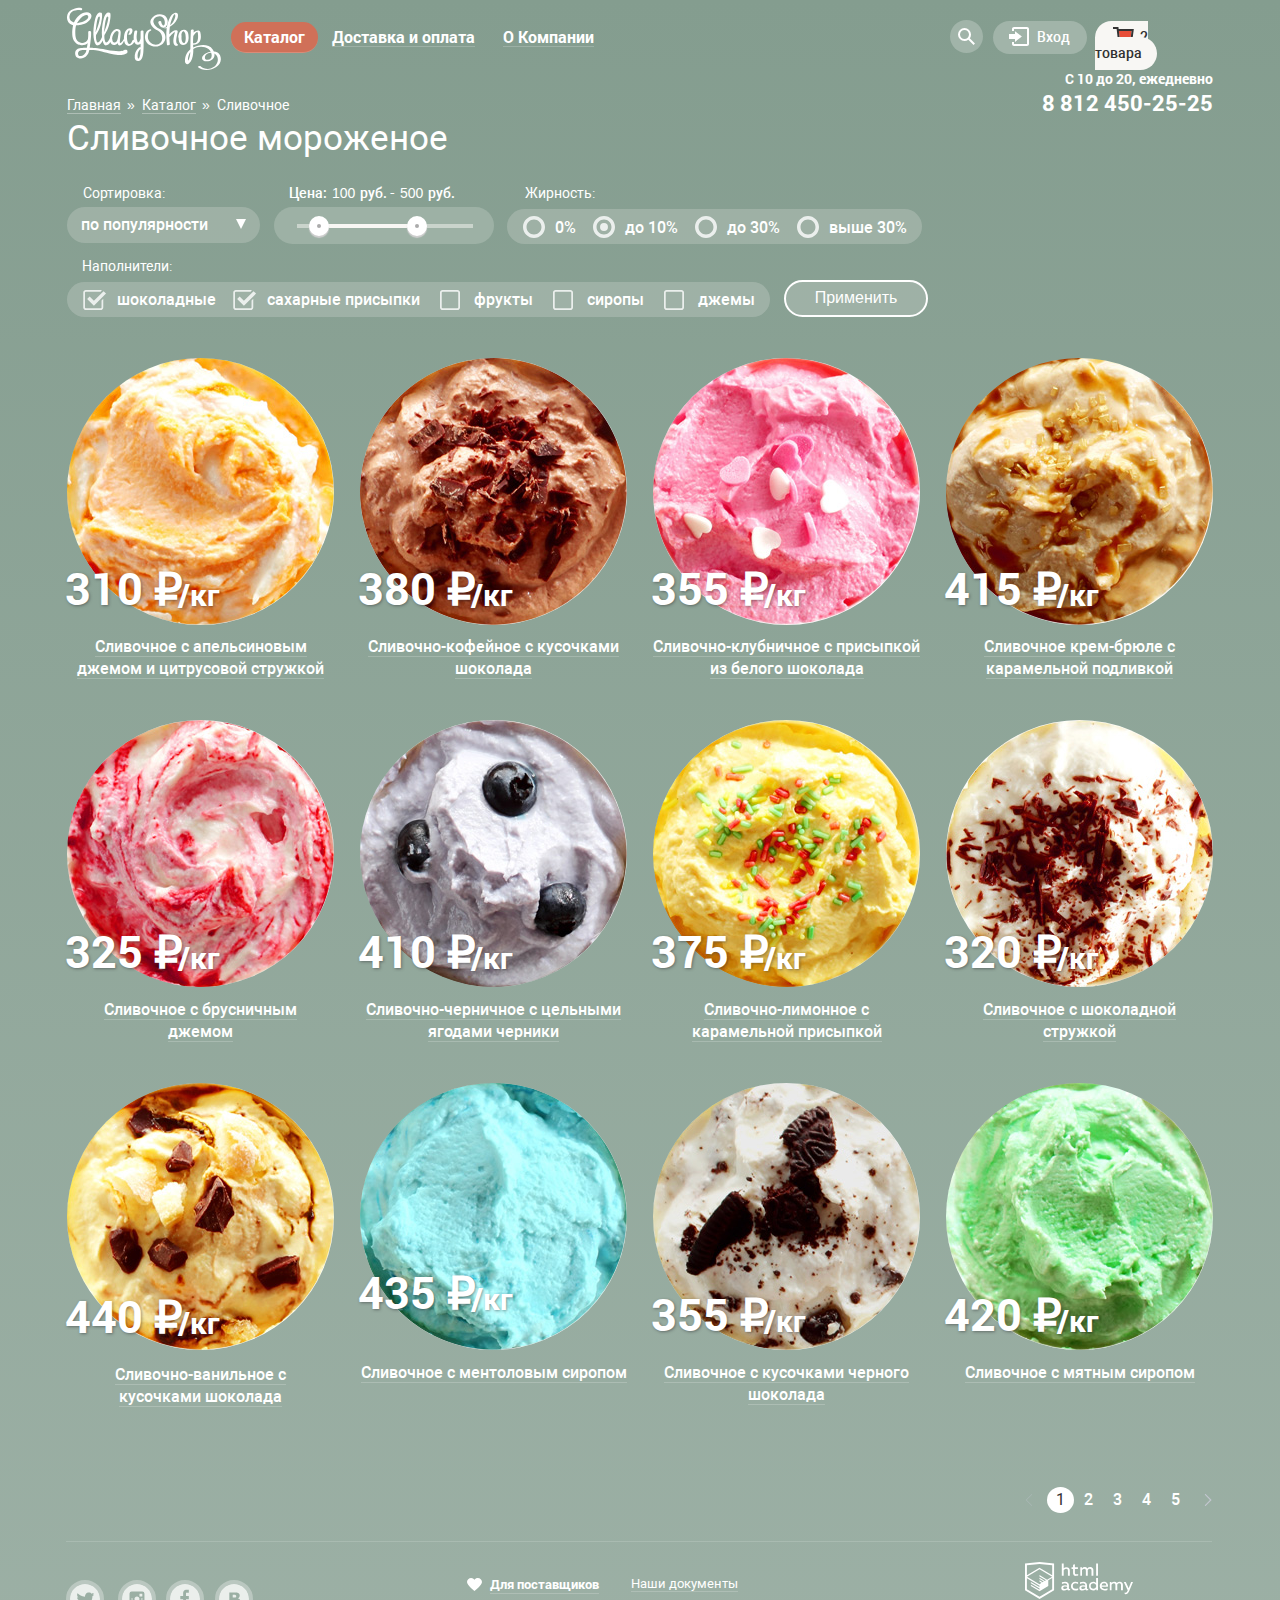
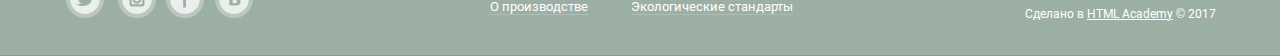
==== catalog.html @ 03d57e77 "Правки перед второй защитой" ====
<!DOCTYPE html>
<html lang="ru">
<head>
  <meta charset="utf-8">
  <title>HTML Academy: Глейси</title>
  <link href="css/normalize.css" rel="stylesheet">
  <link href="css/style.css" rel="stylesheet">
</head>
<body>
  <div class="wrap-inner">
    <div class="container">
      <header class="header">
        <nav class="main-navigation">
          <a href="index.html" class="main-navigation-logo">
            <img class="main-navigation-img" src="img/logo.svg" width="154" height="64" alt="Логотип «GllacyShop»">
          </a>
          <ul class="main-navigation-list">
            <li class="main-navigation-item">
              <a class="main-navigation-inner">Каталог</a>
              <ul class="main-navigation-submenu">
                <li class="navigation-submenu-item"><a href="#">Новинки</a></li>
                <li class="navigation-submenu-current"><a>Сливочное</a></li>
                <li><a href="#">Щербеты</a></li>
                <li><a href="#">Фруктовый лед</a></li>
                <li class="main-navigation-items"><a href="#">Мелорин</a></li>
              </ul>
            </li>
            <li class="main-navigation-item">
              <a class="main-navigation-link" href="#">
                Доставка и оплата
              </a>
            </li>
            <li class="main-navigation-item">
              <a class="main-navigation-link" href="#">
                О Компании
              </a>
            </li>
          </ul>
        </nav>
        <div class="user-navigation user-navigation-inner">
          <div class="user-search">
            <a class="user-search-link" href="#" aria-label="Поиск"></a>
            <div class="modal">
              <form class="modal-form" method="get">
                <label class="visually-hidden" for="search">Поиск</label>
                <input class="modal-form-item" type="search" id="search" name="search" placeholder="Что ищем?">
                <button class="visually-hidden" type="submit">Найти</button>
              </form>
            </div>
          </div>
          <div class="user-element">
            <a class="link user-element-link" href="#" aria-label="Вход">Вход</a>
            <div class="modal-login">
              <form class="user" method="post">
                <p>
                  <label class="visually-hidden" for="login">Электронная почта</label>
                  <input type="email" id="login" name="login" placeholder="Электронная почта" required>
                </p>
                <p>
                  <label class="visually-hidden" for="password">Пароль</label>
                  <input type="password" id="password" name="password" placeholder="Пароль" required>
                </p>
                <p class="modal-login-link">
                  <a class="link" href="#">Забыли пароль?</a>
                </p>
                <p class="modal-login-links">
                  <a class="link" href="#">Новая регистрация</a>
                </p>
                <button type="submit" class="btn modal-btn">Войти</button>
              </form>
            </div>
          </div>
          <div class="user-basket-item">
            <a class="link user-basket-inner" href="#" aria-label="Корзина">2 товара</a>
            <div class="basket-modal">
              <ul class="basket-items">
                <li class="basket-item">
                  <button class="item-remove-btn" type="button">
                    <span class="visually-hidden">Удалить</span>
                  </button>
                  <img src="img/small-creamy-orange.jpg" width="33" height="33" alt="Пломбир с апельсиновым джемом">
                  <p class="basket-text">Пломбир с апельсиновым джемом</p>
                  <p class="basket-text-weight">1,5 кг х</p>
                  <p class="basket-text-price">200 руб</p>
                  <p class="basket-text-pr">300 руб</p>
                </li>
                <li class="basket-item">
                  <button class="item-remove-btn item-remove-btns" type="button">
                    <span class="visually-hidden">Удалить</span>
                  </button>
                  <img src="img/small-creamy-strawberry.jpg" width="33" height="33" alt="Клубничный пломбир">
                  <p class="basket-text">Клубничный пломбир с присыпкой из белого шоколада</p>
                  <p class="basket-text-weight">1,5 кг х</p>
                  <p class="basket-text-price">300 руб</p>
                  <p class="basket-text-pr">450 руб</p>
                </li>
              </ul>
              <div class="items-total">
                <p>Итого:</p>
                <p>750 руб.</p>
              </div>
              <a class="btn items-total-btn" href="#">Оформить заказ</a>
            </div>
          </div>
        </div>
        <div class="user-block">
          <p class="user-text">С 10 до 20, ежедневно</p>
          <p class="user-text-tel">8 812 450-25-25</p>
        </div>
      </header>
      <main class="inner-container">
        <ul class="breadcrumbs">
          <li class="breadcrumbs-item"><a class="breadcrumbs-link" href="index.html">Главная</a></li>
          <li class="breadcrumbs-item"><a class="breadcrumbs-link" href="#">Каталог</a></li>
          <li class="breadcrumbs-item">Сливочное</li>
        </ul>
        <section class="inner-filters">
          <h1 class="inner-filters-title">Сливочное мороженое</h1>
          <form class="filter" method="get" action="https://echo.htmlacademy.ru">
            <div class="filter-wrap">
              <fieldset class="filter-sort">
                <legend>Сортировка:</legend>
                <div class="sorting">
                  <select name="sorting" id="filter-sorting">
                    <option selected>по популярности</option>
                    <option>сначала дорогие</option>
                    <option>сначала недорогие</option>
                    <option>по жирности</option>
                  </select>
                </div>
              </fieldset>
              <fieldset>
                <div class="filter-range">
                  <div class="filter-range-title">
                    Цена:
                    <label for="price-min">
                      <input type="text" id="price-min" name="min-price" value="100">руб.
                    </label>
                    -
                    <label for="price-max">
                      <input type="text" id="price-max" name="max-price" value="500">руб.
                    </label>
                    <div class="filter-range-pr">
                    </div>
                  </div>
                  <div class="range-filter">
                    <div class="range-controls">
                      <div class="scale">
                        <div class="bar"></div>
                      </div>
                      <button type="button" class="toggle toggle-min">
                        <span class="visually-hidden">Мин</span>
                      </button>
                      <button type="button" class="toggle toggle-max">
                        <span class="visually-hidden">Макс</span>
                      </button>
                    </div>
                  </div>
                </div>
              </fieldset>
              <fieldset class="filter-block">
                <legend>Жирность:</legend>
                <ul class="filter-block-list">
                  <li class="filter-option-block">
                    <label class="option-block">
                      <input class="radio-input visually-hidden" type="radio" name="filter" id="filter-zero">
                      <span class="radio-box"></span>
                      0%
                    </label>
                  </li>
                  <li class="filter-option-block">
                    <label class="option-block">
                      <input class="radio-input visually-hidden" type="radio" name="filter" id="filter-ten" checked>
                      <span class="radio-box radio-box-item"></span>
                      до 10%
                    </label>
                  </li>
                  <li class="filter-option-block">
                    <label class="option-block">
                      <input class="radio-input visually-hidden" type="radio" name="filter" id="filter-before">
                      <span class="radio-box radio-box-item"></span>
                      до 30%
                    </label>
                  </li>
                  <li class="filter-option-block">
                    <label class="option-block">
                      <input class="radio-input visually-hidden" type="radio" name="filter" id="filter-above">
                      <span class="radio-box radio-box-item"></span>
                      выше 30%
                    </label>
                  </li>
                </ul>
              </fieldset>
            </div>
            <div class="filter-line-wrap">
              <fieldset class="filter-line-block">
                <legend>Наполнители:</legend>
                <ul class="filter-line-list">
                  <li class="filter-option">
                    <label class="check option">
                      <input class="check-input visually-hidden" type="checkbox" checked>
                      <span class="check-box"></span>
                      шоколадные
                    </label>
                  </li>
                  <li class="filter-option">
                    <label class="check check-item option">
                      <input class="check-input visually-hidden" type="checkbox" checked>
                      <span class="check-box"></span>
                      сахарные присыпки
                    </label>
                  </li>
                  <li class="filter-option">
                    <label class="check check-item option">
                      <input class="check-input visually-hidden" type="checkbox">
                      <span class="check-box"></span>
                      фрукты
                    </label>
                  </li>
                  <li class="filter-option">
                    <label class="check check-item option">
                      <input class="check-input visually-hidden" type="checkbox">
                      <span class="check-box"></span>
                      сиропы
                    </label>
                  </li>
                  <li class="filter-option">
                    <label class="check option">
                      <input class="check-input visually-hidden" type="checkbox">
                      <span class="check-box"></span>
                      джемы
                    </label>
                  </li>
                </ul>
              </fieldset>
              <button class="filter-btn" type="submit">Применить</button>
            </div>
          </form>
        </section>
        <section class="catalog-item-all">
          <ul class="catalog-items">
            <li class="catalog-item">
              <div class="catalog-item-link">
                <img class="catalog-item-img" src="img/i-orange.jpg" width="267" height="267" alt="Мороженое сливочное с апельсиновым джемом">
                <h3 class="catalog-item-title">
                  <a class="link catalog-item-hit" href="#">Cливочное с апельсиновым джемом и цитрусовой стружкой</a>
                </h3>
                <p class="catalog-item-price">310 ₽
                <span class="catalog-item-weight">/кг</span>
              </p>
              </div>
              <div class="catalog-item-cover">
                <a class="btn preview-button" href="#">Быстрый просмотр</a>
              </div>
            </li>
            <li class="catalog-item">
              <div class="catalog-item-link">
                <img class="catalog-item-img" src="img/i-coffee.jpg" width="267" height="267" alt="Мороженое сливочное-кофейное">
                <h3 class="catalog-item-title">
                  <a class="link catalog-item-hit" href="#">Сливочно-кофейное с кусочками шоколада</a>
                </h3>
                <p class="catalog-item-price">380 ₽
                <span class="catalog-item-weight">/кг</span>
                </p>
              </div>
              <div class="catalog-item-cover">
                <a class="btn preview-button" href="#">Быстрый просмотр</a>
              </div>
            </li>
            <li class="catalog-item">
              <div class="catalog-item-link">
                <img class="catalog-item-img" src="img/i-strawberry.jpg" width="267" height="267" alt="Мороженое сливочно-клубничное">
                <h3 class="catalog-item-title">
                  <a class="link catalog-item-hit" href="#">Сливочно-клубничное с присыпкой из белого шоколада</a>
                </h3>
                <p class="catalog-item-price">355 ₽
                <span class="catalog-item-weight">/кг</span>
                </p>
              </div>
              <div class="catalog-item-cover">
                <a class="btn preview-button" href="#">Быстрый просмотр</a>
              </div>
            </li>
            <li class="catalog-item">
              <div class="catalog-item-link">
                <img class="catalog-item-img" src="img/i-caramel.jpg" width="267" height="267" alt="Мороженое крем-брюле">
                <h3 class="catalog-item-title">
                  <a class="link catalog-item-hit" href="#">Сливочное крем-брюле с карамельной подливкой</a>
                </h3>
                <p class="catalog-item-price">415 ₽
                <span class="catalog-item-weight">/кг</span>
                </p>
              </div>
              <div class="catalog-item-cover">
                <a class="btn preview-button" href="#">Быстрый просмотр</a>
              </div>
            </li>
            <li class="catalog-item">
              <div class="catalog-item-link">
                <img class="catalog-item-imgs" src="img/c-cowberry.jpg" width="267" height="267" alt="Мороженое крем-брюле">
                <h3 class="catalog-item-title catalog-item-width">
                  <a class="link catalog-item-hit" href="#">Сливочное с брусничным джемом</a>
                </h3>
                <p class="catalog-item-price">325 ₽
                <span class="catalog-item-weight">/кг</span>
                </p>
              </div>
              <div class="catalog-item-cover">
                <a class="btn preview-button" href="#">Быстрый просмотр</a>
              </div>
            </li>
            <li class="catalog-item">
              <div class="catalog-item-link">
                <img class="catalog-item-imgs" src="img/c-blueberries.jpg" width="267" height="267" alt="Мороженое сливочно-черничное">
                <h3 class="catalog-item-title">
                  <a class="link catalog-item-hit" href="#">Сливочно-черничное с цельными ягодами черники</a></h3>
                  <p class="catalog-item-price">410 ₽
                  <span class="catalog-item-weight">/кг</span>
                  </p>
                </div>
                <div class="catalog-item-cover">
                  <a class="btn preview-button" href="#">Быстрый просмотр</a>
                </div>
              </li>
              <li class="catalog-item">
                <div class="catalog-item-link">
                  <img class="catalog-item-imgs" src="img/c-lemon.jpg" width="267" height="267" alt="Мороженое сливочно-лимонное">
                  <h3 class="catalog-item-title">
                    <a class="link catalog-item-hit" href="#">Сливочно-лимонное с карамельной присыпкой</a>
                  </h3>
                  <p class="catalog-item-price">375 ₽
                  <span class="catalog-item-weight">/кг</span>
                  </p>
                </div>
                <div class="catalog-item-cover">
                  <a class="btn preview-button" href="#">Быстрый просмотр</a>
                </div>
              </li>
              <li class="catalog-item">
                <div class="catalog-item-link">
                  <img class="catalog-item-imgs" src="img/c-creamychoco.jpg" width="267" height="267" alt="Мороженое с шоколадной стружкой">
                  <h3 class="catalog-item-title">
                    <a class="link catalog-item-hit" href="#">Сливочное с шоколадной стружкой</a>
                  </h3>
                  <p class="catalog-item-price">320 ₽
                  <span class="catalog-item-weight">/кг</span>
                  </p>
                </div>
                <div class="catalog-item-cover">
                  <a class="btn preview-button" href="#">Быстрый просмотр</a>
                </div>
              </li>
              <li class="catalog-item">
                <div class="catalog-item-link">
                  <img class="catalog-item-imgs catalog-imgs" src="img/c-creamychoco-vanilla.jpg" width="267" height="267" alt="Мороженое сливочно-ванильное">
                  <h3 class="catalog-item-title catalog-item-width">
                    <a class="link catalog-item-hit" href="#">Сливочно-ванильное с кусочками шоколада</a>
                  </h3>
                  <p class="catalog-item-price">440 ₽
                  <span class="catalog-item-weight">/кг</span>
                  </p>
                </div>
                <div class="catalog-item-cover">
                  <a class="btn preview-button" href="#">Быстрый просмотр</a>
                </div>
              </li>
              <li class="catalog-item">
                <div class="catalog-item-link">
                  <img class="catalog-item-imgs" src="img/c-menthol.jpg" width="267" height="267" alt="Мороженое сливочное с ментоловым сиропом">
                  <h3 class="catalog-item-title">
                    <a class="link catalog-item-hit" href="#">Сливочноe с ментоловым сиропом</a>
                  </h3>
                  <p class="catalog-item-price">435 ₽
                  <span class="catalog-item-weight">/кг</span>
                  </p>
                </div>
                <div class="catalog-item-cover">
                  <a class="btn preview-button" href="#">Быстрый просмотр</a>
                </div>
              </li>
              <li class="catalog-item">
                <div class="catalog-item-link">
                  <img class="catalog-item-imgs" src="img/c-creamyblack.jpg" width="267" height="267" alt="Мороженое сливочное с черным шоколадом">
                  <h3 class="catalog-item-title">
                    <a class="link catalog-item-hit" href="#">Сливочное с кусочками черного шоколада</a>
                  </h3>
                  <p class="catalog-item-price">355 ₽
                  <span class="catalog-item-weight">/кг</span>
                  </p>
                </div>
                <div class="catalog-item-cover">
                  <a class="btn preview-button" href="#">Быстрый просмотр</a>
                </div>
              </li>
              <li class="catalog-item">
                <div class="catalog-item-link">
                  <img class="catalog-item-imgs" src="img/c-mint.jpg" width="267" height="267" alt="Мороженое сливочное с мятным сиропом">
                  <h3 class="catalog-item-title">
                    <a class="link catalog-item-hit" href="#">Сливочное с мятным сиропом</a>
                  </h3>
                  <p class="catalog-item-price catalog-item-prices">420 ₽
                  <span class="catalog-item-weight">/кг</span>
                  </p>
                </div>
                <div class="catalog-item-cover">
                  <a class="btn preview-button" href="#">Быстрый просмотр</a>
                </div>
              </li>
            </ul>
          </section>
          <div class="pagination">
            <a class="pagination-current">
              <span class="visually-hidden">на первую страницу</span>
            </a>
            <ul class="pagination-list">
              <li class="pagination-item pagination-items">1</li>
              <li class="pagination-item"><a class="pagination-link" href="#">2</a></li>
              <li class="pagination-item"><a class="pagination-link" href="#">3</a></li>
              <li class="pagination-item"><a class="pagination-link" href="#">4</a></li>
              <li class="pagination-item"><a class="pagination-link" href="#">5</a></li>
            </ul>
            <a class="pagination-current" href="#">
              <span class="visually-hidden">на последнюю страницу</span>
            </a>
          </div>
        </main>
        <footer class="main-footer">
          <ul class="social-items">
            <li class="social-item">
              <a class="link social-button" href="https://twitter.com/?lang=ru" aria-label="Твиттер">
                <svg xmlns="http://www.w3.org/2000/svg" width="32" height="32" viewBox="0 0 32 32"><path fill="#FFF" d="M16 0C7.164 0 0 7.164 0 16c0 8.837 7.164 16 16 16 8.837 0 16-7.163 16-16 0-8.836-7.163-16-16-16zm7.944 12.809c-.251 6.516-3.463 10.832-10.992 10.702h-.486c-.447 0-4.543-.443-5.344-1.823 2.479.19 4.247-.406 5.12-1.136-1.048-.289-2.923-.461-3.251-2.848.384.104.618.221 1.299.113-1.307-.824-2.758-1.519-2.679-3.643.311.317 1.164.518 1.46.457-.768-.233-2.149-3.244-.974-4.781 1.984 1.79 4.075 3.482 7.804 3.643.227-2.214 1.24-3.699 3.168-4.325 1.84-.479 3.255.26 3.901 1.138.737-.224 1.453-.466 2.193-.685-.004.833-.569 1.463-.935 1.709.747.165 1.423-.475 1.423-.475-.184.963-1.094 1.725-1.707 1.954z"/></svg>
              </a>
            </li>
            <li class="social-item">
              <a class="link social-button" href="https://www.instagram.com" aria-label="Инстаграм">
                <svg xmlns="http://www.w3.org/2000/svg" width="32" height="32" viewBox="0 0 32 32"><g fill="#FFF"><path d="M20.916 16a4.938 4.938 0 1 1-9.877 0c0-.394.051-.773.138-1.14h-.897v6.838h11.396V14.86h-.897c.086.367.137.746.137 1.14z"/><path d="M15.978 18.659c1.466 0 2.659-1.193 2.659-2.659s-1.193-2.659-2.659-2.659c-1.466 0-2.659 1.193-2.659 2.659s1.192 2.659 2.659 2.659zM18.637 10.302h3.039v3.039h-3.039z"/><path d="M16 0C7.164 0 0 7.164 0 16c0 8.837 7.164 16 16 16 8.837 0 16-7.163 16-16 0-8.836-7.163-16-16-16zm7.955 21.698a2.285 2.285 0 0 1-2.279 2.279H10.279A2.285 2.285 0 0 1 8 21.698V10.302a2.286 2.286 0 0 1 2.279-2.279h11.396a2.286 2.286 0 0 1 2.279 2.279v11.396z"/></g></svg>
              </a>
            </li>
            <li class="social-item">
              <a class="link social-button" href="https://www.facebook.com" aria-label="Фейсбук"><svg xmlns="http://www.w3.org/2000/svg" width="32" height="32" viewBox="0 0 32 32"><path fill="#FFF" d="M16 0C7.164 0 0 7.163 0 16s7.164 16 16 16c8.837 0 16-7.164 16-16S24.837 0 16 0zm4.062 9.455h-3.021v3.444h3.021v3.445h-3.021v8.61H14.02v-8.61H11v-3.445h3.021V9.455c0-1.902 1.353-3.445 3.021-3.445h3.021v3.445z"/></svg>
              </a>
            </li>
            <li class="social-item">
              <a class="link social-button" href="https://vk.com" aria-label="Вконтакте">
                <svg xmlns="http://www.w3.org/2000/svg" width="32" height="32" viewBox="0 0 32 32"><g fill="#FFF"><path d="M16.637 14.495c.402-.019.719-.082.951-.188.326-.145.54-.33.641-.559.101-.229.15-.496.15-.797 0-.232-.058-.465-.174-.697-.116-.232-.322-.405-.617-.517-.264-.1-.592-.155-.984-.165a76.242 76.242 0 0 0-1.652-.014h-.339v2.965h.565c.571 0 1.057-.009 1.459-.028zM18.118 17.084c-.282-.081-.672-.125-1.166-.132a127.97 127.97 0 0 0-1.55-.009h-.79v3.493h.264c1.014 0 1.74-.003 2.18-.009a3.2 3.2 0 0 0 1.212-.245c.377-.157.633-.364.774-.625s.214-.562.214-.9c0-.446-.088-.788-.261-1.03-.17-.241-.464-.423-.877-.543z"/><path d="M16 0C7.164 0 0 7.164 0 16c0 8.837 7.164 16 16 16 8.837 0 16-7.163 16-16 0-8.836-7.163-16-16-16zm6.602 20.531a3.73 3.73 0 0 1-1.124 1.327c-.552.415-1.161.71-1.823.886s-1.501.264-2.519.264h-6.121V8.987h5.443c1.13 0 1.957.038 2.48.113a5.126 5.126 0 0 1 1.561.5c.533.27.929.632 1.189 1.087.26.455.392.975.392 1.558 0 .678-.179 1.278-.536 1.795-.358.518-.863.92-1.517 1.208v.075c.917.182 1.642.559 2.179 1.13.537.571.807 1.325.807 2.261 0 .678-.138 1.283-.411 1.817z"/></g></svg>
              </a>
            </li>
          </ul>
          <ul class="footer-nav">
            <li class="footer-list footer-list-item">
              <a class="link footer-list-link" href="#">Для поставщиков</a>
            </li>
            <li class="footer-list">
              <a class="link footer-list-link" href="#">Наши документы</a>
            </li>
            <li class="footer-list">
              <a class="link footer-list-link" href="#">О производстве</a>
            </li>
            <li class="footer-list">
              <a class="link footer-list-link" href="#">Экологические стандарты</a>
            </li>
          </ul>
          <div class="footer-copyright">
            <a class="link" href="https://htmlacademy.ru/intensive/htmlcss" aria-label="html academy">
              <img class="footer-html-logo" src="img/logo-htmlacademy-small.svg" width="108" height="39" alt="Логотип HTML Academy">
            </a>
            <p class="footer-html-text">Сделано в <a href="https://htmlacademy.ru">HTML Academy</a> © 2017</p>
          </div>
        </footer>
      </div>
    </div>
  </body>
  </html>
---- css/style.css ----
@font-face {
  font-weight: 400;
  font-family: "Roboto";
  font-style: normal;
  src: local("Roboto Regular"), url(../fonts/roboto.woff2) format("woff2"), url(../fonts/roboto.woff) format("woff");
}
@font-face {
  font-weight: 500;
  font-family: "Roboto";
  font-style: normal;
  src: local("Roboto Medium"), url(../fonts/robotomedium.woff2) format("woff2"), url(../fonts/robotomedium.woff) format("woff");
}
@font-face {
  font-weight: 700;
  font-family: "Roboto";
  font-style: normal;
  src: local("Roboto Bold"), url(../fonts/robotobold.woff2) format("woff2"), url(../fonts/robotobold.woff) format("woff");
}
html {
  box-sizing: border-box;
}
*, *:before, *:after {
  box-sizing: inherit;
}
body {
  min-width: 1200px;
  margin: 0;
  padding: 0;
  font-weight: 400;
  font-size: 16px;
  line-height: 22px;
  font-family: "Roboto", "Arial", sans-serif;
  color: #ffffff;
  background-color: #849d8f;
}
.visually-hidden:not(:focus):not(:active), input[type="checkbox"].visually-hidden, input[type="radio"].visually-hidden {
  position: absolute;
  width: 1px;
  height: 1px;
  margin: -1px;
  padding: 0;
  overflow: hidden;
  white-space: nowrap;
  border: 0;
  clip: rect(0 0 0 0);
}
.wrap {
  background-color: #849d8f;
  background-image: url("../img/creamy-slaider1.jpg");
  background-repeat: no-repeat;
  background-position: top center;
  transition: background-image 0.5s ease, background-color 0.5s ease;
}
.wrap::before, .wrap::after {
  content: "";
  visibility: hidden;
}
.wrap::before {
  background-image: url("../img/creamy-slaider2.jpg");
}
.wrap::after {
  background-image: url("../img/creamy-slaider3.jpg");
}
.container {
  width: 1200px;
  margin: 0 auto;
  padding: 0 27px;
}
.btn {
  display: inline-block;
  padding: 12px 22px;
  font-weight: 600;
  font-size: 31px;
  line-height: 41px;
  vertical-align: top;
  text-align: center;
  color: #ffffff;
  text-decoration: none;
  background: #f26843;
  background-image: linear-gradient(to top, #e74a35, #f26843);
  border: none;
  border-radius: 50px;
  box-shadow: 0 2px 2px 0 rgba(172, 16, 0, 0.64);
  cursor: pointer;
}
.btn:hover {
  background: linear-gradient(to bottom, #f58669 0%, #ec6f5e 100%);
  box-shadow: 0 2px 2px rgba(172, 16, 0, 1);
}
.btn:active {
  background: linear-gradient(to bottom, #d84732 0%, #e1613e 100%);
  box-shadow: inset 0 2px 2px rgba(172, 16, 0, 1);
}
.link {
  color: #ffffff;
  text-decoration: none;
}
.header {
  display: flex;
  flex-direction: row;
  flex-wrap: wrap;
}
.main-navigation {
  display: flex;
  width: 587px;
}
.main-navigation-logo {
  margin-top: 7px;
}
.main-navigation-list {
  display: flex;
  flex-wrap: wrap;
  margin: 0;
  padding: 0;
  padding-top: 22px;
  padding-left: 10px;
  list-style: none;
  font-weight: 700;
  font-size: 16px;
  line-height: 18px;
}
.main-navigation-list li:first-child {
  margin-right: 1px;
}
.main-navigation-list li:nth-child(2) {
  margin-right: 2px;
}
.main-navigation-list a {
  border-bottom: 1px solid rgba(255, 255, 255, 0.2);
}
.main-navigation-link {
  display: inline-block;
  margin: 6px 13px;
  vertical-align: middle;
  color: #ffffff;
  text-decoration: none;
}
.main-navigation-item {
  position: relative;
  z-index: 1;
}
.main-navigation-link:hover, .main-navigation-link:focus {
  margin: 0;
  padding: 6px 13px;
  color: #333333;
  background-color: #f7f6f3;
  border-bottom: none;
  border-radius: 16px;
}
.main-navigation-link:active {
  color: #323232;
  background-color: #ededed;
  border-radius: 15px;
  box-shadow: inset 0 2px 1px 0 #696969;
}
.main-navigation-submenu {
  position: absolute;
  top: 38px;
  left: -6px;
  display: none;
  width: 143px;
  color: #323232;
  background-color: #f8f7f4;
  border-radius: 5px;
  box-shadow: 0 20px 20px 0 rgba(0, 0, 0, 0.4);
}
.main-navigation-items {
  border-radius: 5px;
}
.main-navigation-submenu a {
  display: inline-block;
  padding: 6px 13px;
  font-size: 14px;
  line-height: 16px;
  vertical-align: middle;
  color: #323232;
  text-decoration: none;
}
.navigation-submenu-item::before {
  content: "";
  position: absolute;
  top: 37px;
  left: 7px;
  width: 128px;
  height: 1px;
  background-color: #d1d0ce;
}
.navigation-submenu-current {
  background-color: #d07058;
}
.navigation-submenu-current a {
  color: #ffffff;
  border-bottom: none;
}
.navigation-submenu-current a:hover {
  color: #323232;
}
.main-navigation-item:hover .main-navigation-submenu {
  display: block;
}
.main-navigation-submenu {
  margin: 0;
  padding: 0;
  list-style: none;
}
.main-navigation-submenu li:first-child {
  padding-top: 4px;
  padding-bottom: 9px;
  padding-left: 6px;
}
.main-navigation-submenu li:not(:first-child) {
  margin: 0;
  padding-bottom: 3px;
  padding-left: 6px;
  font-weight: 400;
  font-size: 14px;
  line-height: 16px;
}
.main-navigation-submenu li:last-child {
  padding-bottom: 9px;
}
.main-navigation-submenu li:hover, .main-navigation-submenu li:hover {
  background-color: #fbded8;
}
.main-navigation-submenu li:active {
  background-color: #f6b5a5;
}
.user-navigation {
  display: flex;
  width: 557px;
  margin-top: 29px;
  padding: 0;
  padding-left: 316px;
  list-style: none;
  font-weight: 500;
  font-size: 14px;
  line-height: 16px;
}
.user-search {
  position: relative;
  z-index: 1;
  margin-top: -9px;
  margin-left: -1px;
  padding: 0;
}
.user-search-link {
  display: inline-block;
  width: 33px;
  height: 33px;
  margin-right: 10px;
  vertical-align: middle;
  background-color: #a1b4a9;
  background-image: url("../img/icon-loupe.svg");
  background-repeat: no-repeat;
  background-position: center;
  border: none;
  border-radius: 50%;
}
.user-search-link:hover {
  background-color: #f8f7f4;
  background-image: url("../img/icon-loupe-bl.svg");
  background-repeat: no-repeat;
  background-position: center;
}
.user-search-link:active {
  background-color: #ededed;
  background-color: #f8f7f4;
  box-shadow: inset 0 2px 1px #696969;
}
.user-element-link {
  margin-right: 8px;
  padding-top: 8px;
  padding-right: 17px;
  padding-bottom: 9px;
  padding-left: 44px;
  font-weight: 500;
  font-size: 14px;
  line-height: 16px;
  color: #ffffff;
  background-color: #a1b4a9;
  background-image: url("../img/icon-login.svg");
  background-repeat: no-repeat;
  background-position: 16px 40%;
  border: none;
  border-radius: 25px;
}
.user-element-link:hover {
  font-weight: 500;
  font-size: 14px;
  line-height: 16px;
  color: #323232;
  color: #323232;
  background-color: #f8f7f4;
  background-image: url("../img/icon-login-bl.svg");
  background-repeat: no-repeat;
  border: none;
}
.user-element-link:active {
  background-color: #ededed;
  background-color: #f8f7f4;
  box-shadow: inset 0 2px 1px #696969;
}
.modal {
  position: absolute;
  top: 35px;
  right: 4px;
  display: none;
  width: 341px;
  height: 84px;
  background-color: #ffffff;
  border-radius: 5px;
  box-shadow: 0 20px 20px 0 rgba(0, 0, 0, 0.4);
}
.modal-form-item {
  width: 311px;
  height: 44px;
  margin-top: 18px;
  margin-left: 16px;
  padding-left: 13px;
  font-weight: 700;
  font-size: 14px;
  line-height: 24px;
  color: #323232;
  border: 1px solid #d3d3d2;
  border-radius: 5px;
  outline: none;
}
.modal-form-item::placeholder {
  font-weight: 300;
  text-align: left;
  color: #999999;
}
.modal-form-item:hover {
  box-shadow: 0 0 0 2px rgba(154, 154, 154, 0.52);
}
.modal-form-item:focus {
  box-shadow: 0 0 0 2px rgba(46, 136, 228, 0.52);
}
.user-search:hover .modal {
  display: block;
}
.user-element {
  position: relative;
  z-index: 1;
  margin: 0;
  padding: 0;
}
.modal-login {
  position: absolute;
  top: 36px;
  right: 2px;
  display: none;
  width: 277px;
  height: 214px;
  background-color: #f8f7f4;
  border-radius: 5.1px;
  box-shadow: 0 20px 20px 0 rgba(0, 0, 0, 0.4);
}
.modal-login input {
  width: 241px;
  height: 44px;
  margin-top: 21px;
  margin-left: 20px;
  padding: 9px 0 12px 11px;
  font-weight: 700;
  font-size: 14px;
  line-height: 24px;
  color: #999999;
  border: 1px solid #d3d3d2;
  border-radius: 5px;
  outline: none;
}
.modal-login input:required {
  color: #323232;
}
.modal-login input::placeholder {
  font-weight: 300;
  text-align: left;
  color: #999999;
}
.modal-login input:hover {
  box-shadow: 0 0 0 2px rgba(154, 154, 154, 0.52);
}
.modal-login input:focus {
  box-shadow: 0 0 0 2px rgba(46, 136, 228, 0.52);
}
.modal-login p {
  margin: 0;
  padding: 0;
}
.modal-login-link a, .modal-login-links a {
  font-weight: 300;
  font-size: 13px;
  line-height: 24px;
  color: #323232;
  border-bottom: 1px solid #adacaa;
}
.modal-login-link {
  position: absolute;
  top: 147px;
  right: 7px;
  display: inline-block;
  width: 131px;
  margin: 0;
  padding: 0;
  vertical-align: middle;
}
.modal-login-links {
  position: absolute;
  top: 168px;
  right: 7px;
  display: inline-block;
  width: 131px;
  margin: 0;
  padding: 0;
  vertical-align: middle;
}
.modal-login-link a:hover, .modal-login-links a:hover {
  color: #e84d37;
  border-bottom: 1px solid rgba(249, 205, 196, 0.3);
}
.modal-btn {
  display: inline-block;
  width: 100px;
  margin: 0;
  margin-top: 20px;
  margin-left: 18px;
  padding: 10px 20px;
  font-weight: 700;
  font-size: 18px;
  line-height: 24px;
  vertical-align: center;
  box-shadow: 0 1px 2px 0 #ac1000;
}
.user-element:hover .modal-login {
  display: block;
}
.user-basket {
  margin: 0;
  padding: 0;
}
.user-basket-link {
  padding-top: 8px;
  padding-right: 18px;
  padding-bottom: 9px;
  padding-left: 45px;
  font-weight: 500;
  font-size: 14px;
  line-height: 16px;
  color: #ffffff;
  background-color: #a1b4a9;
  background-image: url("../img/icon-basket.svg");
  background-repeat: no-repeat;
  background-position: 16px 6px;
  border: none;
  border-radius: 30px;
}
.user-basket-link:hover {
  padding-top: 8px;
  padding-right: 18px;
  padding-bottom: 9px;
  padding-left: 45px;
  font-weight: 500;
  font-size: 14px;
  line-height: 16px;
  color: #323232;
  background-color: #f8f7f4;
  background-image: url("../img/icon-basket-bl.svg");
  background-repeat: no-repeat;
  background-position: 16px 6px;
  border: none;
  border-radius: 20px;
  opacity: 0.99;
}
.user-basket-link:active {
  background-color: #ededed;
  background-color: #f8f7f4;
  box-shadow: inset 0 2px 1px #696969;
}
.user-block {
  display: flex;
  flex-direction: column;
  justify-content: flex-end;
  align-items: flex-end;
  margin-top: -18px;
  margin-left: auto;
}
.user-text {
  margin: 12px 0;
  padding: 0;
  font-weight: 700;
  font-size: 14px;
  line-height: 16px;
}
.user-text-tel {
  margin: -8px 0;
  padding: 0;
  font-weight: 700;
  font-size: 22px;
  line-height: 24px;
  color: #ffffff;
  border: none;
}
.slider {
  position: relative;
  padding-top: 319px;
  text-align: center;
  color: #ffffff;
}
.slider-list {
  margin: 0;
  padding: 0;
  list-style: none;
}
.slide {
  display: none;
}
.slide-title {
  width: 700px;
  margin: 0 auto;
  margin-top: -37px;
  margin-bottom: 32px;
  font-weight: 700;
  font-size: 60px;
  line-height: 60px;
}
.button {
  display: inline-block;
  padding: 12px 44px;
  font-weight: 700;
  font-size: 32px;
  line-height: 44px;
  vertical-align: top;
  text-align: center;
  color: #ffffff;
  text-decoration: none;
  text-shadow: 0 2px 5px rgba(160, 32, 11, 0.76);
  background: #f26843;
  background: linear-gradient(to bottom, #f26843 0%, #e74a35 100%);
  border: none;
  border-radius: 50px;
  box-shadow: 0 2px 2px rgba(172, 16, 0, 0.64);
  cursor: pointer;
}
.button:hover {
  background: linear-gradient(to bottom, #f58669 0%, #ec6f5e 100%);
  box-shadow: 0 2px 2px rgba(172, 16, 0, 1);
}
.button:active {
  background: linear-gradient(to bottom, #d84732 0%, #e1613e 100%);
  box-shadow: inset 0 2px 2px rgba(172, 16, 0, 1);
}
.slider-controls {
  position: absolute;
  bottom: 26px;
  left: 0;
  z-index: 20;
  font-size: 0;
}
.slider-controls label {
  display: inline-block;
  width: 21px;
  height: 21px;
  margin-right: 8px;
  vertical-align: top;
  background-color: transparent;
  border: 2px solid #ffffff;
  border-radius: 50%;
  cursor: pointer;
}
.slider-controls label:hover {
  background-color: rgba(255, 255, 255, 0.4);
}
.slider-controls label:active {
  background-color: #ffffff;
}
#product-1:checked~.wrap {
  background-color: #849d8f;
  background-image: url("../img/creamy-slaider1.jpg");
}
#product-2:checked~.wrap {
  background-color: #8996a6;
  background-image: url("../img/creamy-slaider2.jpg");
}
#product-3:checked~.wrap {
  background-color: #9d8b84;
  background-image: url("../img/creamy-slaider3.jpg");
}
#product-1:checked~.wrap #slide1, #product-2:checked~.wrap #slide2, #product-3:checked~.wrap #slide3 {
  display: block;
}
#product-1:checked~.wrap label[for="product-1"], #product-2:checked~.wrap label[for="product-2"], #product-3:checked~.wrap label[for="product-3"] {
  background-color: #ffffff;
}
.special-offers {
  position: relative;
  display: flex;
  margin-top: 37px;
  margin-bottom: 40px;
}
.section-text {
  width: 560px;
  margin-right: 26px;
  padding: 0;
  padding-bottom: 25px;
  background-color: #3d052b;
  background-image: url("../img/i-rasberries.jpg");
  border-radius: 15px;
  background-repeat: repeat;
}
.section-text h3 {
  margin: 13px 19px;
  padding: 0;
  font-weight: 700;
  font-size: 35px;
  line-height: 41px;
}
.section-text p {
  margin: 16px 19px;
  margin-bottom: 44px;
  padding: 0;
  font-weight: 700;
  font-size: 18px;
  line-height: 22px;
}
.section-btn {
  display: inline-block;
  width: 165px;
  margin-left: 375px;
  padding: 11px 22px;
  font-weight: 700;
  font-size: 18px;
  line-height: 24px;
  vertical-align: center;
}
.section-text-item {
  width: 560px;
  margin: 0;
  padding: 0;
  padding-bottom: 25px;
  background-color: #1a140f;
  background-image: url("../img/i-chocolate.jpg");
  border-radius: 15px;
  background-repeat: repeat;
}
.section-text-item h3 {
  margin: 13px 19px;
  padding: 0;
  font-weight: 700;
  font-size: 35px;
  line-height: 41px;
}
.section-text-item p {
  margin: 16px 19px;
  margin-bottom: 44px;
  padding: 0;
  font-weight: 700;
  font-size: 18px;
  line-height: 22px;
}
.section-btn-item {
  display: inline-block;
  width: 189px;
  margin-left: 348px;
  padding: 10px 20px;
  font-weight: 700;
  font-size: 18px;
  line-height: 24px;
  vertical-align: center;
}
.product-line {
  margin-bottom: 40px;
}
.product-list {
  display: flex;
  flex-wrap: wrap;
  width: 1172px;
  margin: 0;
  padding: 0;
  list-style: none;
}
.product-item-link {
  position: relative;
  z-index: 2;
  width: 267px;
  margin-right: 26px;
}
.product-hit::before {
  content: "";
  position: absolute;
  top: -2px;
  left: 0;
  width: 61px;
  height: 61px;
  background-image: url("../img/icon-hit.svg");
}
.product-item-img {
  margin-bottom: 5px;
  border-radius: 150px;
}
.product-item-title {
  margin: 0;
  padding: 0;
  font-weight: 500;
  font-size: 16px;
  line-height: 22px;
  text-align: center;
}
.product-item-hit {
  border-bottom: 1px solid rgba(255, 255, 255, 0.2);
}
.product-item-hit:hover, .producr-item-hit:focus {
  color: #ffbc9e;
  border-bottom: 1px solid rgba(249, 205, 196, 0.3);
}
.product-item-price {
  position: absolute;
  bottom: 70px;
  left: -2px;
  margin: 0;
  padding: 0;
  font-weight: 700;
  font-size: 45px;
  line-height: 45px;
  text-shadow: 0.5px 0.9px 3px rgba(49, 50, 53, 0.5);
}
.product-item-weight {
  position: absolute;
  top: 6px;
  left: 114px;
  min-width: 50px;
  margin: 0;
  padding: 0;
  font-weight: 700;
  font-size: 30px;
  line-height: 45px;
}
.product-item {
  position: relative;
}
.product-item:hover .product-item-cover {
  display: block;
}
.product-item-cover {
  position: absolute;
  top: -9px;
  left: -11px;
  display: none;
  width: 293px;
  min-height: 405px;
  padding-top: 339px;
  font-weight: 700;
  font-size: 18px;
  line-height: 24px;
  background: rgba(248, 247, 244, 0.2);
  border-radius: 11px;
  box-shadow: 0 20px 20px rgba(0, 0, 0, 0.4);
}
.preview-button {
  display: block;
  width: 200px;
  height: 44px;
  margin-left: 45px;
  padding: 10px;
  font-weight: 700;
  font-size: 18px;
  line-height: 24px;
  color: #fefefe;
}
.main-description {
  min-height: 306px;
  margin-bottom: 40px;
  padding: 24px 31px 2px 20px;
  color: #323232;
  background-color: #c4c3b0;
  background-image: url("../img/bg-wafer.jpg");
  background-repeat: repeat;
  border-radius: 15px;
}
.main-description-title {
  margin: 0;
  margin-bottom: 20px;
  padding: 0;
  font-weight: 500;
  font-size: 24px;
  line-height: 30px;
  word-spacing: 2px;
}
.main-description-content {
  display: flex;
  flex-wrap: wrap;
  margin: 0;
  padding: 0;
  list-style: none;
  font-weight: 400;
  font-size: 16px;
  line-height: 22px;
}
.main-description-text {
  position: relative;
  width: 547px;
  margin-bottom: 22px;
  padding-left: 56px;
}
.main-description-content li:nth-child(2n) {
  position: relative;
  margin-bottom: 22px;
  padding-left: 77px;
}
.main-description-text::before {
  content: "";
  position: absolute;
  top: -12px;
  left: 0;
  width: 49px;
  height: 49px;
  background-repeat: no-repeat;
  background-position: 0 0;
}
.ice-cream-icon::before {
  background-image: url("../img/s-icon-icecream.svg");
}
.cow-icon::before {
  background-image: url("../img/s-icon-cow.svg");
}
.main-description-content li:nth-child(2n)::before {
  content: "";
  position: absolute;
  top: -13px;
  left: 18px;
  width: 49px;
  height: 49px;
  background-repeat: no-repeat;
  background-position: 0 0;
}
.eco-icon::before {
  background-image: url("../img/s-icon-raw.svg");
}
.temperature-icon::before {
  background-image: url("../img/s-icon-temp.svg");
}
.main-bottom-content {
  display: flex;
  flex-wrap: wrap;
  margin-bottom: 40px;
}
.main-blog {
  width: 560px;
  margin-right: 25px;
  color: #323232;
  background-color: #ffffff;
  background-image: url("../img/index-sherbet-bg.jpg");
  border-radius: 15px;
}
.main-blog-title {
  margin: 0;
  padding: 24px 18px;
  padding-bottom: 4px;
  font-weight: 500;
  font-size: 16px;
  line-height: 22px;
}
.main-blog-description {
  margin: 0;
  padding: 0 18px;
}
.main-blog-link {
  display: inline-block;
  width: 289px;
  margin-bottom: 78px;
  font-weight: 700;
  font-size: 24px;
  line-height: 30px;
  vertical-align: middle;
  color: #323232;
  text-decoration: underline;
  text-decoration-skip-ink: none;
}
.main-blog-link:hover, .main-blog-link:active {
  color: #e84d37;
}
.subscribe {
  width: 560px;
  padding-bottom: 8px;
  color: #5a5a5a;
  background-color: #f8f7f4;
  background-image: url("../img/index-post-bg.jpg");
  border-radius: 15px;
}
.subscribe-text {
  display: inline-block;
  margin: 0;
  padding: 36px 27px;
  padding-bottom: 4px;
  font-size: 16px;
  line-height: 22px;
  vertical-align: middle;
}
.subscribe-form {
  margin-top: 32px;
  margin-left: 26px;
}
.subscribe input {
  width: 368px;
  height: 44px;
  padding-left: 12px;
  font-weight: 700;
  font-size: 16px;
  line-height: 24px;
  border: 1px solid #d3d3d2;
  border-radius: 5px;
}
.subscribe input::placeholder {
  font-weight: 400;
  color: #999999;
}
.subscribe input:hover {
  box-shadow: 0 0 0 2px rgba(154, 154, 154, 0.52);
}
.subscribe input:focus {
  box-shadow: 0 0 0 2px rgba(46, 136, 228, 0.52);
}
.subscribe-btn {
  display: inline-block;
  width: 129px;
  margin-left: 8px;
  padding: 8px 10px;
  font-weight: 700;
  font-size: 18px;
  line-height: 24px;
  vertical-align: middle;
}
.contacts {
  position: relative;
}
.contacts-map {
  width: 1200px;
  height: 430px;
  margin: 0 -27px;
  padding: 0;
  background-color: #f7f1d9;
  background-image: url("../img/index-map.jpg");
  background-repeat: no-repeat;
}
.contacts-address {
  position: absolute;
  top: 64px;
  right: 1px;
  width: 300px;
  padding: 28px 24px;
  color: #323232;
  background-color: #ffffff;
  border-radius: 10px;
}
.contacts-add {
  width: 148px;
  margin: 0;
  padding: 0;
  font-size: 14px;
  line-height: 20px;
}
.contacts-address b {
  font-weight: 700;
  font-size: 18px;
  line-height: 22px;
}
.contacts-phone {
  margin: 0;
  padding-top: 19px;
  padding-bottom: 5px;
  font-size: 14px;
  line-height: 20px;
}
.contacts-table {
  margin: 0;
  padding-top: 0;
  padding-bottom: 24px;
  font-size: 14px;
  line-height: 22px;
}
.callback-link {
  margin-bottom: 4px;
  padding-left: 28px;
  padding-right: 25px;
  padding-top: 6px;
  padding-bottom: 10px;
  font-weight: 700;
  font-size: 18px;
  line-height: 24px;
}
.modal-feedback {
  position: fixed;
  top: 10%;
  left: 50%;
  z-index: 55;
  display: none;
  width: 477px;
  height: 443px;
  padding: 16px;
  padding-left: 25px;
  color: #323232;
  background-color: #f8f7f4;
  border-radius: 10px;
  transform: translateX(-50%);
}
.feedback-showed {
  display: block;
  -webkit-animation: bounce 0.25s;
  animation: bounce 0.25s;
}
@-webkit-keyframes bounce {
  0% {
    -webkit-transform: translateY(-2000px);
    transform: translateY(-2000px);
  }
  70% {
    -webkit-transform: translateY(30px);
    transform: translateY(30px);
  }
  90% {
    -webkit-transform: translateY(-10px);
    transform: translateY(-10px);
  }
  100% {
    -webkit-transform: translateY(0);
    transform: translateY(0);
  }
}
@keyframes bounce {
  0% {
    -webkit-transform: translateY(-2000px);
    transform: translateY(-2000px);
  }
  70% {
    -webkit-transform: translateY(30px);
    transform: translateY(30px);
  }
  90% {
    -webkit-transform: translateY(-10px);
    transform: translateY(-10px);
  }
  100% {
    -webkit-transform: translateY(0);
    transform: translateY(0);
  }
}
.feedback-shake {
  -webkit-animation: shake 0.6s;
  animation: shake 0.6s;
}
@-webkit-keyframes shake {
  0%, 100% {
    -webkit-transform: translateX(0);
    transform: translateX(0);
  }
  10%, 30%, 50%, 70%, 90% {
    -webkit-transform: translateX(-10px);
    transform: translateX(-10px);
  }
  20%, 40%, 60%, 80% {
    -webkit-transform: translateX(10px);
    transform: translateX(10px);
  }
}
@keyframes shake {
  0%, 100% {
    -webkit-transform: translateX(0);
    transform: translateX(0);
  }
  10%, 30%, 50%, 70%, 90% {
    -webkit-transform: translateX(-10px);
    transform: translateX(-10px);
  }
  20%, 40%, 60%, 80% {
    -webkit-transform: translateX(10px);
    transform: translateX(10px);
  }
}
.modal-caption {
  margin: 0;
  margin-bottom: 17px;
  padding: 0;
  font-weight: 500;
  font-size: 24px;
  line-height: 28px;
}
.modal-callback-name {
  margin: 0;
  margin-bottom: 22px;
  padding: 0;
}
.modal-callback-email {
  margin: 0;
  margin-bottom: 18px;
  padding: 0;
}
.modal-close {
  position: absolute;
  top: 14px;
  right: 17px;
  width: 18px;
  height: 18px;
  font-size: 0;
  background-color: transparent;
  border: 0;
  cursor: pointer;
}
.modal-close::before, .modal-close::after {
  content: "";
  position: absolute;
  top: 7px;
  left: -1px;
  width: 22px;
  height: 2px;
  background-color: #323232;
}
.modal-close::before {
  transform: rotate(45deg);
}
.modal-close::after {
  transform: rotate(-45deg);
}
.modal-feedback input, .modal-feedback textarea {
  width: 267px;
  height: 44px;
  padding: 14px 0 14px 14px;
  font-weight: 700;
  font-size: 16px;
  line-height: 24px;
  color: #000000;
  border: 1px solid #d3d3d2;
  border-radius: 5px;
}
.modal-feedback textarea {
  width: 430px;
  height: 155px;
  padding: 9px 0 14px 14px;
}
.modal-feedback input::placeholder, .modal-feedback textarea::placeholder {
  font-weight: 400;
  color: #999999;
}
.modal-feedback input:hover, .modal-feedback textarea:hover {
  box-shadow: 0 0 0 2px rgba(154, 154, 154, 0.52);
}
.modal-feedback input:focus, .modal-feedback textarea:focus {
  box-shadow: 0 0 0 2px rgba(46, 136, 228, 0.52);
}
.modal-callback-message {
  margin: 0;
  margin-bottom: 20px;
  padding: 0;
}
.feedback-button {
  display: inline-block;
  width: 138px;
  margin-left: 294px;
  padding: 9px 18px;
  font-weight: 700;
  font-size: 18px;
  line-height: 24px;
  vertical-align: middle;
}
.main-footer {
  display: flex;
  margin: 1px -27px;
  padding: 0;
}
.social-items {
  display: flex;
  flex-wrap: wrap;
  margin: 37px 26px;
  padding: 0;
  list-style: none;
}
.social-item {
  margin-right: 14px;
}
.social-items li:nth-child(2) {
  margin-right: 10px;
}
.social-items li:nth-child(3) {
  margin-right: 11px;
}
.social-button {
  display: flex;
  justify-content: center;
  align-items: center;
  width: 38px;
  height: 38px;
  border: 4px solid #c2cec7;
  border-radius: 50%;
  opacity: 0.8;
}
.social-button:hover, .social-button:focus {
  border: 4px solid #dae2de;
  opacity: 1;
}
.social-button:active {
  border: 4px solid #d4ddd8;
  opacity: 0.9;
}
.footer-nav {
  position: relative;
  display: flex;
  flex-wrap: wrap;
  width: 360px;
  margin: 32px 60px 33px 197px;
  padding: 0;
  list-style: none;
  font-size: 13px;
  line-height: 18px;
}
.footer-list {
  min-width: 116px;
  margin-right: 25px;
}
.footer-list-item {
  font-weight: 700;
}
.footer-list-item::before {
  content: "";
  position: absolute;
  top: 3px;
  right: 368px;
  width: 15px;
  height: 13px;
  background-image: url("../img/icon-heart.svg");
}
.footer-list-link {
  border-bottom: 1px solid #aebeb5;
}
.footer-list-link:hover, .footer-list-link:focus, .footer-list-link:active {
  color: #ffbc9e;
  border-bottom: 1px solid #ffbc9e;
}
.footer-copyright {
  display: flex;
  flex-direction: column;
  margin: 18px 10px 20px 115px;
  padding: 0;
  font-size: 12px;
  line-height: 18px;
}
.footer-html-logo {
  margin: 0;
  padding: 0;
}
.footer-html-text {
  margin: 0;
  padding: 0;
}
.footer-html-text:hover, .footer-html-text:focus, .footer-html-text:active {
  color: #ffbc9e;
}
.footer-html-text a {
  list-style: none;
  color: #ffffff;
}
.footer-html-text:hover>a, .footer-html-text:focus>a, .footer-html-text:active>a {
  color: #ffbc9e;
}
/* Catalog */

.wrap-inner {
  background: linear-gradient(to top, #9cb0a5, #849d8f);
}
.user-navigation-inner {
  padding-left: 297px;
}
.main-navigation-inner {
  display: inline-block;
  padding: 6px 13px;
  vertical-align: middle;
  background-color: #d07058;
  border-radius: 15px;
}
.user-basket-inner {
  padding-top: 8px;
  padding-right: 15px;
  padding-bottom: 9px;
  padding-left: 45px;
  font-weight: 500;
  font-size: 14px;
  line-height: 16px;
  color: #323232;
  background-color: #f8f7f4;
  background-image: url("../img/icon-red-basket.svg");
  background-repeat: no-repeat;
  background-position: 18px 6px;
  border: none;
  border-radius: 30px;
}
.user-basket-item {
  position: relative;
  height: 32px;
  margin-left: 0;
}
.user-basket-item:hover {
  height: 35px;
}
.user-basket-item:hover .basket-modal {
  display: block;
}
.basket-modal {
  position: absolute;
  right: -3px;
  display: none;
  width: 540px;
  margin-top: 14px;
  padding: 15px 20px;
  padding-bottom: 105px;
  background-color: #f8f7f4;
  border-radius: 5px;
  box-shadow: 0 20px 20px rgba(0, 0, 0, 0.4);
}
.basket-items {
  display: flex;
  flex-wrap: wrap;
  margin: 5px 0;
}
.basket-items::before {
  content: "";
  position: absolute;
  top: 130px;
  right: 15px;
  width: 510px;
  height: 1px;
  background-color: #cacac7;
}
.basket-item {
  display: flex;
  width: 490px;
  margin: 0;
  margin-bottom: 19px;
  padding: 0;
  font-weight: 400;
  font-size: 13px;
  line-height: 16px;
  color: #323232;
}
.item-remove-btn {
  position: absolute;
  top: 28px;
  left: 15px;
  width: 11px;
  height: 11px;
  font-size: 0;
  background-color: transparent;
  border: 0;
  cursor: pointer;
}
.item-remove-btn::before, .item-remove-btn::after {
  content: "";
  position: absolute;
  top: 7px;
  left: -1px;
  width: 14px;
  height: 1px;
  background-color: #323232;
}
.item-remove-btn::before {
  transform: rotate(45deg);
}
.item-remove-btn::after {
  transform: rotate(-45deg);
}
.item-remove-btns {
  position: absolute;
  top: 82px;
  left: 15px;
}
.basket-item img {
  margin-right: 13px;
  margin-left: -19px;
  border-radius: 30px;
}
.basket-text {
  width: 229px;
  margin: 0;
  margin-top: 8px;
  margin-right: 18px;
  padding: 0;
}
.basket-text-weight {
  margin: 0;
  margin-top: 8px;
  margin-right: 2px;
}
.basket-text-price {
  margin: 0;
  margin-top: 8px;
  margin-right: 31px;
  color: #999999;
}
.basket-text-pr {
  margin: 0;
  margin-top: 8px;
}
.items-total {
  position: absolute;
  top: 144px;
  right: 9px;
  display: flex;
  font-weight: 700;
}
.items-total p {
  margin: 0;
  margin-right: 5px;
  padding: 0;
  font-size: 15px;
  line-height: 18px;
  color: #323232;
}
.items-total-btn {
  position: absolute;
  top: 175px;
  right: 15px;
  display: inline-block;
  width: 170px;
  padding: 10px 3px;
  font-weight: 700;
  font-size: 18px;
  line-height: 24px;
  vertical-align: middle;
  box-shadow: 0 1px 2px 0 #ac1000;
}
.inner-container {
  margin-top: -10px;
}
.breadcrumbs {
  display: flex;
  flex-wrap: wrap;
  margin: 0;
  padding: 0;
}
.breadcrumbs li {
  margin-right: 21px;
  list-style: none;
  font-size: 14px;
  line-height: 16px;
}
.breadcrumbs-link {
  color: #ffffff;
  text-decoration: none;
  border-bottom: 1px solid #aebeb5;
}
.breadcrumbs-link:hover, .breadcrumbs-link:focus {
  color: #ffbc9e;
  border-bottom: 1px solid rgba(249, 205, 196, 0.3);
}
.breadcrumbs-item {
  position: relative;
}
.breadcrumbs-item:not(:last-child)::after {
  content: "»";
  position: absolute;
  top: 0;
  left: 60px;
  width: 5px;
  height: 5px;
}
.inner-filters {
  margin-top: 5px;
  margin-bottom: 62px;
}
.inner-filters-title {
  margin: 0;
  margin-bottom: 26px;
  padding: 0;
  font-weight: 400;
  font-size: 35px;
  line-height: 41px;
}
.filter-wrap {
  display: flex;
  margin-bottom: 4px;
  font-size: 16px;
  line-height: 18px;
}
.filter-sort {
  margin: 0;
  padding: 0;
  padding-top: 9px;
  font-size: 14px;
  line-height: 16px;
}
.filter-sort legend {
  margin-left: 16px;
}
.sorting {
  position: relative;
  margin-top: -3px;
  padding: 9px 5px 9px 14px;
  color: #ffffff;
  background-color: rgba(248, 247, 244, 0.2);
  border-radius: 50px;
}
.sorting::after {
  content: "";
  position: absolute;
  top: 12px;
  right: 14px;
  z-index: 1;
  width: 0;
  height: 0;
  border: 5px solid transparent;
  border-top: 10px solid #ffffff;
}
.sorting select {
  position: relative;
  z-index: 2;
  min-width: 174px;
  font-weight: 500;
  font-size: 16px;
  line-height: 18px;
  font-family: "Roboto", "Arial", sans-serif;
  color: #ffffff;
  background-color: transparent;
  border: none;
  -webkit-appearance: none;
  -moz-appearance: none;
  appearance: none;
}
.sorting select::-ms-expand {
  /* для IE */
  display: none;
}
.sorting option {
  font-size: 14px;
  line-height: 16px;
}
.sorting:hover {
  background-color: rgba(248, 247, 244, 0.2);
}
.sorting:hover::after {
  border-top-color: #000000;
}
.sorting:hover select {
  color: #000000;
}
.sorting select:hover, .sorting select:focus {
  color: #323232;
}
.sorting select:focus:not(:hover) {
  background-color: #ffffff;
}
.inner-filters fieldset {
  border: none;
}
.filter-range {
  font-size: 14px;
  line-height: 16px;
}
.filter-range-title {
  margin-top: -7px;
  margin-bottom: 5px;
  margin-left: 15px;
  font-weight: 500;
}
.filter-range-title input {
  width: 30px;
  font-weight: 500;
  font-size: 14px;
  line-height: 16px;
  color: #ffffff;
  background: transparent;
  border: none;
}
.range-controls {
  position: relative;
  padding: 7px;
  padding-left: 3px;
}
.range-controls .scale {
  width: 176px;
  height: 4px;
  padding-left: 30px;
  background-color: rgba(248, 247, 244, 0.5);
}
.range-controls .bar {
  width: 97px;
  height: 4px;
  background-color: #f8f7f4;
}
.range-controls .toggle {
  position: absolute;
  top: -1px;
  left: 0;
  width: 20px;
  height: 20px;
  padding: 0;
  background-color: #ababab;
  border: 8px solid #ffffff;
  border-radius: 50%;
  -webkit-box-shadow: 0 2px 1px 0 #cfcfcf;
  box-shadow: 0 2px 1px 0 #cfcfcf;
  cursor: pointer;
}
.range-controls .toggle:hover {
  width: 22px;
  height: 22px;
  border: 9px solid #ffffff;
}
.range-controls .toggle-min {
  left: 15px;
}
.range-controls .toggle-max {
  left: 113px;
}
.range-filter {
  width: 220px;
  height: 37px;
  padding-top: 10px;
  padding-left: 20px;
  background-color: #9db1a5;
  border-radius: 20px;
}
.filter-item legend {
  padding-bottom: 5px;
  padding-left: 16px;
  font-weight: 500;
  font-size: 14px;
  line-height: 16px;
}
.filter-block {
  font-size: 14px;
  line-height: 16px;
}
.filter-block legend {
  margin-left: 4px;
}
.filter-block-list {
  display: flex;
  flex-wrap: wrap;
  width: 415px;
  margin: 0;
  margin-top: 3px;
  margin-left: -14px;
  padding: 0;
  padding-top: 10px;
  padding-bottom: 7px;
  padding-left: 48px;
  list-style: none;
  font-weight: 500;
  font-size: 16px;
  line-height: 18px;
  background-color: rgba(248, 247, 244, 0.2);
  border-radius: 20px;
}
.filter-option-block:not(:last-child) {
  margin-right: 49px;
}
.option-block {
  display: block;
}
.radio-box {
  position: absolute;
  width: 22px;
  height: 22px;
  margin-top: -3px;
  margin-left: -32px;
  background-image: url("../img/radio-off.svg");
  background-repeat: no-repeat;
  opacity: 0.8;
}
.radio-input:checked+.radio-box {
  background-image: url("../img/radio-on.svg");
}
.radio-input:hover+.radio-box, .check-input:focus+.radio-box {
  background-image: url("../img/radio-off.svg");
  opacity: 1;
}
.radio-input:checked:hover+.radio-box, .radio-input:checked:focus+.radio-box {
  background-image: url("../img/radio-on.svg");
  opacity: 1;
}
.radio-input:disabled+.radio-box {
  background-image: url("../img/radio-off.svg");
  opacity: 0.4;
}
.radio-input:checked:disabled+.radio-box {
  background-image: url("../img/radio-on.svg");
  opacity: 0.4;
}
.filter-line-wrap {
  display: flex;
  margin-bottom: -21px;
  font-size: 14px;
  line-height: 16px;
}
.filter-line-block {
  margin: 0;
  padding: 0;
}
.filter-line-block legend {
  margin: 0;
  margin-top: 1px;
  margin-left: 15px;
  padding: 0;
}
.filter-line-list {
  display: flex;
  flex-wrap: wrap;
  width: 703px;
  height: 35px;
  margin: 0;
  margin-top: 8px;
  padding: 0;
  list-style: none;
  font-size: 16px;
  line-height: 18px;
  background-color: rgba(248, 247, 244, 0.2);
  border-radius: 20px;
}
.filter-option {
  margin-top: 9px;
  margin-left: -5px;
}
.option {
  display: block;
  margin-bottom: 5px;
}
.check {
  padding-right: 1px;
  padding-left: 55px;
  font-weight: 500;
}
.check-item {
  padding-right: 4px;
  font-weight: 500;
}
.check-box {
  position: absolute;
  width: 24px;
  height: 20px;
  margin-top: -1px;
  margin-left: -34px;
  background-image: url("../img/checkbox-off.svg");
  background-repeat: no-repeat;
  opacity: 0.8;
}
.check-input:checked+.check-box {
  background-image: url("../img/checkbox-on.svg");
}
.check-input:hover+.check-box, .check-input:focus+.check-box {
  background-image: url("../img/checkbox-off.svg");
  opacity: 1;
}
.check-input:checked:hover+.check-box, .check-input:checked:focus+.check-box {
  background-image: url("../img/checkbox-on.svg");
  opacity: 1;
}
.check-input:disabled+.check-box {
  background-image: url("../img/checkbox-off.svg");
  opacity: 0.4;
}
.check-input:checked:disabled+.check-box {
  background-image: url("../img/checkbox-on.svg");
  opacity: 0.4;
}
.filter-btn {
  display: inline-block;
  width: 144px;
  height: 37px;
  margin-top: 22px;
  margin-left: 14px;
  font-weight: 500;
  font-size: 16px;
  line-height: 18px;
  vertical-align: middle;
  color: #ffffff;
  background-color: rgba(248, 247, 244, 0.2);
  border: 2px solid #ffffff;
  border-radius: 50px;
}
.filter-btn:hover, .filter-btn:focus {
  color: #000000;
  background-color: #ffffff;
}
.filter-btn:active {
  color: #323232;
  background-color: #ededed;
  border: none;
  box-shadow: inset 0 2px 1px 0 #696969;
}
.catalog-item-all {
  margin-bottom: 39px;
}
.catalog-items {
  display: flex;
  flex-wrap: wrap;
  width: 1172px;
  margin: 0;
  padding: 0;
  list-style: none;
}
.catalog-item {
  position: relative;
  margin-bottom: 40px;
}
.catalog-item:hover .catalog-item-cover {
  display: block;
}
.catalog-item:hover {
  z-index: 10;
}
.catalog-item-cover {
  position: absolute;
  top: -9px;
  left: -11px;
  z-index: 1;
  display: none;
  width: 293px;
  min-height: 405px;
  padding-top: 339px;
  font-weight: 700;
  font-size: 18px;
  line-height: 24px;
  background: rgba(248, 247, 244, 0.2);
  border-radius: 11px;
  box-shadow: 0 20px 20px rgba(0, 0, 0, 0.4);
}
.catalog-item-link {
  position: relative;
  z-index: 2;
  width: 267px;
  margin-right: 26px;
}
.catalog-item-img {
  margin-bottom: 5px;
  border-radius: 150px;
}
.catalog-item-imgs {
  margin-bottom: 6px;
  border-radius: 150px;
}
.catalog-imgs {
  margin-bottom: 8px;
}
.catalog-item-title {
  margin: 0;
  padding: 0;
  font-weight: 500;
  font-size: 16px;
  line-height: 22px;
  text-align: center;
}
.catalog-item-hit {
  border-bottom: 1px solid rgba(255, 255, 255, 0.2);
}
.catalog-item-hit:hover, .catalog-item-hit:focus {
  color: #ffbc9e;
  border-bottom: 1px solid rgba(249, 205, 196, 0.3);
}
.catalog-item-price {
  position: absolute;
  bottom: 70px;
  left: -2px;
  margin: 0;
  padding: 0;
  font-weight: 700;
  font-size: 45px;
  line-height: 45px;
  text-shadow: 0.5px 0.9px 3px rgba(49, 50, 53, 0.5);
}
.catalog-item-prices {
  bottom: 48px;
}
.catalog-item-width {
  width: 198px;
  margin-left: 34px;
}
.catalog-item-weight {
  position: absolute;
  top: 7px;
  left: 113px;
  min-width: 50px;
  margin: 0;
  padding: 0;
  font-weight: 700;
  font-size: 30px;
  line-height: 45px;
}
.catalog-button {
  font-size: 18px;
  line-height: 24px;
}
.pagination {
  position: relative;
  margin-bottom: 30px;
  margin-left: 966px;
}
.pagination-list {
  display: flex;
  flex-wrap: wrap;
  justify-content: center;
  align-items: center;
  margin: 0;
  padding: 0;
  list-style: none;
}
.pagination-list a {
  font-weight: 500;
  font-size: 16px;
  line-height: 18px;
  color: #ffffff;
  text-decoration: none;
}
.pagination-current::before {
  content: "";
  position: absolute;
  top: 7px;
  left: -8px;
  width: 8px;
  height: 12px;
  background-image: url("../img/arrow.svg");
  transform: rotate(180deg);
  opacity: 0.2;
}
.pagination-current::after {
  content: "";
  position: absolute;
  top: 7px;
  right: 1px;
  width: 8px;
  height: 12px;
  background-image: url("../img/arrow.svg");
}
.pagination-list li:not(:first-child) {
  margin-right: 20px;
}
.pagination-items {
  display: flex;
  justify-content: center;
  align-items: center;
  width: 27px;
  height: 26px;
  margin-right: 10px;
  color: #323232;
  background-color: #ffffff;
  border-radius: 50%;
}
.pagination-item .pagination-link:hover, .pagination-item .pagination-link:focus {
  display: flex;
  justify-content: center;
  align-items: center;
  width: 27px;
  height: 26px;
  margin-right: -9px;
  margin-left: -9px;
  color: #ffffff;
  background-color: rgba(255, 255, 255, 0.2);
  border-radius: 50%;
}
.pagination-item .pagination-link:active {
  display: flex;
  justify-content: center;
  align-items: center;
  width: 27px;
  height: 26px;
  margin-right: -9px;
  margin-left: -9px;
  color: #323232;
  background-color: #ffffff;
  border-radius: 50%;
}
.pagination::after {
  content: "";
  position: absolute;
  top: 54px;
  right: 1px;
  width: 1146px;
  height: 1px;
  background-color: #a9bbb1;
}
.overlay {
  position: fixed;
  top: 0;
  right: 0;
  bottom: 0;
  left: 0;
  z-index: 50;
  display: none;
  width: 100%;
  height: 100%;
  background-color: rgba(0, 0, 0, 0.5);
  cursor: pointer;
}
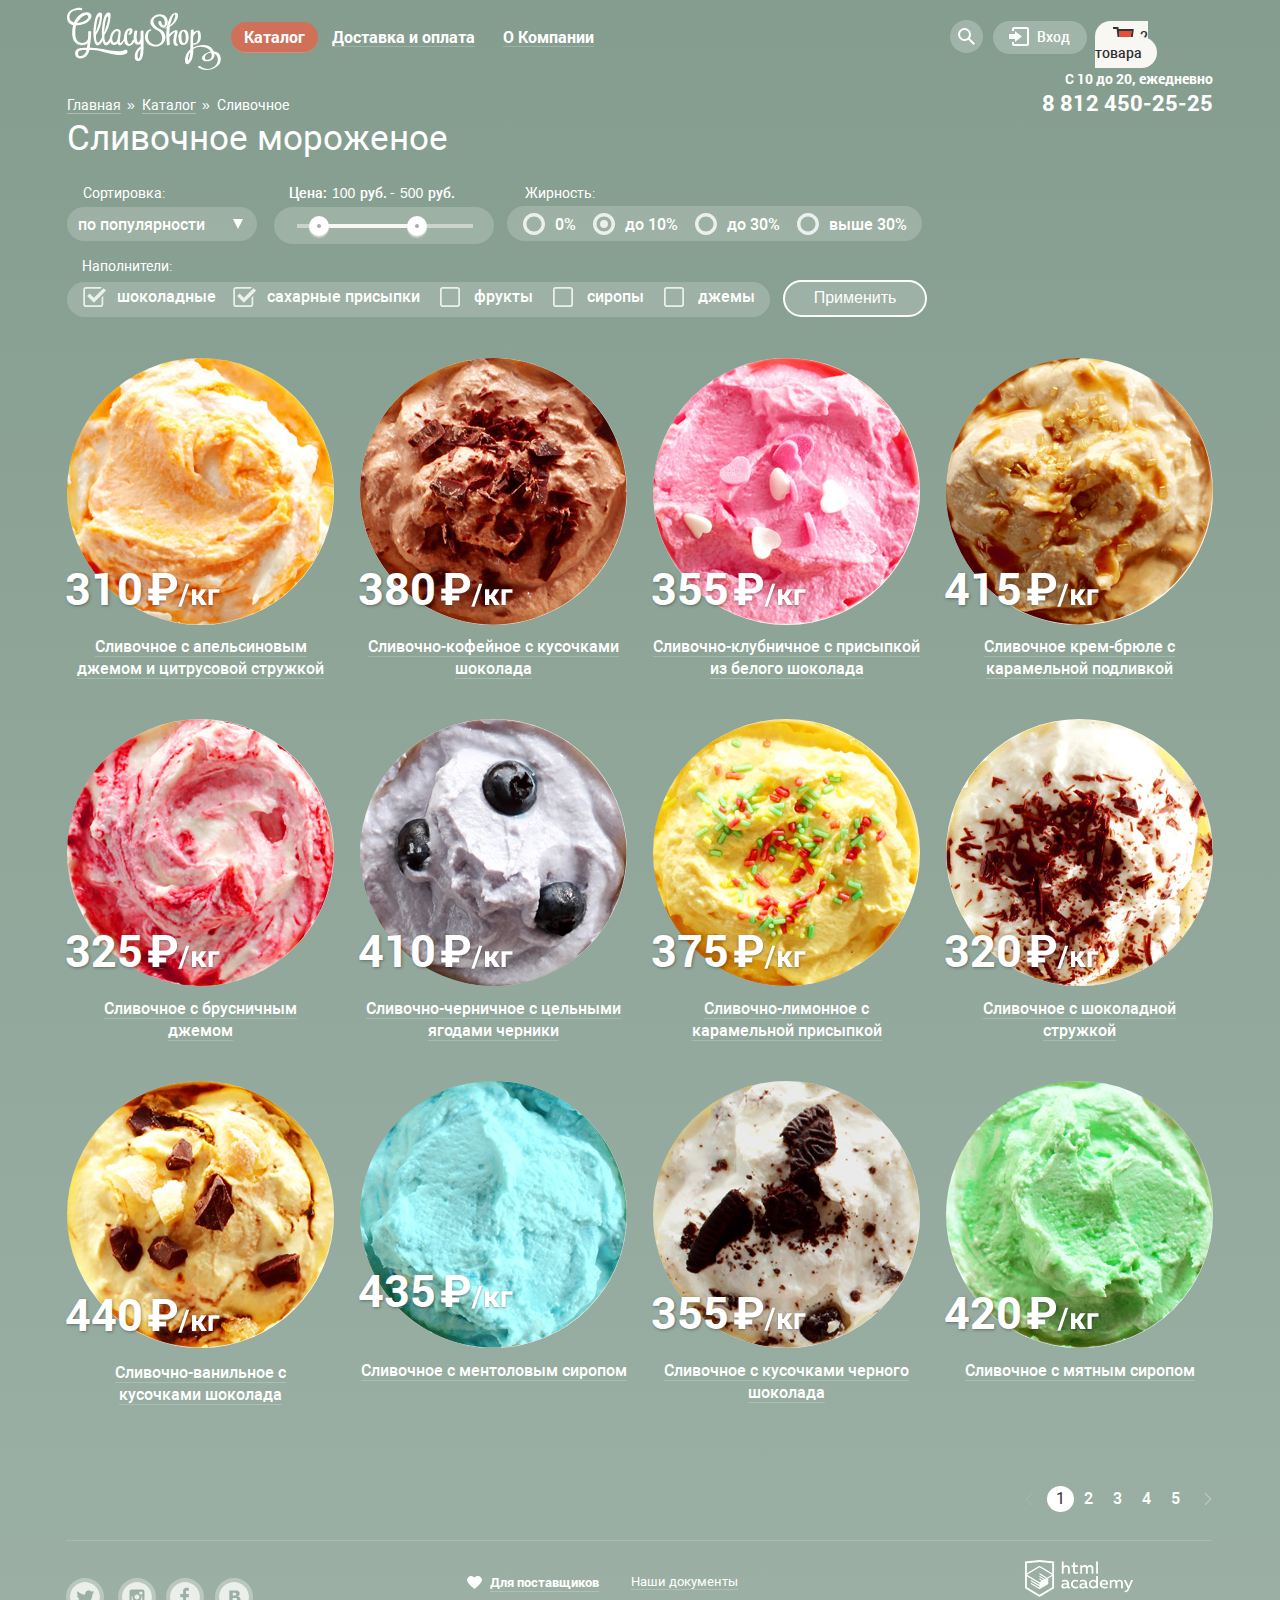
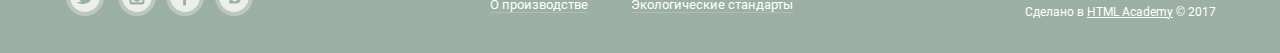
==== commit 606bb98d: "Очередная правка перед второй проверкой" ====
--- a/catalog.html
+++ b/catalog.html
@@ -105,7 +105,7 @@
         </div>
         <div class="user-block">
           <p class="user-text">С 10 до 20, ежедневно</p>
-          <p class="user-text-tel">8 812 450-25-25</p>
+          <p class="user-text-tel" x-ms-format-detection="none">8 812 450-25-25</p>
         </div>
       </header>
       <main class="inner-container">
@@ -245,8 +245,8 @@
                 <h3 class="catalog-item-title">
                   <a class="link catalog-item-hit" href="#">Cливочное с апельсиновым джемом и цитрусовой стружкой</a>
                 </h3>
-                <p class="catalog-item-price">310 ₽
-                <span class="catalog-item-weight">/кг</span>
+                <p class="catalog-item-price">310
+                <span class="catalog-item-weight"><img src="img/₽_кг.png" width="76" height="38" alt="Символ"></span>
               </p>
               </div>
               <div class="catalog-item-cover">
@@ -259,8 +259,8 @@
                 <h3 class="catalog-item-title">
                   <a class="link catalog-item-hit" href="#">Сливочно-кофейное с кусочками шоколада</a>
                 </h3>
-                <p class="catalog-item-price">380 ₽
-                <span class="catalog-item-weight">/кг</span>
+                <p class="catalog-item-price">380
+                <span class="catalog-item-weight"><img src="img/₽_кг.png" width="76" height="38" alt="Символ"></span>
                 </p>
               </div>
               <div class="catalog-item-cover">
@@ -273,8 +273,8 @@
                 <h3 class="catalog-item-title">
                   <a class="link catalog-item-hit" href="#">Сливочно-клубничное с присыпкой из белого шоколада</a>
                 </h3>
-                <p class="catalog-item-price">355 ₽
-                <span class="catalog-item-weight">/кг</span>
+                <p class="catalog-item-price">355
+                <span class="catalog-item-weight"><img src="img/₽_кг.png" width="76" height="38" alt="Символ"></span>
                 </p>
               </div>
               <div class="catalog-item-cover">
@@ -287,8 +287,8 @@
                 <h3 class="catalog-item-title">
                   <a class="link catalog-item-hit" href="#">Сливочное крем-брюле с карамельной подливкой</a>
                 </h3>
-                <p class="catalog-item-price">415 ₽
-                <span class="catalog-item-weight">/кг</span>
+                <p class="catalog-item-price">415
+                <span class="catalog-item-weight"><img src="img/₽_кг.png" width="76" height="38" alt="Символ"></span>
                 </p>
               </div>
               <div class="catalog-item-cover">
@@ -301,8 +301,8 @@
                 <h3 class="catalog-item-title catalog-item-width">
                   <a class="link catalog-item-hit" href="#">Сливочное с брусничным джемом</a>
                 </h3>
-                <p class="catalog-item-price">325 ₽
-                <span class="catalog-item-weight">/кг</span>
+                <p class="catalog-item-price">325
+                <span class="catalog-item-weight"><img src="img/₽_кг.png" width="76" height="38" alt="Символ"></span>
                 </p>
               </div>
               <div class="catalog-item-cover">
@@ -314,8 +314,8 @@
                 <img class="catalog-item-imgs" src="img/c-blueberries.jpg" width="267" height="267" alt="Мороженое сливочно-черничное">
                 <h3 class="catalog-item-title">
                   <a class="link catalog-item-hit" href="#">Сливочно-черничное с цельными ягодами черники</a></h3>
-                  <p class="catalog-item-price">410 ₽
-                  <span class="catalog-item-weight">/кг</span>
+                  <p class="catalog-item-price">410
+                  <span class="catalog-item-weight"><img src="img/₽_кг.png" width="76" height="38" alt="Символ"></span>
                   </p>
                 </div>
                 <div class="catalog-item-cover">
@@ -328,8 +328,8 @@
                   <h3 class="catalog-item-title">
                     <a class="link catalog-item-hit" href="#">Сливочно-лимонное с карамельной присыпкой</a>
                   </h3>
-                  <p class="catalog-item-price">375 ₽
-                  <span class="catalog-item-weight">/кг</span>
+                  <p class="catalog-item-price">375
+                  <span class="catalog-item-weight"><img src="img/₽_кг.png" width="76" height="38" alt="Символ"></span>
                   </p>
                 </div>
                 <div class="catalog-item-cover">
@@ -342,8 +342,8 @@
                   <h3 class="catalog-item-title">
                     <a class="link catalog-item-hit" href="#">Сливочное с шоколадной стружкой</a>
                   </h3>
-                  <p class="catalog-item-price">320 ₽
-                  <span class="catalog-item-weight">/кг</span>
+                  <p class="catalog-item-price">320
+                  <span class="catalog-item-weight"><img src="img/₽_кг.png" width="76" height="38" alt="Символ"></span>
                   </p>
                 </div>
                 <div class="catalog-item-cover">
@@ -356,8 +356,8 @@
                   <h3 class="catalog-item-title catalog-item-width">
                     <a class="link catalog-item-hit" href="#">Сливочно-ванильное с кусочками шоколада</a>
                   </h3>
-                  <p class="catalog-item-price">440 ₽
-                  <span class="catalog-item-weight">/кг</span>
+                  <p class="catalog-item-price">440
+                  <span class="catalog-item-weight"><img src="img/₽_кг.png" width="76" height="38" alt="Символ"></span>
                   </p>
                 </div>
                 <div class="catalog-item-cover">
@@ -370,8 +370,8 @@
                   <h3 class="catalog-item-title">
                     <a class="link catalog-item-hit" href="#">Сливочноe с ментоловым сиропом</a>
                   </h3>
-                  <p class="catalog-item-price">435 ₽
-                  <span class="catalog-item-weight">/кг</span>
+                  <p class="catalog-item-price">435
+                  <span class="catalog-item-weight"><img src="img/₽_кг.png" width="76" height="38" alt="Символ"></span>
                   </p>
                 </div>
                 <div class="catalog-item-cover">
@@ -384,8 +384,8 @@
                   <h3 class="catalog-item-title">
                     <a class="link catalog-item-hit" href="#">Сливочное с кусочками черного шоколада</a>
                   </h3>
-                  <p class="catalog-item-price">355 ₽
-                  <span class="catalog-item-weight">/кг</span>
+                  <p class="catalog-item-price">355
+                  <span class="catalog-item-weight"><img src="img/₽_кг.png" width="76" height="38" alt="Символ"></span>
                   </p>
                 </div>
                 <div class="catalog-item-cover">
@@ -398,8 +398,8 @@
                   <h3 class="catalog-item-title">
                     <a class="link catalog-item-hit" href="#">Сливочное с мятным сиропом</a>
                   </h3>
-                  <p class="catalog-item-price catalog-item-prices">420 ₽
-                  <span class="catalog-item-weight">/кг</span>
+                  <p class="catalog-item-price catalog-item-prices">420
+                  <span class="catalog-item-weight"><img src="img/₽_кг.png" width="76" height="38" alt="Символ"></span>
                   </p>
                 </div>
                 <div class="catalog-item-cover">
--- a/css/style.css
+++ b/css/style.css
@@ -526,7 +526,7 @@
 }
 .button {
   display: inline-block;
-  padding: 12px 44px;
+  padding: 10px 44px;
   font-weight: 700;
   font-size: 32px;
   line-height: 44px;
@@ -552,7 +552,7 @@
 }
 .slider-controls {
   position: absolute;
-  bottom: 26px;
+  bottom: 22px;
   left: 0;
   z-index: 20;
   font-size: 0;
@@ -595,8 +595,8 @@
 .special-offers {
   position: relative;
   display: flex;
-  margin-top: 37px;
-  margin-bottom: 40px;
+  margin-top: 41px;
+  margin-bottom: 41px;
 }
 .section-text {
   width: 560px;
@@ -607,6 +607,7 @@
   background-image: url("../img/i-rasberries.jpg");
   border-radius: 15px;
   background-repeat: repeat;
+  align-items: flex-start;
 }
 .section-text h3 {
   margin: 13px 19px;
@@ -642,6 +643,7 @@
   background-image: url("../img/i-chocolate.jpg");
   border-radius: 15px;
   background-repeat: repeat;
+  align-items: flex-start;
 }
 .section-text-item h3 {
   margin: 13px 19px;
@@ -727,7 +729,7 @@
 .product-item-weight {
   position: absolute;
   top: 6px;
-  left: 114px;
+  left: 82px;
   min-width: 50px;
   margin: 0;
   padding: 0;
@@ -769,7 +771,7 @@
 }
 .main-description {
   min-height: 306px;
-  margin-bottom: 40px;
+  margin-bottom: 41px;
   padding: 24px 31px 2px 20px;
   color: #323232;
   background-color: #c4c3b0;
@@ -854,7 +856,7 @@
 }
 .main-blog-title {
   margin: 0;
-  padding: 24px 18px;
+  padding: 22px 18px;
   padding-bottom: 4px;
   font-weight: 500;
   font-size: 16px;
@@ -867,7 +869,7 @@
 .main-blog-link {
   display: inline-block;
   width: 289px;
-  margin-bottom: 78px;
+  margin-bottom: 81px;
   font-weight: 700;
   font-size: 24px;
   line-height: 30px;
@@ -890,7 +892,7 @@
 .subscribe-text {
   display: inline-block;
   margin: 0;
-  padding: 36px 27px;
+  padding: 33px 27px;
   padding-bottom: 4px;
   font-size: 16px;
   line-height: 22px;
@@ -944,7 +946,7 @@
 }
 .contacts-address {
   position: absolute;
-  top: 64px;
+  top: 63px;
   right: 1px;
   width: 300px;
   padding: 28px 24px;
@@ -979,10 +981,10 @@
   line-height: 22px;
 }
 .callback-link {
-  margin-bottom: 4px;
+  margin-bottom: 6px;
   padding-left: 28px;
   padding-right: 25px;
-  padding-top: 6px;
+  padding-top: 7px;
   padding-bottom: 10px;
   font-weight: 700;
   font-size: 18px;
@@ -1008,59 +1010,31 @@
   -webkit-animation: bounce 0.25s;
   animation: bounce 0.25s;
 }
-@-webkit-keyframes bounce {
+@keyframes bounce {
   0% {
     -webkit-transform: translateY(-2000px);
     transform: translateY(-2000px);
+    transform: translateX(-50%);
   }
   70% {
     -webkit-transform: translateY(30px);
     transform: translateY(30px);
+    transform: translateX(-50%);
   }
   90% {
     -webkit-transform: translateY(-10px);
     transform: translateY(-10px);
+    transform: translateX(-50%);
   }
   100% {
     -webkit-transform: translateY(0);
     transform: translateY(0);
-  }
-}
-@keyframes bounce {
-  0% {
-    -webkit-transform: translateY(-2000px);
-    transform: translateY(-2000px);
-  }
-  70% {
-    -webkit-transform: translateY(30px);
-    transform: translateY(30px);
-  }
-  90% {
-    -webkit-transform: translateY(-10px);
-    transform: translateY(-10px);
-  }
-  100% {
-    -webkit-transform: translateY(0);
-    transform: translateY(0);
+    transform: translateX(-50%);
   }
 }
 .feedback-shake {
   -webkit-animation: shake 0.6s;
   animation: shake 0.6s;
-}
-@-webkit-keyframes shake {
-  0%, 100% {
-    -webkit-transform: translateX(0);
-    transform: translateX(0);
-  }
-  10%, 30%, 50%, 70%, 90% {
-    -webkit-transform: translateX(-10px);
-    transform: translateX(-10px);
-  }
-  20%, 40%, 60%, 80% {
-    -webkit-transform: translateX(10px);
-    transform: translateX(10px);
-  }
 }
 @keyframes shake {
   0%, 100% {
@@ -1163,7 +1137,7 @@
 }
 .main-footer {
   display: flex;
-  margin: 1px -27px;
+  margin: -1px -27px;
   padding: 0;
 }
 .social-items {
@@ -1278,7 +1252,7 @@
 .user-basket-inner {
   padding-top: 8px;
   padding-right: 15px;
-  padding-bottom: 9px;
+  padding-bottom: 7px;
   padding-left: 45px;
   font-weight: 500;
   font-size: 14px;
@@ -1491,7 +1465,8 @@
 .sorting {
   position: relative;
   margin-top: -3px;
-  padding: 9px 5px 9px 14px;
+  margin-right: 3px;
+  padding: 9px 5px 7px 11px;
   color: #ffffff;
   background-color: rgba(248, 247, 244, 0.2);
   border-radius: 50px;
@@ -1529,6 +1504,8 @@
 .sorting option {
   font-size: 14px;
   line-height: 16px;
+  font-weight: 400;
+  color: #323232;
 }
 .sorting:hover {
   background-color: rgba(248, 247, 244, 0.2);
@@ -1635,7 +1612,6 @@
   flex-wrap: wrap;
   width: 415px;
   margin: 0;
-  margin-top: 3px;
   margin-left: -14px;
   padding: 0;
   padding-top: 10px;
@@ -1714,7 +1690,7 @@
   border-radius: 20px;
 }
 .filter-option {
-  margin-top: 9px;
+  margin-top: 6px;
   margin-left: -5px;
 }
 .option {
@@ -1764,7 +1740,7 @@
   width: 144px;
   height: 37px;
   margin-top: 22px;
-  margin-left: 14px;
+  margin-left: 13px;
   font-weight: 500;
   font-size: 16px;
   line-height: 18px;
@@ -1785,7 +1761,7 @@
   box-shadow: inset 0 2px 1px 0 #696969;
 }
 .catalog-item-all {
-  margin-bottom: 39px;
+  margin-bottom: 41px;
 }
 .catalog-items {
   display: flex;
@@ -1797,7 +1773,7 @@
 }
 .catalog-item {
   position: relative;
-  margin-bottom: 40px;
+  margin-bottom: 39px;
 }
 .catalog-item:hover .catalog-item-cover {
   display: block;
@@ -1874,7 +1850,7 @@
 .catalog-item-weight {
   position: absolute;
   top: 7px;
-  left: 113px;
+  left: 81px;
   min-width: 50px;
   margin: 0;
   padding: 0;
@@ -1983,7 +1959,7 @@
   z-index: 50;
   display: none;
   width: 100%;
-  height: 100%;
+ overlay height: 100%;
   background-color: rgba(0, 0, 0, 0.5);
   cursor: pointer;
 }
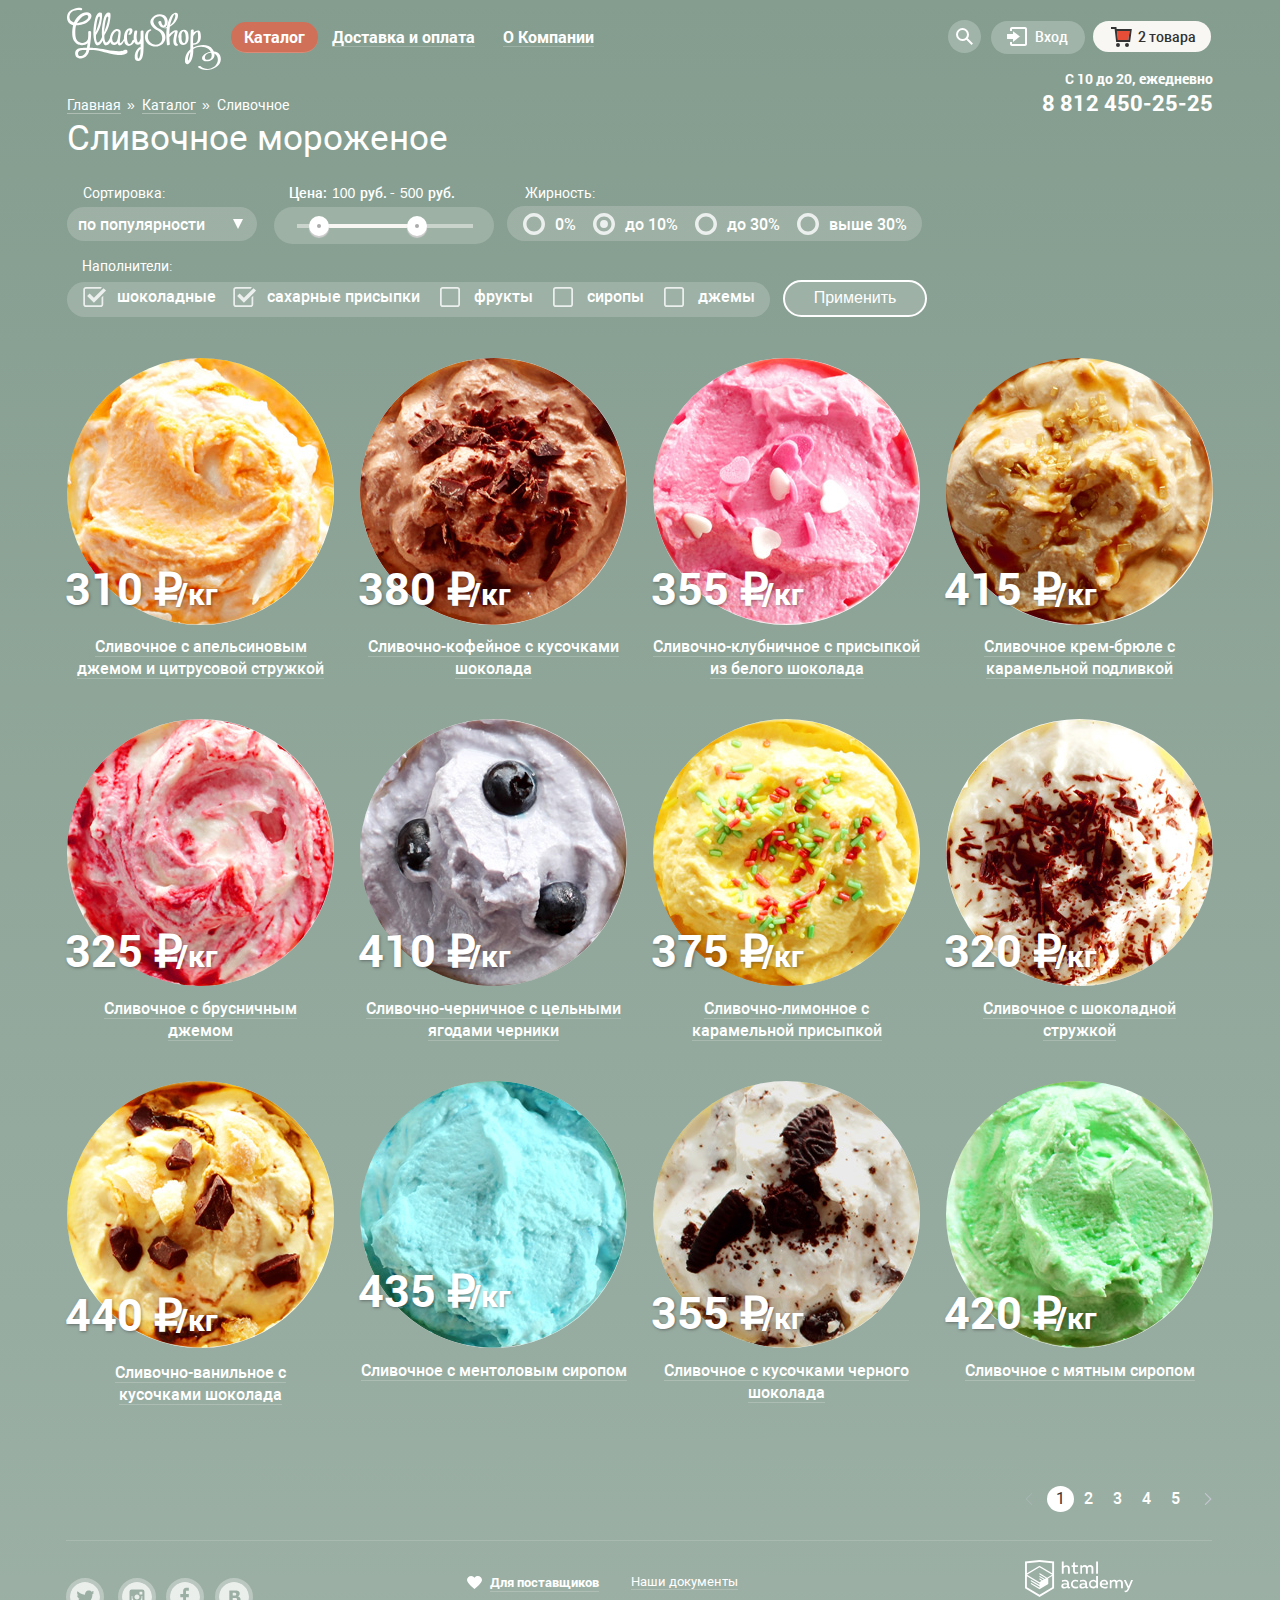
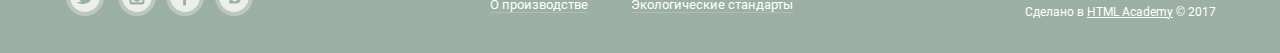
==== commit 92e0aea3: "Исправления перед второй попыткой" ====
--- a/catalog.html
+++ b/catalog.html
@@ -4,7 +4,7 @@
   <meta charset="utf-8">
   <title>HTML Academy: Глейси</title>
   <link href="css/normalize.css" rel="stylesheet">
-  <link href="css/style.css" rel="stylesheet">
+  <link href="css/style.min.css" rel="stylesheet">
 </head>
 <body>
   <div class="wrap-inner">
@@ -245,8 +245,8 @@
                 <h3 class="catalog-item-title">
                   <a class="link catalog-item-hit" href="#">Cливочное с апельсиновым джемом и цитрусовой стружкой</a>
                 </h3>
-                <p class="catalog-item-price">310
-                <span class="catalog-item-weight"><img src="img/₽_кг.png" width="76" height="38" alt="Символ"></span>
+                <p class="catalog-item-price">310 ₽
+                <span class="catalog-item-weight">/кг</span>
               </p>
               </div>
               <div class="catalog-item-cover">
@@ -259,8 +259,8 @@
                 <h3 class="catalog-item-title">
                   <a class="link catalog-item-hit" href="#">Сливочно-кофейное с кусочками шоколада</a>
                 </h3>
-                <p class="catalog-item-price">380
-                <span class="catalog-item-weight"><img src="img/₽_кг.png" width="76" height="38" alt="Символ"></span>
+                <p class="catalog-item-price">380 ₽
+                <span class="catalog-item-weight">/кг</span>
                 </p>
               </div>
               <div class="catalog-item-cover">
@@ -273,8 +273,8 @@
                 <h3 class="catalog-item-title">
                   <a class="link catalog-item-hit" href="#">Сливочно-клубничное с присыпкой из белого шоколада</a>
                 </h3>
-                <p class="catalog-item-price">355
-                <span class="catalog-item-weight"><img src="img/₽_кг.png" width="76" height="38" alt="Символ"></span>
+                <p class="catalog-item-price">355 ₽
+                <span class="catalog-item-weight">/кг</span>
                 </p>
               </div>
               <div class="catalog-item-cover">
@@ -287,8 +287,8 @@
                 <h3 class="catalog-item-title">
                   <a class="link catalog-item-hit" href="#">Сливочное крем-брюле с карамельной подливкой</a>
                 </h3>
-                <p class="catalog-item-price">415
-                <span class="catalog-item-weight"><img src="img/₽_кг.png" width="76" height="38" alt="Символ"></span>
+                <p class="catalog-item-price">415 ₽
+                <span class="catalog-item-weight">/кг</span>
                 </p>
               </div>
               <div class="catalog-item-cover">
@@ -301,8 +301,8 @@
                 <h3 class="catalog-item-title catalog-item-width">
                   <a class="link catalog-item-hit" href="#">Сливочное с брусничным джемом</a>
                 </h3>
-                <p class="catalog-item-price">325
-                <span class="catalog-item-weight"><img src="img/₽_кг.png" width="76" height="38" alt="Символ"></span>
+                <p class="catalog-item-price">325 ₽
+                <span class="catalog-item-weight">/кг</span>
                 </p>
               </div>
               <div class="catalog-item-cover">
@@ -314,8 +314,8 @@
                 <img class="catalog-item-imgs" src="img/c-blueberries.jpg" width="267" height="267" alt="Мороженое сливочно-черничное">
                 <h3 class="catalog-item-title">
                   <a class="link catalog-item-hit" href="#">Сливочно-черничное с цельными ягодами черники</a></h3>
-                  <p class="catalog-item-price">410
-                  <span class="catalog-item-weight"><img src="img/₽_кг.png" width="76" height="38" alt="Символ"></span>
+                  <p class="catalog-item-price">410 ₽
+                  <span class="catalog-item-weight">/кг</span>
                   </p>
                 </div>
                 <div class="catalog-item-cover">
@@ -328,8 +328,8 @@
                   <h3 class="catalog-item-title">
                     <a class="link catalog-item-hit" href="#">Сливочно-лимонное с карамельной присыпкой</a>
                   </h3>
-                  <p class="catalog-item-price">375
-                  <span class="catalog-item-weight"><img src="img/₽_кг.png" width="76" height="38" alt="Символ"></span>
+                  <p class="catalog-item-price">375 ₽
+                  <span class="catalog-item-weight">/кг</span>
                   </p>
                 </div>
                 <div class="catalog-item-cover">
@@ -342,8 +342,8 @@
                   <h3 class="catalog-item-title">
                     <a class="link catalog-item-hit" href="#">Сливочное с шоколадной стружкой</a>
                   </h3>
-                  <p class="catalog-item-price">320
-                  <span class="catalog-item-weight"><img src="img/₽_кг.png" width="76" height="38" alt="Символ"></span>
+                  <p class="catalog-item-price">320 ₽
+                  <span class="catalog-item-weight">/кг</span>
                   </p>
                 </div>
                 <div class="catalog-item-cover">
@@ -356,8 +356,8 @@
                   <h3 class="catalog-item-title catalog-item-width">
                     <a class="link catalog-item-hit" href="#">Сливочно-ванильное с кусочками шоколада</a>
                   </h3>
-                  <p class="catalog-item-price">440
-                  <span class="catalog-item-weight"><img src="img/₽_кг.png" width="76" height="38" alt="Символ"></span>
+                  <p class="catalog-item-price">440 ₽
+                  <span class="catalog-item-weight">/кг</span>
                   </p>
                 </div>
                 <div class="catalog-item-cover">
@@ -370,8 +370,8 @@
                   <h3 class="catalog-item-title">
                     <a class="link catalog-item-hit" href="#">Сливочноe с ментоловым сиропом</a>
                   </h3>
-                  <p class="catalog-item-price">435
-                  <span class="catalog-item-weight"><img src="img/₽_кг.png" width="76" height="38" alt="Символ"></span>
+                  <p class="catalog-item-price">435 ₽
+                  <span class="catalog-item-weight">/кг</span>
                   </p>
                 </div>
                 <div class="catalog-item-cover">
@@ -384,8 +384,8 @@
                   <h3 class="catalog-item-title">
                     <a class="link catalog-item-hit" href="#">Сливочное с кусочками черного шоколада</a>
                   </h3>
-                  <p class="catalog-item-price">355
-                  <span class="catalog-item-weight"><img src="img/₽_кг.png" width="76" height="38" alt="Символ"></span>
+                  <p class="catalog-item-price">355 ₽
+                  <span class="catalog-item-weight">/кг</span>
                   </p>
                 </div>
                 <div class="catalog-item-cover">
@@ -398,8 +398,8 @@
                   <h3 class="catalog-item-title">
                     <a class="link catalog-item-hit" href="#">Сливочное с мятным сиропом</a>
                   </h3>
-                  <p class="catalog-item-price catalog-item-prices">420
-                  <span class="catalog-item-weight"><img src="img/₽_кг.png" width="76" height="38" alt="Символ"></span>
+                  <p class="catalog-item-price catalog-item-prices">420 ₽
+                  <span class="catalog-item-weight">/кг</span>
                   </p>
                 </div>
                 <div class="catalog-item-cover">
--- a/css/style.min.css
+++ b/css/style.min.css
@@ -0,0 +1 @@
+@font-face{font-weight:400;font-family:"Roboto";font-style:normal;src:local("Roboto Regular"),url(../fonts/roboto.woff2) format("woff2"),url(../fonts/roboto.woff) format("woff")}@font-face{font-weight:500;font-family:"Roboto";font-style:normal;src:local("Roboto Medium"),url(../fonts/robotomedium.woff2) format("woff2"),url(../fonts/robotomedium.woff) format("woff")}@font-face{font-weight:700;font-family:"Roboto";font-style:normal;src:local("Roboto Bold"),url(../fonts/robotobold.woff2) format("woff2"),url(../fonts/robotobold.woff) format("woff")}html{-webkit-box-sizing:border-box;box-sizing:border-box}*,*:before,*:after{-webkit-box-sizing:inherit;box-sizing:inherit}body{min-width:1200px;margin:0;padding:0;font-weight:400;font-size:16px;line-height:22px;font-family:"Roboto","Arial",sans-serif;color:#fff;background-color:#849d8f}.visually-hidden:not(:focus):not(:active),input[type="checkbox"].visually-hidden,input[type="radio"].visually-hidden{position:absolute;width:1px;height:1px;margin:-1px;padding:0;overflow:hidden;white-space:nowrap;border:0;clip:rect(0 0 0 0)}.wrap{background-color:#849d8f;background-image:url("../img/creamy-slaider1.jpg");background-repeat:no-repeat;background-position:top center;-webkit-transition:background-image .5s ease,background-color .5s ease;-o-transition:background-image .5s ease,background-color .5s ease;transition:background-image .5s ease,background-color .5s ease}.wrap::before,.wrap::after{content:"";visibility:hidden}.wrap::before{background-image:url("../img/creamy-slaider2.jpg")}.wrap::after{background-image:url("../img/creamy-slaider3.jpg")}.container{width:1200px;margin:0 auto;padding:0 27px}.btn{display:inline-block;padding:12px 22px;font-weight:600;font-size:31px;line-height:41px;vertical-align:top;text-align:center;color:#fff;text-decoration:none;background:#f26843;background-image:-webkit-gradient(linear,left bottom,left top,from(#e74a35),to(#f26843));background-image:-webkit-linear-gradient(bottom,#e74a35,#f26843);background-image:-o-linear-gradient(bottom,#e74a35,#f26843);background-image:linear-gradient(to top,#e74a35,#f26843);border:0;border-radius:50px;-webkit-box-shadow:0 2px 2px 0 rgba(172,16,0,0.64);box-shadow:0 2px 2px 0 rgba(172,16,0,0.64);cursor:pointer}.btn:hover{background:-webkit-gradient(linear,left top,left bottom,from(#f58669),to(#ec6f5e));background:-webkit-linear-gradient(top,#f58669 0,#ec6f5e 100%);background:-o-linear-gradient(top,#f58669 0,#ec6f5e 100%);background:linear-gradient(to bottom,#f58669 0,#ec6f5e 100%);-webkit-box-shadow:0 2px 2px rgba(172,16,0,1);box-shadow:0 2px 2px rgba(172,16,0,1)}.btn:active{background:-webkit-gradient(linear,left top,left bottom,from(#d84732),to(#e1613e));background:-webkit-linear-gradient(top,#d84732 0,#e1613e 100%);background:-o-linear-gradient(top,#d84732 0,#e1613e 100%);background:linear-gradient(to bottom,#d84732 0,#e1613e 100%);-webkit-box-shadow:inset 0 2px 2px rgba(172,16,0,1);box-shadow:inset 0 2px 2px rgba(172,16,0,1)}.link{color:#fff;text-decoration:none}.header{display:-webkit-box;display:-ms-flexbox;display:flex;-webkit-box-orient:horizontal;-webkit-box-direction:normal;-ms-flex-direction:row;flex-direction:row;-ms-flex-wrap:wrap;flex-wrap:wrap}.main-navigation{display:-webkit-box;display:-ms-flexbox;display:flex;width:587px}.main-navigation-logo{margin-top:7px}.main-navigation-list{display:-webkit-box;display:-ms-flexbox;display:flex;-ms-flex-wrap:wrap;flex-wrap:wrap;margin:0;padding:0;padding-top:22px;padding-left:10px;list-style:none;font-weight:700;font-size:16px;line-height:18px}.main-navigation-list li:first-child{margin-right:1px}.main-navigation-list li:nth-child(2){margin-right:2px}.main-navigation-list a{border-bottom:1px solid rgba(255,255,255,0.2)}.main-navigation-link{display:inline-block;margin:6px 13px;vertical-align:middle;color:#fff;text-decoration:none}.main-navigation-item{position:relative;z-index:1}.main-navigation-link:hover,.main-navigation-link:focus{margin:0;padding:6px 13px;color:#333;background-color:#f7f6f3;border-bottom:0;border-radius:16px}.main-navigation-link:active{color:#323232;background-color:#ededed;border-radius:15px;-webkit-box-shadow:inset 0 2px 1px 0 #696969;box-shadow:inset 0 2px 1px 0 #696969}.main-navigation-submenu{position:absolute;top:38px;left:-6px;display:none;width:143px;color:#323232;background-color:#f8f7f4;border-radius:5px;-webkit-box-shadow:0 20px 20px 0 rgba(0,0,0,0.4);box-shadow:0 20px 20px 0 rgba(0,0,0,0.4)}.main-navigation-items{border-radius:5px}.main-navigation-submenu a{display:inline-block;padding:6px 13px;font-size:14px;line-height:16px;vertical-align:middle;color:#323232;text-decoration:none}.navigation-submenu-item::before{content:"";position:absolute;top:37px;left:7px;width:128px;height:1px;background-color:#d1d0ce}.navigation-submenu-current{background-color:#d07058}.navigation-submenu-current a{color:#fff;border-bottom:0}.navigation-submenu-current a:hover{color:#323232}.main-navigation-item:hover .main-navigation-submenu{display:block}.main-navigation-submenu{margin:0;padding:0;list-style:none}.main-navigation-submenu li:first-child{padding-top:4px;padding-bottom:9px;padding-left:6px}.main-navigation-submenu li:not(:first-child){margin:0;padding-bottom:3px;padding-left:6px;font-weight:400;font-size:14px;line-height:16px}.main-navigation-submenu li:last-child{padding-bottom:9px}.main-navigation-submenu li:hover,.main-navigation-submenu li:hover{background-color:#fbded8}.main-navigation-submenu li:active{background-color:#f6b5a5}.user-navigation{display:-webkit-box;display:-ms-flexbox;display:flex;width:557px;margin-top:29px;padding:0;padding-left:316px;list-style:none;font-weight:500;font-size:14px;line-height:16px}.user-search{position:relative;z-index:1;margin-top:-9px;margin-left:-1px;padding:0}.user-search-link{display:inline-block;width:33px;height:33px;margin-right:10px;vertical-align:middle;background-color:#a1b4a9;background-image:url("../img/icon-loupe.svg");background-repeat:no-repeat;background-position:center;border:0;border-radius:50%}.user-search-link:hover{background-color:#f8f7f4;background-image:url("../img/icon-loupe-bl.svg");background-repeat:no-repeat;background-position:center}.user-search-link:active{background-color:#ededed;background-color:#f8f7f4;-webkit-box-shadow:inset 0 2px 1px #696969;box-shadow:inset 0 2px 1px #696969}.user-element-link{margin-right:8px;padding-top:8px;padding-right:17px;padding-bottom:9px;padding-left:44px;font-weight:500;font-size:14px;line-height:16px;color:#fff;background-color:#a1b4a9;background-image:url("../img/icon-login.svg");background-repeat:no-repeat;background-position:16px 40%;border:0;border-radius:25px}.user-element-link:hover{font-weight:500;font-size:14px;line-height:16px;color:#323232;color:#323232;background-color:#f8f7f4;background-image:url("../img/icon-login-bl.svg");background-repeat:no-repeat;border:0}.user-element-link:active{background-color:#ededed;background-color:#f8f7f4;-webkit-box-shadow:inset 0 2px 1px #696969;box-shadow:inset 0 2px 1px #696969}.modal{position:absolute;top:35px;right:4px;display:none;width:341px;height:84px;background-color:#fff;border-radius:5px;-webkit-box-shadow:0 20px 20px 0 rgba(0,0,0,0.4);box-shadow:0 20px 20px 0 rgba(0,0,0,0.4)}.modal-form-item{width:311px;height:44px;margin-top:18px;margin-left:16px;padding-left:13px;font-weight:700;font-size:14px;line-height:24px;color:#323232;border:1px solid #d3d3d2;border-radius:5px;outline:0}.modal-form-item::-webkit-input-placeholder{font-weight:300;text-align:left;color:#999}.modal-form-item:-ms-input-placeholder{font-weight:300;text-align:left;color:#999}.modal-form-item::-ms-input-placeholder{font-weight:300;text-align:left;color:#999}.modal-form-item::placeholder{font-weight:300;text-align:left;color:#999}.modal-form-item::-ms-input-placeholder{font-weight:300;text-align:left;color:#999}.modal-form-item:hover{-webkit-box-shadow:0 0 0 2px rgba(154,154,154,0.52);box-shadow:0 0 0 2px rgba(154,154,154,0.52)}.modal-form-item:focus{-webkit-box-shadow:0 0 0 2px rgba(46,136,228,0.52);box-shadow:0 0 0 2px rgba(46,136,228,0.52)}.user-search:hover .modal{display:block}.user-element{position:relative;z-index:1;margin:0;padding:0}.modal-login{position:absolute;top:36px;right:2px;display:none;width:277px;height:214px;background-color:#f8f7f4;border-radius:5.1px;-webkit-box-shadow:0 20px 20px 0 rgba(0,0,0,0.4);box-shadow:0 20px 20px 0 rgba(0,0,0,0.4)}.modal-login input{width:241px;height:44px;margin-top:21px;margin-left:20px;padding:9px 0 12px 11px;font-weight:700;font-size:14px;line-height:24px;color:#999;border:1px solid #d3d3d2;border-radius:5px;outline:0}.modal-login input:required{color:#323232}.modal-login input::-webkit-input-placeholder{font-weight:300;text-align:left;color:#999}.modal-login input:-ms-input-placeholder{font-weight:300;text-align:left;color:#999}.modal-login input::-ms-input-placeholder{font-weight:300;text-align:left;color:#999}.modal-login input::placeholder{font-weight:300;text-align:left;color:#999}.modal-login input::-ms-input-placeholder{font-weight:300;text-align:left;color:#999}.modal-login input:hover{-webkit-box-shadow:0 0 0 2px rgba(154,154,154,0.52);box-shadow:0 0 0 2px rgba(154,154,154,0.52)}.modal-login input:focus{-webkit-box-shadow:0 0 0 2px rgba(46,136,228,0.52);box-shadow:0 0 0 2px rgba(46,136,228,0.52)}.modal-login p{margin:0;padding:0}.modal-login-link a,.modal-login-links a{font-weight:300;font-size:13px;line-height:24px;color:#323232;border-bottom:1px solid #adacaa}.modal-login-link{position:absolute;top:147px;right:7px;display:inline-block;width:131px;margin:0;padding:0;vertical-align:middle}.modal-login-links{position:absolute;top:168px;right:7px;display:inline-block;width:131px;margin:0;padding:0;vertical-align:middle}.modal-login-link a:hover,.modal-login-links a:hover{color:#e84d37;border-bottom:1px solid rgba(249,205,196,0.3)}.modal-btn{display:inline-block;width:100px;margin:0;margin-top:20px;margin-left:18px;padding:10px 20px;font-weight:700;font-size:18px;line-height:24px;vertical-align:center;-webkit-box-shadow:0 1px 2px 0 #ac1000;box-shadow:0 1px 2px 0 #ac1000}.user-element:hover .modal-login{display:block}.user-basket{margin:0;padding:0}.user-basket-link{padding-top:8px;padding-right:18px;padding-bottom:9px;padding-left:45px;font-weight:500;font-size:14px;line-height:16px;color:#fff;background-color:#a1b4a9;background-image:url("../img/icon-basket.svg");background-repeat:no-repeat;background-position:16px 6px;border:0;border-radius:30px}.user-basket-link:hover{padding-top:8px;padding-right:18px;padding-bottom:9px;padding-left:45px;font-weight:500;font-size:14px;line-height:16px;color:#323232;background-color:#f8f7f4;background-image:url("../img/icon-basket-bl.svg");background-repeat:no-repeat;background-position:16px 6px;border:0;border-radius:20px;opacity:.99}.user-basket-link:active{background-color:#ededed;background-color:#f8f7f4;-webkit-box-shadow:inset 0 2px 1px #696969;box-shadow:inset 0 2px 1px #696969}.user-block{display:-webkit-box;display:-ms-flexbox;display:flex;-webkit-box-orient:vertical;-webkit-box-direction:normal;-ms-flex-direction:column;flex-direction:column;-webkit-box-pack:end;-ms-flex-pack:end;justify-content:flex-end;-webkit-box-align:end;-ms-flex-align:end;align-items:flex-end;margin-top:-18px;margin-left:auto}.user-text{margin:12px 0;padding:0;font-weight:700;font-size:14px;line-height:16px}.user-text-tel{margin:-8px 0;padding:0;font-weight:700;font-size:22px;line-height:24px;color:#fff;border:0}.slider{position:relative;padding-top:319px;text-align:center;color:#fff}.slider-list{margin:0;padding:0;list-style:none}.slide{display:none}.slide-title{width:700px;margin:0 auto;margin-top:-37px;margin-bottom:32px;font-weight:700;font-size:60px;line-height:60px}.button{display:inline-block;padding:10px 44px;font-weight:700;font-size:32px;line-height:44px;vertical-align:top;text-align:center;color:#fff;text-decoration:none;text-shadow:0 2px 5px rgba(160,32,11,0.76);background:#f26843;background:-webkit-gradient(linear,left top,left bottom,from(#f26843),to(#e74a35));background:-webkit-linear-gradient(top,#f26843 0,#e74a35 100%);background:-o-linear-gradient(top,#f26843 0,#e74a35 100%);background:linear-gradient(to bottom,#f26843 0,#e74a35 100%);border:0;border-radius:50px;-webkit-box-shadow:0 2px 2px rgba(172,16,0,0.64);box-shadow:0 2px 2px rgba(172,16,0,0.64);cursor:pointer}.button:hover{background:-webkit-gradient(linear,left top,left bottom,from(#f58669),to(#ec6f5e));background:-webkit-linear-gradient(top,#f58669 0,#ec6f5e 100%);background:-o-linear-gradient(top,#f58669 0,#ec6f5e 100%);background:linear-gradient(to bottom,#f58669 0,#ec6f5e 100%);-webkit-box-shadow:0 2px 2px rgba(172,16,0,1);box-shadow:0 2px 2px rgba(172,16,0,1)}.button:active{background:-webkit-gradient(linear,left top,left bottom,from(#d84732),to(#e1613e));background:-webkit-linear-gradient(top,#d84732 0,#e1613e 100%);background:-o-linear-gradient(top,#d84732 0,#e1613e 100%);background:linear-gradient(to bottom,#d84732 0,#e1613e 100%);-webkit-box-shadow:inset 0 2px 2px rgba(172,16,0,1);box-shadow:inset 0 2px 2px rgba(172,16,0,1)}.slider-controls{position:absolute;bottom:22px;left:0;z-index:20;font-size:0}.slider-controls label{display:inline-block;width:21px;height:21px;margin-right:8px;vertical-align:top;background-color:transparent;border:2px solid #fff;border-radius:50%;cursor:pointer}.slider-controls label:hover{background-color:rgba(255,255,255,0.4)}.slider-controls label:active{background-color:#fff}#product-1:checked~.wrap{background-color:#849d8f;background-image:url("../img/creamy-slaider1.jpg")}#product-2:checked~.wrap{background-color:#8996a6;background-image:url("../img/creamy-slaider2.jpg")}#product-3:checked~.wrap{background-color:#9d8b84;background-image:url("../img/creamy-slaider3.jpg")}#product-1:checked~.wrap #slide1,#product-2:checked~.wrap #slide2,#product-3:checked~.wrap #slide3{display:block}#product-1:checked~.wrap label[for="product-1"],#product-2:checked~.wrap label[for="product-2"],#product-3:checked~.wrap label[for="product-3"]{background-color:#fff}.special-offers{position:relative;display:-webkit-box;display:-ms-flexbox;display:flex;margin-top:41px;margin-bottom:41px}.section-text{width:560px;margin-right:26px;padding:0;padding-bottom:25px;background-color:#3d052b;background-image:url("../img/i-rasberries.jpg");border-radius:15px;background-repeat:repeat;-webkit-box-align:start;-ms-flex-align:start;align-items:flex-start}.section-text h3{margin:13px 19px;padding:0;font-weight:700;font-size:35px;line-height:41px}.section-text p{margin:16px 19px;margin-bottom:44px;padding:0;font-weight:700;font-size:18px;line-height:22px}.section-btn{display:inline-block;width:165px;margin-left:375px;padding:11px 22px;font-weight:700;font-size:18px;line-height:24px;vertical-align:center}.section-text-item{width:560px;margin:0;padding:0;padding-bottom:25px;background-color:#1a140f;background-image:url("../img/i-chocolate.jpg");border-radius:15px;background-repeat:repeat;-webkit-box-align:start;-ms-flex-align:start;align-items:flex-start}.section-text-item h3{margin:13px 19px;padding:0;font-weight:700;font-size:35px;line-height:41px}.section-text-item p{margin:16px 19px;margin-bottom:44px;padding:0;font-weight:700;font-size:18px;line-height:22px}.section-btn-item{display:inline-block;width:189px;margin-left:348px;padding:10px 20px;font-weight:700;font-size:18px;line-height:24px;vertical-align:center}.product-line{margin-bottom:40px}.product-list{display:-webkit-box;display:-ms-flexbox;display:flex;-ms-flex-wrap:wrap;flex-wrap:wrap;width:1172px;margin:0;padding:0;list-style:none}.product-item-link{position:relative;z-index:2;width:267px;margin-right:26px}.product-hit::before{content:"";position:absolute;top:-2px;left:0;width:61px;height:61px;background-image:url("../img/icon-hit.svg")}.product-item-img{margin-bottom:5px;border-radius:150px}.product-item-title{margin:0;padding:0;font-weight:500;font-size:16px;line-height:22px;text-align:center}.product-item-hit{border-bottom:1px solid rgba(255,255,255,0.2)}.product-item-hit:hover,.producr-item-hit:focus{color:#ffbc9e;border-bottom:1px solid rgba(249,205,196,0.3)}.product-item-price{position:absolute;bottom:70px;left:-2px;margin:0;padding:0;font-weight:700;font-size:45px;line-height:45px;text-shadow:.5px .9px 3px rgba(49,50,53,0.5)}.product-item-weight{position:absolute;top:4px;left:111px;min-width:50px;margin:0;padding:0;font-weight:700;font-size:30px;line-height:45px}.product-item-weight b{font-size:45px;font-weight:700;line-height:45px}.product-item{position:relative}.product-item:hover .product-item-cover{display:block}.product-item-cover{position:absolute;top:-9px;left:-11px;display:none;width:293px;min-height:405px;padding-top:339px;font-weight:700;font-size:18px;line-height:24px;background:rgba(248,247,244,0.2);border-radius:11px;-webkit-box-shadow:0 20px 20px rgba(0,0,0,0.4);box-shadow:0 20px 20px rgba(0,0,0,0.4)}.preview-button{display:block;width:200px;height:44px;margin-left:45px;padding:10px;font-weight:700;font-size:18px;line-height:24px;color:#fefefe}.main-description{min-height:306px;margin-bottom:41px;padding:24px 31px 2px 20px;color:#323232;background-color:#c4c3b0;background-image:url("../img/bg-wafer.jpg");background-repeat:repeat;border-radius:15px}.main-description-title{margin:0;margin-bottom:20px;padding:0;font-weight:500;font-size:24px;line-height:30px;word-spacing:2px}.main-description-content{display:-webkit-box;display:-ms-flexbox;display:flex;-ms-flex-wrap:wrap;flex-wrap:wrap;margin:0;padding:0;list-style:none;font-weight:400;font-size:16px;line-height:22px}.main-description-text{position:relative;width:547px;margin-bottom:22px;padding-left:56px}.main-description-content li:nth-child(2n){position:relative;margin-bottom:22px;padding-left:77px}.main-description-text::before{content:"";position:absolute;top:-12px;left:0;width:49px;height:49px;background-repeat:no-repeat;background-position:0 0}.ice-cream-icon::before{background-image:url("../img/s-icon-icecream.svg")}.cow-icon::before{background-image:url("../img/s-icon-cow.svg")}.main-description-content li:nth-child(2n)::before{content:"";position:absolute;top:-13px;left:18px;width:49px;height:49px;background-repeat:no-repeat;background-position:0 0}.eco-icon::before{background-image:url("../img/s-icon-raw.svg")}.temperature-icon::before{background-image:url("../img/s-icon-temp.svg")}.main-bottom-content{display:-webkit-box;display:-ms-flexbox;display:flex;-ms-flex-wrap:wrap;flex-wrap:wrap;margin-bottom:40px}.main-blog{width:560px;margin-right:25px;color:#323232;background-color:#fff;background-image:url("../img/index-sherbet-bg.jpg");border-radius:15px}.main-blog-title{margin:0;padding:22px 18px;padding-bottom:4px;font-weight:500;font-size:16px;line-height:22px}.main-blog-description{margin:0;padding:0 18px}.main-blog-link{display:inline-block;width:289px;margin-bottom:81px;font-weight:700;font-size:24px;line-height:30px;vertical-align:middle;color:#323232;text-decoration:underline;text-decoration-skip-ink:none}.main-blog-link:hover,.main-blog-link:active{color:#e84d37}.subscribe{width:560px;padding-bottom:8px;color:#5a5a5a;background-color:#f8f7f4;background-image:url("../img/index-post-bg.jpg");border-radius:15px}.subscribe-text{display:inline-block;margin:0;padding:33px 27px;padding-bottom:4px;font-size:16px;line-height:22px;vertical-align:middle}.subscribe-form{margin-top:32px;margin-left:26px}.subscribe input{width:368px;height:44px;padding-left:12px;font-weight:700;font-size:16px;line-height:24px;border:1px solid #d3d3d2;border-radius:5px}.subscribe input::-webkit-input-placeholder{font-weight:400;color:#999}.subscribe input:-ms-input-placeholder{font-weight:400;color:#999}.subscribe input::-ms-input-placeholder{font-weight:400;color:#999}.subscribe input::placeholder{font-weight:400;color:#999}.subscribe input::-ms-input-placeholder{font-weight:400;color:#999}.subscribe input:hover{-webkit-box-shadow:0 0 0 2px rgba(154,154,154,0.52);box-shadow:0 0 0 2px rgba(154,154,154,0.52)}.subscribe input:focus{-webkit-box-shadow:0 0 0 2px rgba(46,136,228,0.52);box-shadow:0 0 0 2px rgba(46,136,228,0.52)}.subscribe-btn{display:inline-block;width:129px;margin-left:8px;padding:8px 10px;font-weight:700;font-size:18px;line-height:24px;vertical-align:middle}.contacts{position:relative}.contacts-map{width:1200px;height:430px;margin:0 -27px;padding:0;background-color:#f7f1d9;background-image:url("../img/index-map.jpg");background-repeat:no-repeat}.contacts-address{position:absolute;top:63px;right:1px;width:300px;padding:28px 24px;color:#323232;background-color:#fff;border-radius:10px}.contacts-add{width:148px;margin:0;padding:0;font-size:14px;line-height:20px}.contacts-address b{font-weight:700;font-size:18px;line-height:22px}.contacts-phone{margin:0;padding-top:19px;padding-bottom:5px;font-size:14px;line-height:20px}.contacts-table{margin:0;padding-top:0;padding-bottom:24px;font-size:14px;line-height:22px}.callback-link{margin-bottom:6px;padding-left:28px;padding-right:25px;padding-top:7px;padding-bottom:10px;font-weight:700;font-size:18px;line-height:24px}.modal-feedback{position:fixed;top:10%;left:50%;z-index:55;display:none;width:477px;height:443px;padding:16px;padding-left:25px;color:#323232;background-color:#f8f7f4;border-radius:10px;-webkit-transform:translateX(-50%);-ms-transform:translateX(-50%);transform:translateX(-50%)}.feedback-showed{display:block;-webkit-animation:bounce .25s;animation:bounce .25s}@-webkit-keyframes bounce{0%{-webkit-transform:translateY(-2000px);transform:translateY(-2000px);-webkit-transform:translateX(-50%);transform:translateX(-50%)}70%{-webkit-transform:translateY(30px);transform:translateY(30px);-webkit-transform:translateX(-50%);transform:translateX(-50%)}90%{-webkit-transform:translateY(-10px);transform:translateY(-10px);-webkit-transform:translateX(-50%);transform:translateX(-50%)}100%{-webkit-transform:translateY(0);transform:translateY(0);-webkit-transform:translateX(-50%);transform:translateX(-50%)}}@keyframes bounce{0%{-webkit-transform:translateY(-2000px);transform:translateY(-2000px);-webkit-transform:translateX(-50%);transform:translateX(-50%)}70%{-webkit-transform:translateY(30px);transform:translateY(30px);-webkit-transform:translateX(-50%);transform:translateX(-50%)}90%{-webkit-transform:translateY(-10px);transform:translateY(-10px);-webkit-transform:translateX(-50%);transform:translateX(-50%)}100%{-webkit-transform:translateY(0);transform:translateY(0);-webkit-transform:translateX(-50%);transform:translateX(-50%)}}.feedback-shake{-webkit-animation:shake .6s;animation:shake .6s}@-webkit-keyframes shake{0%,100%{-webkit-transform:translateX(0);transform:translateX(0)}10%,30%,50%,70%,90%{-webkit-transform:translateX(-10px);transform:translateX(-10px)}20%,40%,60%,80%{-webkit-transform:translateX(10px);transform:translateX(10px)}}@keyframes shake{0%,100%{-webkit-transform:translateX(0);transform:translateX(0)}10%,30%,50%,70%,90%{-webkit-transform:translateX(-10px);transform:translateX(-10px)}20%,40%,60%,80%{-webkit-transform:translateX(10px);transform:translateX(10px)}}.modal-caption{margin:0;margin-bottom:17px;padding:0;font-weight:500;font-size:24px;line-height:28px}.modal-callback-name{margin:0;margin-bottom:22px;padding:0}.modal-callback-email{margin:0;margin-bottom:18px;padding:0}.modal-close{position:absolute;top:14px;right:17px;width:18px;height:18px;font-size:0;background-color:transparent;border:0;cursor:pointer}.modal-close::before,.modal-close::after{content:"";position:absolute;top:7px;left:-1px;width:22px;height:2px;background-color:#323232}.modal-close::before{-webkit-transform:rotate(45deg);-ms-transform:rotate(45deg);transform:rotate(45deg)}.modal-close::after{-webkit-transform:rotate(-45deg);-ms-transform:rotate(-45deg);transform:rotate(-45deg)}.modal-feedback input,.modal-feedback textarea{width:267px;height:44px;padding:14px 0 14px 14px;font-weight:700;font-size:16px;line-height:24px;color:#000;border:1px solid #d3d3d2;border-radius:5px}.modal-feedback textarea{width:430px;height:155px;padding:9px 0 14px 14px}.modal-feedback input::-webkit-input-placeholder,.modal-feedback textarea::-webkit-input-placeholder{font-weight:400;color:#999}.modal-feedback input:-ms-input-placeholder,.modal-feedback textarea:-ms-input-placeholder{font-weight:400;color:#999}.modal-feedback input::-ms-input-placeholder,.modal-feedback textarea::-ms-input-placeholder{font-weight:400;color:#999}.modal-feedback input::placeholder,.modal-feedback textarea::placeholder{font-weight:400;color:#999}.modal-feedback input::-ms-input-placeholder,.modal-feedback textarea::-ms-input-placeholder{font-weight:400;color:#999}.modal-feedback input:hover,.modal-feedback textarea:hover{-webkit-box-shadow:0 0 0 2px rgba(154,154,154,0.52);box-shadow:0 0 0 2px rgba(154,154,154,0.52)}.modal-feedback input:focus,.modal-feedback textarea:focus{-webkit-box-shadow:0 0 0 2px rgba(46,136,228,0.52);box-shadow:0 0 0 2px rgba(46,136,228,0.52)}.modal-callback-message{margin:0;margin-bottom:20px;padding:0}.feedback-button{display:inline-block;width:138px;margin-left:294px;padding:9px 18px;font-weight:700;font-size:18px;line-height:24px;vertical-align:middle}.main-footer{display:-webkit-box;display:-ms-flexbox;display:flex;margin:-1px -27px;padding:0}.social-items{display:-webkit-box;display:-ms-flexbox;display:flex;-ms-flex-wrap:wrap;flex-wrap:wrap;margin:37px 26px;padding:0;list-style:none}.social-item{margin-right:14px}.social-items li:nth-child(2){margin-right:10px}.social-items li:nth-child(3){margin-right:11px}.social-button{display:-webkit-box;display:-ms-flexbox;display:flex;-webkit-box-pack:center;-ms-flex-pack:center;justify-content:center;-webkit-box-align:center;-ms-flex-align:center;align-items:center;width:38px;height:38px;border:4px solid #c2cec7;border-radius:50%;opacity:.8}.social-button:hover,.social-button:focus{border:4px solid #dae2de;opacity:1}.social-button:active{border:4px solid #d4ddd8;opacity:.9}.footer-nav{position:relative;display:-webkit-box;display:-ms-flexbox;display:flex;-ms-flex-wrap:wrap;flex-wrap:wrap;width:360px;margin:32px 60px 33px 197px;padding:0;list-style:none;font-size:13px;line-height:18px}.footer-list{min-width:116px;margin-right:25px}.footer-list-item{font-weight:700}.footer-list-item::before{content:"";position:absolute;top:3px;right:368px;width:15px;height:13px;background-image:url("../img/icon-heart.svg")}.footer-list-link{border-bottom:1px solid #aebeb5}.footer-list-link:hover,.footer-list-link:focus,.footer-list-link:active{color:#ffbc9e;border-bottom:1px solid #ffbc9e}.footer-copyright{display:-webkit-box;display:-ms-flexbox;display:flex;-webkit-box-orient:vertical;-webkit-box-direction:normal;-ms-flex-direction:column;flex-direction:column;margin:18px 10px 20px 115px;padding:0;font-size:12px;line-height:18px}.footer-html-logo{margin:0;padding:0}.footer-html-text{margin:0;padding:0}.footer-html-text:hover,.footer-html-text:focus,.footer-html-text:active{color:#ffbc9e}.footer-html-text a{list-style:none;color:#fff}.footer-html-text:hover>a,.footer-html-text:focus>a,.footer-html-text:active>a{color:#ffbc9e}.wrap-inner{background:-webkit-gradient(linear,left bottom,left top,from(#9cb0a5),to(#849d8f));background:-webkit-linear-gradient(bottom,#9cb0a5,#849d8f);background:-o-linear-gradient(bottom,#9cb0a5,#849d8f);background:linear-gradient(to top,#9cb0a5,#849d8f)}.user-navigation-inner{padding-left:295px}.main-navigation-inner{display:inline-block;padding:6px 13px;vertical-align:middle;background-color:#d07058;border-radius:15px}.user-basket-inner{padding-top:8px;padding-right:15px;padding-bottom:7px;padding-left:45px;font-weight:500;font-size:14px;line-height:16px;color:#323232;background-color:#f8f7f4;background-image:url("../img/icon-red-basket.svg");background-repeat:no-repeat;background-position:18px 6px;border:0;border-radius:30px}.user-basket-item{position:relative;height:32px;margin-left:0}.user-basket-item:hover{height:35px}.user-basket-item:hover .basket-modal{display:block}.basket-modal{position:absolute;right:-3px;display:none;width:540px;margin-top:14px;padding:15px 20px;padding-bottom:105px;background-color:#f8f7f4;border-radius:5px;-webkit-box-shadow:0 20px 20px rgba(0,0,0,0.4);box-shadow:0 20px 20px rgba(0,0,0,0.4)}.basket-items{display:-webkit-box;display:-ms-flexbox;display:flex;-ms-flex-wrap:wrap;flex-wrap:wrap;margin:5px 0}.basket-items::before{content:"";position:absolute;top:130px;right:15px;width:510px;height:1px;background-color:#cacac7}.basket-item{display:-webkit-box;display:-ms-flexbox;display:flex;width:490px;margin:0;margin-bottom:19px;padding:0;font-weight:400;font-size:13px;line-height:16px;color:#323232}.item-remove-btn{position:absolute;top:28px;left:15px;width:11px;height:11px;font-size:0;background-color:transparent;border:0;cursor:pointer}.item-remove-btn::before,.item-remove-btn::after{content:"";position:absolute;top:7px;left:-1px;width:14px;height:1px;background-color:#323232}.item-remove-btn::before{-webkit-transform:rotate(45deg);-ms-transform:rotate(45deg);transform:rotate(45deg)}.item-remove-btn::after{-webkit-transform:rotate(-45deg);-ms-transform:rotate(-45deg);transform:rotate(-45deg)}.item-remove-btns{position:absolute;top:82px;left:15px}.basket-item img{margin-right:13px;margin-left:-19px;border-radius:30px}.basket-text{width:229px;margin:0;margin-top:8px;margin-right:18px;padding:0}.basket-text-weight{margin:0;margin-top:8px;margin-right:2px}.basket-text-price{margin:0;margin-top:8px;margin-right:31px;color:#999}.basket-text-pr{margin:0;margin-top:8px}.items-total{position:absolute;top:144px;right:9px;display:-webkit-box;display:-ms-flexbox;display:flex;font-weight:700}.items-total p{margin:0;margin-right:5px;padding:0;font-size:15px;line-height:18px;color:#323232}.items-total-btn{position:absolute;top:175px;right:15px;display:inline-block;width:170px;padding:10px 3px;font-weight:700;font-size:18px;line-height:24px;vertical-align:middle;-webkit-box-shadow:0 1px 2px 0 #ac1000;box-shadow:0 1px 2px 0 #ac1000}.inner-container{margin-top:-10px}.breadcrumbs{display:-webkit-box;display:-ms-flexbox;display:flex;-ms-flex-wrap:wrap;flex-wrap:wrap;margin:0;padding:0}.breadcrumbs li{margin-right:21px;list-style:none;font-size:14px;line-height:16px}.breadcrumbs-link{color:#fff;text-decoration:none;border-bottom:1px solid #aebeb5}.breadcrumbs-link:hover,.breadcrumbs-link:focus{color:#ffbc9e;border-bottom:1px solid rgba(249,205,196,0.3)}.breadcrumbs-item{position:relative}.breadcrumbs-item:not(:last-child)::after{content:"»";position:absolute;top:0;left:60px;width:5px;height:5px}.inner-filters{margin-top:5px;margin-bottom:62px}.inner-filters-title{margin:0;margin-bottom:26px;padding:0;font-weight:400;font-size:35px;line-height:41px}.filter-wrap{display:-webkit-box;display:-ms-flexbox;display:flex;margin-bottom:4px;font-size:16px;line-height:18px}.filter-sort{margin:0;padding:0;padding-top:9px;font-size:14px;line-height:16px}.filter-sort legend{margin-left:16px}.sorting{position:relative;margin-top:-3px;margin-right:3px;padding:9px 5px 7px 11px;color:#fff;background-color:rgba(248,247,244,0.2);border-radius:50px}.sorting::after{content:"";position:absolute;top:12px;right:14px;z-index:1;width:0;height:0;border:5px solid transparent;border-top:10px solid #fff}.sorting select{position:relative;z-index:2;min-width:174px;font-weight:500;font-size:16px;line-height:18px;font-family:"Roboto","Arial",sans-serif;color:#fff;background-color:transparent;border:0;-webkit-appearance:none;-moz-appearance:none;appearance:none}.sorting select::-ms-expand{display:none}.sorting option{font-size:14px;line-height:16px;font-weight:400;color:#323232}.sorting:hover{background-color:rgba(248,247,244,0.2)}.sorting:hover::after{border-top-color:#000}.sorting:hover select{color:#000}.sorting select:hover,.sorting select:focus{color:#323232}.sorting select:focus:not(:hover){background-color:#fff}.inner-filters fieldset{border:0}.filter-range{font-size:14px;line-height:16px}.filter-range-title{margin-top:-7px;margin-bottom:5px;margin-left:15px;font-weight:500}.filter-range-title input{width:30px;font-weight:500;font-size:14px;line-height:16px;color:#fff;background:transparent;border:0}.range-controls{position:relative;padding:7px;padding-left:3px}.range-controls .scale{width:176px;height:4px;padding-left:30px;background-color:rgba(248,247,244,0.5)}.range-controls .bar{width:97px;height:4px;background-color:#f8f7f4}.range-controls .toggle{position:absolute;top:-1px;left:0;width:20px;height:20px;padding:0;background-color:#ababab;border:8px solid #fff;border-radius:50%;-webkit-box-shadow:0 2px 1px 0 #cfcfcf;box-shadow:0 2px 1px 0 #cfcfcf;cursor:pointer}.range-controls .toggle:hover{width:22px;height:22px;border:9px solid #fff}.range-controls .toggle-min{left:15px}.range-controls .toggle-max{left:113px}.range-filter{width:220px;height:37px;padding-top:10px;padding-left:20px;background-color:#9db1a5;border-radius:20px}.filter-item legend{padding-bottom:5px;padding-left:16px;font-weight:500;font-size:14px;line-height:16px}.filter-block{font-size:14px;line-height:16px}.filter-block legend{margin-left:4px}.filter-block-list{display:-webkit-box;display:-ms-flexbox;display:flex;-ms-flex-wrap:wrap;flex-wrap:wrap;width:415px;margin:0;margin-left:-14px;padding:0;padding-top:10px;padding-bottom:7px;padding-left:48px;list-style:none;font-weight:500;font-size:16px;line-height:18px;background-color:rgba(248,247,244,0.2);border-radius:20px}.filter-option-block:not(:last-child){margin-right:49px}.option-block{display:block}.radio-box{position:absolute;width:22px;height:22px;margin-top:-3px;margin-left:-32px;background-image:url("../img/radio-off.svg");background-repeat:no-repeat;opacity:.8}.radio-input:checked+.radio-box{background-image:url("../img/radio-on.svg")}.radio-input:hover+.radio-box,.check-input:focus+.radio-box{background-image:url("../img/radio-off.svg");opacity:1}.radio-input:checked:hover+.radio-box,.radio-input:checked:focus+.radio-box{background-image:url("../img/radio-on.svg");opacity:1}.radio-input:disabled+.radio-box{background-image:url("../img/radio-off.svg");opacity:.4}.radio-input:checked:disabled+.radio-box{background-image:url("../img/radio-on.svg");opacity:.4}.filter-line-wrap{display:-webkit-box;display:-ms-flexbox;display:flex;margin-bottom:-21px;font-size:14px;line-height:16px}.filter-line-block{margin:0;padding:0}.filter-line-block legend{margin:0;margin-top:1px;margin-left:15px;padding:0}.filter-line-list{display:-webkit-box;display:-ms-flexbox;display:flex;-ms-flex-wrap:wrap;flex-wrap:wrap;width:703px;height:35px;margin:0;margin-top:8px;padding:0;list-style:none;font-size:16px;line-height:18px;background-color:rgba(248,247,244,0.2);border-radius:20px}.filter-option{margin-top:6px;margin-left:-5px}.option{display:block;margin-bottom:5px}.check{padding-right:1px;padding-left:55px;font-weight:500}.check-item{padding-right:4px;font-weight:500}.check-box{position:absolute;width:24px;height:20px;margin-top:-1px;margin-left:-34px;background-image:url("../img/checkbox-off.svg");background-repeat:no-repeat;opacity:.8}.check-input:checked+.check-box{background-image:url("../img/checkbox-on.svg")}.check-input:hover+.check-box,.check-input:focus+.check-box{background-image:url("../img/checkbox-off.svg");opacity:1}.check-input:checked:hover+.check-box,.check-input:checked:focus+.check-box{background-image:url("../img/checkbox-on.svg");opacity:1}.check-input:disabled+.check-box{background-image:url("../img/checkbox-off.svg");opacity:.4}.check-input:checked:disabled+.check-box{background-image:url("../img/checkbox-on.svg");opacity:.4}.filter-btn{display:inline-block;width:144px;height:37px;margin-top:22px;margin-left:13px;font-weight:500;font-size:16px;line-height:18px;vertical-align:middle;color:#fff;background-color:rgba(248,247,244,0.2);border:2px solid #fff;border-radius:50px}.filter-btn:hover,.filter-btn:focus{color:#000;background-color:#fff}.filter-btn:active{color:#323232;background-color:#ededed;border:0;-webkit-box-shadow:inset 0 2px 1px 0 #696969;box-shadow:inset 0 2px 1px 0 #696969}.catalog-item-all{margin-bottom:41px}.catalog-items{display:-webkit-box;display:-ms-flexbox;display:flex;-ms-flex-wrap:wrap;flex-wrap:wrap;width:1172px;margin:0;padding:0;list-style:none}.catalog-item{position:relative;margin-bottom:39px}.catalog-item:hover .catalog-item-cover{display:block}.catalog-item:hover{z-index:10}.catalog-item-cover{position:absolute;top:-9px;left:-11px;z-index:1;display:none;width:293px;min-height:405px;padding-top:339px;font-weight:700;font-size:18px;line-height:24px;background:rgba(248,247,244,0.2);border-radius:11px;-webkit-box-shadow:0 20px 20px rgba(0,0,0,0.4);box-shadow:0 20px 20px rgba(0,0,0,0.4)}.catalog-item-link{position:relative;z-index:2;width:267px;margin-right:26px}.catalog-item-img{margin-bottom:5px;border-radius:150px}.catalog-item-imgs{margin-bottom:6px;border-radius:150px}.catalog-imgs{margin-bottom:8px}.catalog-item-title{margin:0;padding:0;font-weight:500;font-size:16px;line-height:22px;text-align:center}.catalog-item-hit{border-bottom:1px solid rgba(255,255,255,0.2)}.catalog-item-hit:hover,.catalog-item-hit:focus{color:#ffbc9e;border-bottom:1px solid rgba(249,205,196,0.3)}.catalog-item-price{position:absolute;bottom:70px;left:-2px;margin:0;padding:0;font-weight:700;font-size:45px;line-height:45px;text-shadow:.5px .9px 3px rgba(49,50,53,0.5)}.catalog-item-prices{bottom:48px}.catalog-item-width{width:198px;margin-left:34px}.catalog-item-weight{position:absolute;top:6px;left:111px;min-width:50px;margin:0;padding:0;font-weight:700;font-size:30px;line-height:45px}.catalog-button{font-size:18px;line-height:24px}.pagination{position:relative;margin-bottom:30px;margin-left:966px}.pagination-list{display:-webkit-box;display:-ms-flexbox;display:flex;-ms-flex-wrap:wrap;flex-wrap:wrap;-webkit-box-pack:center;-ms-flex-pack:center;justify-content:center;-webkit-box-align:center;-ms-flex-align:center;align-items:center;margin:0;padding:0;list-style:none}.pagination-list a{font-weight:500;font-size:16px;line-height:18px;color:#fff;text-decoration:none}.pagination-current::before{content:"";position:absolute;top:7px;left:-8px;width:8px;height:12px;background-image:url("../img/arrow.svg");-webkit-transform:rotate(180deg);-ms-transform:rotate(180deg);transform:rotate(180deg);opacity:.2}.pagination-current::after{content:"";position:absolute;top:7px;right:1px;width:8px;height:12px;background-image:url("../img/arrow.svg")}.pagination-list li:not(:first-child){margin-right:20px}.pagination-items{display:-webkit-box;display:-ms-flexbox;display:flex;-webkit-box-pack:center;-ms-flex-pack:center;justify-content:center;-webkit-box-align:center;-ms-flex-align:center;align-items:center;width:27px;height:26px;margin-right:10px;color:#323232;background-color:#fff;border-radius:50%}.pagination-item .pagination-link:hover,.pagination-item .pagination-link:focus{display:-webkit-box;display:-ms-flexbox;display:flex;-webkit-box-pack:center;-ms-flex-pack:center;justify-content:center;-webkit-box-align:center;-ms-flex-align:center;align-items:center;width:27px;height:26px;margin-right:-9px;margin-left:-9px;color:#fff;background-color:rgba(255,255,255,0.2);border-radius:50%}.pagination-item .pagination-link:active{display:-webkit-box;display:-ms-flexbox;display:flex;-webkit-box-pack:center;-ms-flex-pack:center;justify-content:center;-webkit-box-align:center;-ms-flex-align:center;align-items:center;width:27px;height:26px;margin-right:-9px;margin-left:-9px;color:#323232;background-color:#fff;border-radius:50%}.pagination::after{content:"";position:absolute;top:54px;right:1px;width:1146px;height:1px;background-color:#a9bbb1}.overlay{position:fixed;top:0;right:0;bottom:0;left:0;z-index:50;display:none;width:100%;height:100%;background-color:rgba(0,0,0,0.5);cursor:pointer}
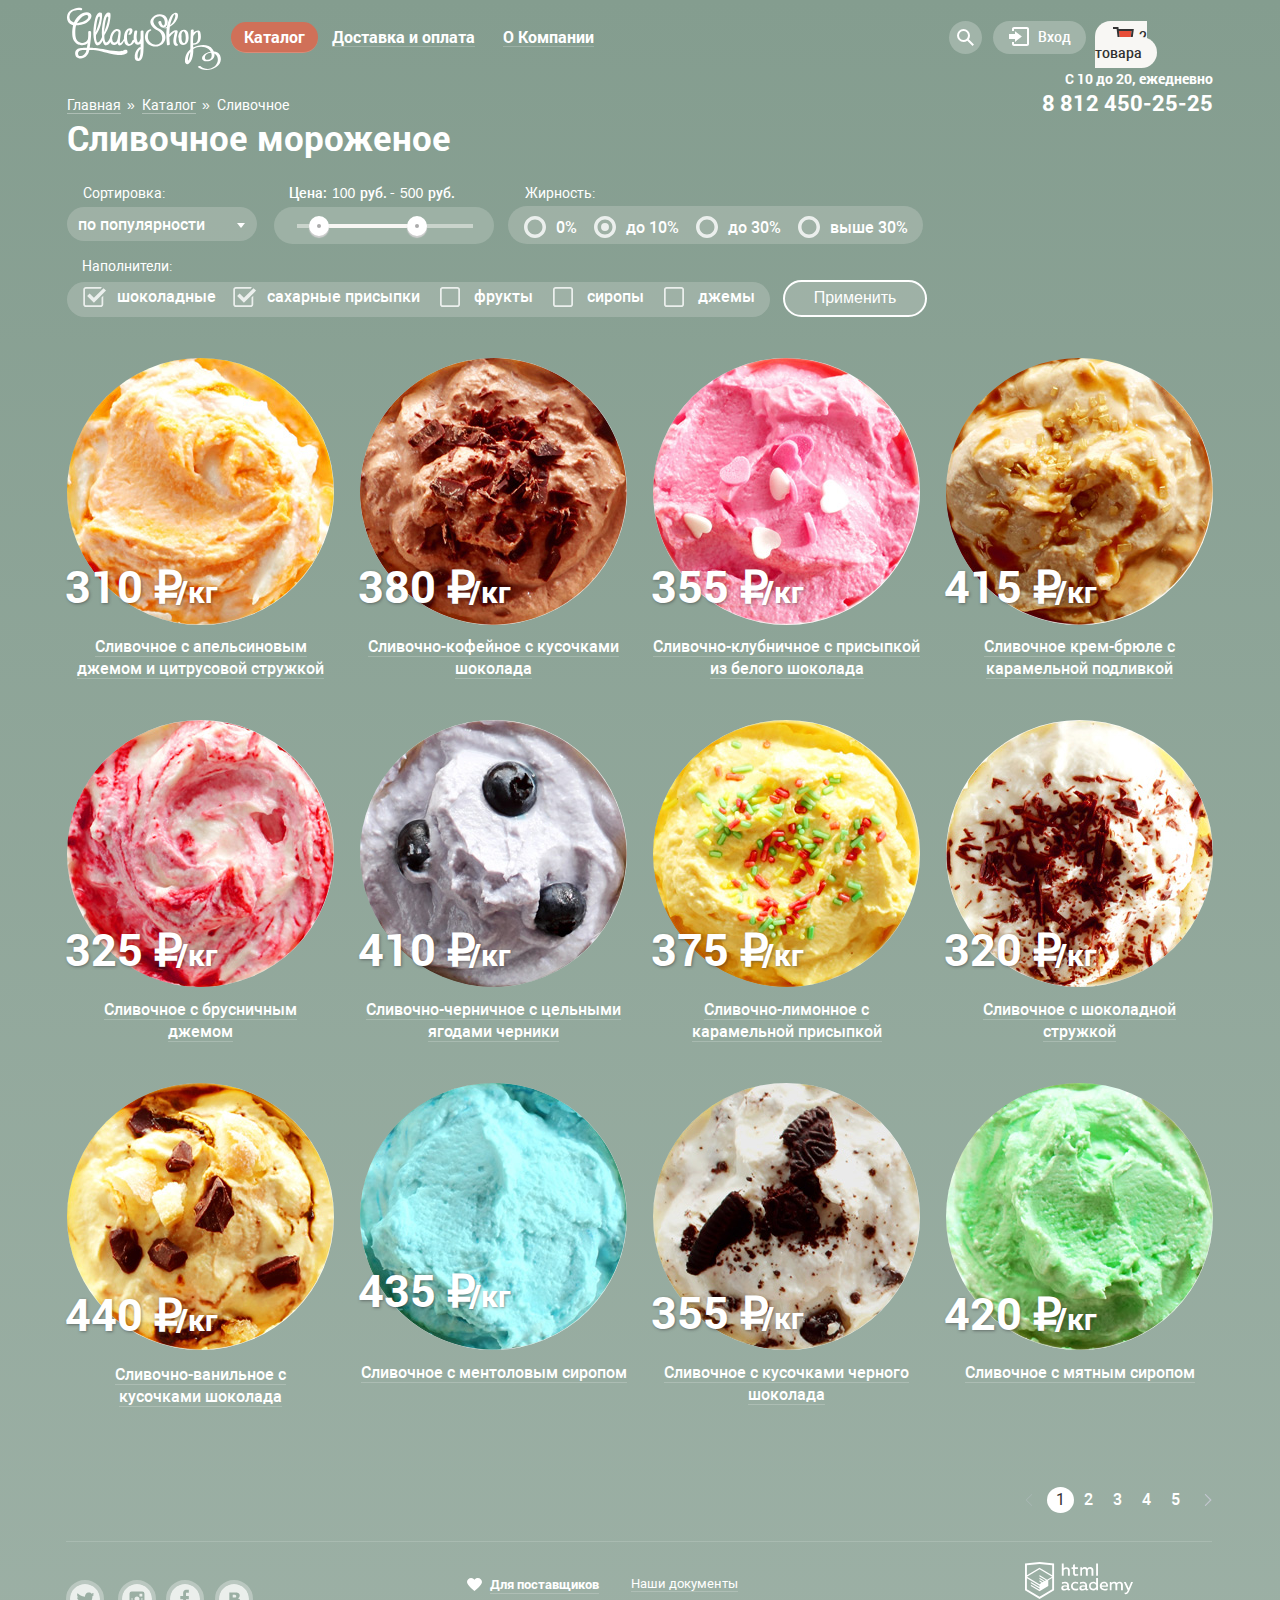
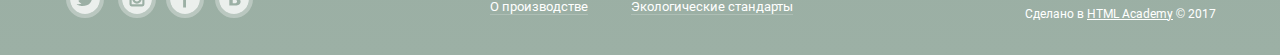
==== commit 7d3b3f51: "Правки после второй защиты" ====
--- a/catalog.html
+++ b/catalog.html
@@ -2,9 +2,10 @@
 <html lang="ru">
 <head>
   <meta charset="utf-8">
+  <meta name="format-detection" content="telephone=no"/>
   <title>HTML Academy: Глейси</title>
   <link href="css/normalize.css" rel="stylesheet">
-  <link href="css/style.min.css" rel="stylesheet">
+  <link href="css/style.css" rel="stylesheet">
 </head>
 <body>
   <div class="wrap-inner">
@@ -71,7 +72,9 @@
             </div>
           </div>
           <div class="user-basket-item">
-            <a class="link user-basket-inner" href="#" aria-label="Корзина">2 товара</a>
+            <a class="link user-basket-inner" href="#" aria-label="Корзина">
+              2 товара
+            </a>
             <div class="basket-modal">
               <ul class="basket-items">
                 <li class="basket-item">
@@ -105,7 +108,7 @@
         </div>
         <div class="user-block">
           <p class="user-text">С 10 до 20, ежедневно</p>
-          <p class="user-text-tel" x-ms-format-detection="none">8 812 450-25-25</p>
+          <p class="user-text-tel">8 812 450-25-25</p>
         </div>
       </header>
       <main class="inner-container">
@@ -246,8 +249,8 @@
                   <a class="link catalog-item-hit" href="#">Cливочное с апельсиновым джемом и цитрусовой стружкой</a>
                 </h3>
                 <p class="catalog-item-price">310 ₽
-                <span class="catalog-item-weight">/кг</span>
-              </p>
+                  <span class="catalog-item-weight">/кг</span>
+                </p>
               </div>
               <div class="catalog-item-cover">
                 <a class="btn preview-button" href="#">Быстрый просмотр</a>
@@ -260,7 +263,7 @@
                   <a class="link catalog-item-hit" href="#">Сливочно-кофейное с кусочками шоколада</a>
                 </h3>
                 <p class="catalog-item-price">380 ₽
-                <span class="catalog-item-weight">/кг</span>
+                  <span class="catalog-item-weight">/кг</span>
                 </p>
               </div>
               <div class="catalog-item-cover">
@@ -274,7 +277,7 @@
                   <a class="link catalog-item-hit" href="#">Сливочно-клубничное с присыпкой из белого шоколада</a>
                 </h3>
                 <p class="catalog-item-price">355 ₽
-                <span class="catalog-item-weight">/кг</span>
+                  <span class="catalog-item-weight">/кг</span>
                 </p>
               </div>
               <div class="catalog-item-cover">
@@ -288,7 +291,7 @@
                   <a class="link catalog-item-hit" href="#">Сливочное крем-брюле с карамельной подливкой</a>
                 </h3>
                 <p class="catalog-item-price">415 ₽
-                <span class="catalog-item-weight">/кг</span>
+                  <span class="catalog-item-weight">/кг</span>
                 </p>
               </div>
               <div class="catalog-item-cover">
@@ -302,7 +305,7 @@
                   <a class="link catalog-item-hit" href="#">Сливочное с брусничным джемом</a>
                 </h3>
                 <p class="catalog-item-price">325 ₽
-                <span class="catalog-item-weight">/кг</span>
+                  <span class="catalog-item-weight">/кг</span>
                 </p>
               </div>
               <div class="catalog-item-cover">
@@ -315,7 +318,7 @@
                 <h3 class="catalog-item-title">
                   <a class="link catalog-item-hit" href="#">Сливочно-черничное с цельными ягодами черники</a></h3>
                   <p class="catalog-item-price">410 ₽
-                  <span class="catalog-item-weight">/кг</span>
+                    <span class="catalog-item-weight">/кг</span>
                   </p>
                 </div>
                 <div class="catalog-item-cover">
@@ -329,7 +332,7 @@
                     <a class="link catalog-item-hit" href="#">Сливочно-лимонное с карамельной присыпкой</a>
                   </h3>
                   <p class="catalog-item-price">375 ₽
-                  <span class="catalog-item-weight">/кг</span>
+                    <span class="catalog-item-weight">/кг</span>
                   </p>
                 </div>
                 <div class="catalog-item-cover">
@@ -343,7 +346,7 @@
                     <a class="link catalog-item-hit" href="#">Сливочное с шоколадной стружкой</a>
                   </h3>
                   <p class="catalog-item-price">320 ₽
-                  <span class="catalog-item-weight">/кг</span>
+                    <span class="catalog-item-weight">/кг</span>
                   </p>
                 </div>
                 <div class="catalog-item-cover">
@@ -357,7 +360,7 @@
                     <a class="link catalog-item-hit" href="#">Сливочно-ванильное с кусочками шоколада</a>
                   </h3>
                   <p class="catalog-item-price">440 ₽
-                  <span class="catalog-item-weight">/кг</span>
+                    <span class="catalog-item-weight">/кг</span>
                   </p>
                 </div>
                 <div class="catalog-item-cover">
@@ -371,7 +374,7 @@
                     <a class="link catalog-item-hit" href="#">Сливочноe с ментоловым сиропом</a>
                   </h3>
                   <p class="catalog-item-price">435 ₽
-                  <span class="catalog-item-weight">/кг</span>
+                    <span class="catalog-item-weight">/кг</span>
                   </p>
                 </div>
                 <div class="catalog-item-cover">
@@ -385,7 +388,7 @@
                     <a class="link catalog-item-hit" href="#">Сливочное с кусочками черного шоколада</a>
                   </h3>
                   <p class="catalog-item-price">355 ₽
-                  <span class="catalog-item-weight">/кг</span>
+                    <span class="catalog-item-weight">/кг</span>
                   </p>
                 </div>
                 <div class="catalog-item-cover">
@@ -399,7 +402,7 @@
                     <a class="link catalog-item-hit" href="#">Сливочное с мятным сиропом</a>
                   </h3>
                   <p class="catalog-item-price catalog-item-prices">420 ₽
-                  <span class="catalog-item-weight">/кг</span>
+                    <span class="catalog-item-weight">/кг</span>
                   </p>
                 </div>
                 <div class="catalog-item-cover">
--- a/css/style.css
+++ b/css/style.css
@@ -0,0 +1,2329 @@
+@font-face {
+  font-weight: 400;
+  font-family: "Roboto";
+  font-style: normal;
+  src: local("Roboto Regular"), url(../fonts/roboto.woff2) format("woff2"), url(../fonts/roboto.woff) format("woff");
+}
+@font-face {
+  font-weight: 500;
+  font-family: "Roboto";
+  font-style: normal;
+  src: local("Roboto Medium"), url(../fonts/robotomedium.woff2) format("woff2"), url(../fonts/robotomedium.woff) format("woff");
+}
+@font-face {
+  font-weight: 700;
+  font-family: "Roboto";
+  font-style: normal;
+  src: local("Roboto Bold"), url(../fonts/robotobold.woff2) format("woff2"), url(../fonts/robotobold.woff) format("woff");
+}
+html {
+  -webkit-box-sizing: border-box;
+  box-sizing: border-box;
+}
+*,
+*:before,
+*:after {
+  -webkit-box-sizing: inherit;
+  box-sizing: inherit;
+}
+body {
+  min-width: 1200px;
+  margin: 0;
+  padding: 0;
+  font-weight: 400;
+  font-size: 16px;
+  line-height: 22px;
+  font-family: "Roboto", "Arial", sans-serif;
+  color: #ffffff;
+  background-color: #849d8f;
+}
+.visually-hidden:not(:focus):not(:active),
+input[type="checkbox"].visually-hidden,
+input[type="radio"].visually-hidden {
+  position: absolute;
+  width: 1px;
+  height: 1px;
+  margin: -1px;
+  padding: 0;
+  overflow: hidden;
+  white-space: nowrap;
+  border: 0;
+  clip: rect(0 0 0 0);
+}
+.wrap {
+  background-color: #849d8f;
+  background-image: url("../img/creamy-slaider1.jpg");
+  background-repeat: no-repeat;
+  background-position: top center;
+  -webkit-transition: background-image 0.5s ease, background-color 0.5s ease;
+  -o-transition: background-image 0.5s ease, background-color 0.5s ease;
+  transition: background-image 0.5s ease, background-color 0.5s ease;
+}
+.wrap::before,
+.wrap::after {
+  content: "";
+  visibility: hidden;
+}
+.wrap::before {
+  background-image: url("../img/creamy-slaider2.jpg");
+}
+.wrap::after {
+  background-image: url("../img/creamy-slaider3.jpg");
+}
+.container {
+  width: 1200px;
+  margin: 0 auto;
+  padding: 0 27px;
+}
+.btn {
+  display: inline-block;
+  padding: 12px 22px;
+  font-weight: 600;
+  font-size: 31px;
+  line-height: 41px;
+  vertical-align: top;
+  text-align: center;
+  color: #ffffff;
+  text-decoration: none;
+  background: #f26843;
+  background-image: -webkit-gradient(linear, left bottom, left top, from(#e74a35), to(#f26843));
+  background-image: -webkit-linear-gradient(bottom, #e74a35, #f26843);
+  background-image: -o-linear-gradient(bottom, #e74a35, #f26843);
+  background-image: linear-gradient(to top, #e74a35, #f26843);
+  border: none;
+  border-radius: 50px;
+  -webkit-box-shadow: 0 2px 2px 0 rgba(172, 16, 0, 0.64);
+  box-shadow: 0 2px 2px 0 rgba(172, 16, 0, 0.64);
+  cursor: pointer;
+}
+.btn:hover {
+  background: -webkit-gradient(linear, left top, left bottom, from(#f58669), to(#ec6f5e));
+  background: -webkit-linear-gradient(top, #f58669 0%, #ec6f5e 100%);
+  background: -o-linear-gradient(top, #f58669 0%, #ec6f5e 100%);
+  background: linear-gradient(to bottom, #f58669 0%, #ec6f5e 100%);
+  -webkit-box-shadow: 0 2px 2px rgba(172, 16, 0, 1);
+  box-shadow: 0 2px 2px rgba(172, 16, 0, 1);
+}
+.btn:active {
+  background: -webkit-gradient(linear, left top, left bottom, from(#d84732), to(#e1613e));
+  background: -webkit-linear-gradient(top, #d84732 0%, #e1613e 100%);
+  background: -o-linear-gradient(top, #d84732 0%, #e1613e 100%);
+  background: linear-gradient(to bottom, #d84732 0%, #e1613e 100%);
+  -webkit-box-shadow: inset 0 2px 2px rgba(172, 16, 0, 1);
+  box-shadow: inset 0 2px 2px rgba(172, 16, 0, 1);
+}
+.link {
+  color: #ffffff;
+  text-decoration: none;
+}
+.header {
+  display: -webkit-box;
+  display: -ms-flexbox;
+  display: flex;
+  -webkit-box-orient: horizontal;
+  -webkit-box-direction: normal;
+  -ms-flex-direction: row;
+  flex-direction: row;
+  -ms-flex-wrap: wrap;
+  flex-wrap: wrap;
+}
+.main-navigation {
+  display: -webkit-box;
+  display: -ms-flexbox;
+  display: flex;
+  width: 587px;
+}
+.main-navigation-logo {
+  margin-top: 7px;
+}
+.main-navigation-list {
+  display: -webkit-box;
+  display: -ms-flexbox;
+  display: flex;
+  -ms-flex-wrap: wrap;
+  flex-wrap: wrap;
+  margin: 0;
+  padding: 0;
+  padding-top: 22px;
+  padding-left: 10px;
+  list-style: none;
+  font-weight: 700;
+  font-size: 16px;
+  line-height: 18px;
+}
+.main-navigation-list li:first-child {
+  margin-right: 1px;
+}
+.main-navigation-list li:nth-child(2) {
+  margin-right: 2px;
+}
+.main-navigation-list a {
+  border-bottom: 1px solid rgba(255, 255, 255, 0.2);
+}
+.main-navigation-link {
+  display: inline-block;
+  margin: 6px 13px;
+  vertical-align: middle;
+  color: #ffffff;
+  text-decoration: none;
+}
+.main-navigation-item {
+  position: relative;
+  z-index: 1;
+}
+.main-navigation-link:hover,
+.main-navigation-link:focus {
+  margin: 0;
+  padding: 6px 13px;
+  color: #333333;
+  background-color: #f7f6f3;
+  border-bottom: none;
+  border-radius: 16px;
+}
+.main-navigation-link:active {
+  color: #323232;
+  background-color: #ededed;
+  border-radius: 15px;
+  -webkit-box-shadow: inset 0 2px 1px 0 #696969;
+  box-shadow: inset 0 2px 1px 0 #696969;
+}
+.main-navigation-submenu {
+  position: absolute;
+  top: 37px;
+  left: -6px;
+  display: none;
+  width: 143px;
+  color: #323232;
+  background-color: #f8f7f4;
+  border-radius: 5px;
+  -webkit-box-shadow: 0 20px 20px 0 rgba(0, 0, 0, 0.4);
+  box-shadow: 0 20px 20px 0 rgba(0, 0, 0, 0.4);
+}
+.main-navigation-items {
+  border-radius: 5px;
+}
+.main-navigation-submenu a {
+  display: inline-block;
+  padding: 6px 13px;
+  font-size: 14px;
+  line-height: 16px;
+  vertical-align: middle;
+  color: #323232;
+  text-decoration: none;
+}
+.navigation-submenu-item::before {
+  content: "";
+  position: absolute;
+  top: 37px;
+  left: 7px;
+  width: 128px;
+  height: 1px;
+  background-color: #d1d0ce;
+}
+.navigation-submenu-current {
+  background-color: #d07058;
+}
+.navigation-submenu-current a {
+  color: #ffffff;
+  border-bottom: none;
+}
+.navigation-submenu-current a:hover {
+  color: #323232;
+}
+.main-navigation-item:hover .main-navigation-submenu {
+  display: block;
+}
+.main-navigation-submenu {
+  margin: 0;
+  padding: 0;
+  list-style: none;
+}
+.main-navigation-submenu li:first-child {
+  padding-top: 4px;
+  padding-bottom: 9px;
+  padding-left: 6px;
+}
+.main-navigation-submenu li:not(:first-child) {
+  margin: 0;
+  padding-bottom: 2px;
+  padding-left: 6px;
+  font-weight: 400;
+  font-size: 14px;
+  line-height: 16px;
+}
+.main-navigation-submenu li:last-child {
+  padding-bottom: 8px;
+}
+.main-navigation-submenu li:hover,
+.main-navigation-submenu li:hover {
+  background-color: #fbded8;
+}
+.main-navigation-submenu li:active {
+  background-color: #f6b5a5;
+}
+.user-navigation {
+  display: -webkit-box;
+  display: -ms-flexbox;
+  display: flex;
+  width: 557px;
+  margin-top: 29px;
+  padding: 0;
+  padding-left: 316px;
+  list-style: none;
+  font-weight: 500;
+  font-size: 14px;
+  line-height: 16px;
+}
+.user-search {
+  position: relative;
+  z-index: 1;
+  margin-top: -8px;
+  margin-left: -1px;
+  padding: 0;
+}
+.user-search-link {
+  display: inline-block;
+  width: 33px;
+  height: 33px;
+  margin-right: 11px;
+  vertical-align: middle;
+  background-color: #a1b4a9;
+  background-image: url("../img/icon-loupe.svg");
+  background-repeat: no-repeat;
+  background-position: center;
+  border: none;
+  border-radius: 50%;
+}
+.user-search-link:hover {
+  background-color: #f8f7f4;
+  background-image: url("../img/icon-loupe-bl.svg");
+  background-repeat: no-repeat;
+  background-position: center;
+}
+.user-search-link:active {
+  background-color: #ededed;
+  background-color: #f8f7f4;
+  -webkit-box-shadow: inset 0 2px 1px #696969;
+  box-shadow: inset 0 2px 1px #696969;
+}
+.user-element-link {
+  margin-right: 8px;
+  padding-top: 8px;
+  padding-right: 15px;
+  padding-bottom: 9px;
+  padding-left: 45px;
+  font-weight: 500;
+  font-size: 14px;
+  line-height: 16px;
+  color: #ffffff;
+  background-color: #a1b4a9;
+  background-image: url("../img/icon-login.svg");
+  background-repeat: no-repeat;
+  background-position: 16px 40%;
+  border: none;
+  border-radius: 25px;
+}
+.user-element-link:hover {
+  font-weight: 500;
+  font-size: 14px;
+  line-height: 16px;
+  color: #323232;
+  color: #323232;
+  background-color: #f8f7f4;
+  background-image: url("../img/icon-login-bl.svg");
+  background-repeat: no-repeat;
+  border: none;
+}
+.user-element-link:active {
+  background-color: #ededed;
+  background-color: #f8f7f4;
+  -webkit-box-shadow: inset 0 2px 1px #696969;
+  box-shadow: inset 0 2px 1px #696969;
+}
+.modal {
+  position: absolute;
+  top: 38px;
+  right: 11px;
+  display: none;
+  width: 341px;
+  height: 84px;
+  background-color: #ffffff;
+  border-radius: 5px;
+  -webkit-box-shadow: 0 20px 20px 0 rgba(0, 0, 0, 0.4);
+  box-shadow: 0 20px 20px 0 rgba(0, 0, 0, 0.4);
+}
+.modal-form-item {
+  width: 311px;
+  height: 44px;
+  margin-top: 21px;
+  margin-left: 13px;
+  padding-left: 15px;
+  font-weight: 700;
+  font-size: 14px;
+  line-height: 24px;
+  color: #323232;
+  border: 1px solid #d3d3d2;
+  border-radius: 5px;
+  outline: none;
+}
+.modal-form-item::-webkit-input-placeholder {
+  font-weight: 300;
+  text-align: left;
+  color: #999999;
+}
+.modal-form-item:-ms-input-placeholder {
+  font-weight: 300;
+  text-align: left;
+  color: #999999;
+}
+.modal-form-item::-ms-input-placeholder {
+  font-weight: 300;
+  text-align: left;
+  color: #999999;
+}
+.modal-form-item::placeholder {
+  font-weight: 300;
+  text-align: left;
+  color: #999999;
+}
+.modal-form-item::-ms-input-placeholder {
+  font-weight: 300;
+  text-align: left;
+  color: #999999;
+}
+.modal-form-item:hover {
+  -webkit-box-shadow: 0 0 0 2px rgba(154, 154, 154, 0.52);
+  box-shadow: 0 0 0 2px rgba(154, 154, 154, 0.52);
+}
+.modal-form-item:focus {
+  -webkit-box-shadow: 0 0 0 2px rgba(46, 136, 228, 0.52);
+  box-shadow: 0 0 0 2px rgba(46, 136, 228, 0.52);
+}
+.user-search:hover .modal {
+  display: block;
+}
+.user-element {
+  position: relative;
+  z-index: 1;
+  margin: 0;
+  padding: 0;
+}
+.modal-login {
+  position: absolute;
+  top: 28px;
+  right: 9px;
+  display: none;
+  width: 277px;
+  height: 214px;
+  background-color: #f8f7f4;
+  border-radius: 5.1px;
+  -webkit-box-shadow: 0 20px 20px 0 rgba(0, 0, 0, 0.4);
+  box-shadow: 0 20px 20px 0 rgba(0, 0, 0, 0.4);
+}
+.modal-login input {
+  width: 241px;
+  height: 44px;
+  margin-top: 21px;
+  margin-left: 20px;
+  padding: 9px 0 9px 11px;
+  font-weight: 700;
+  font-size: 14px;
+  line-height: 24px;
+  color: #999999;
+  border: 1px solid #d3d3d2;
+  border-radius: 5px;
+  outline: none;
+}
+.modal-login input:required {
+  color: #323232;
+}
+.modal-login input::-webkit-input-placeholder {
+  font-weight: 300;
+  text-align: left;
+  color: #999999;
+}
+.modal-login input:-ms-input-placeholder {
+  font-weight: 300;
+  text-align: left;
+  color: #999999;
+}
+.modal-login input::-ms-input-placeholder {
+  font-weight: 300;
+  text-align: left;
+  color: #999999;
+}
+.modal-login input::placeholder {
+  font-weight: 300;
+  text-align: left;
+  color: #999999;
+}
+.modal-login input::-ms-input-placeholder {
+  font-weight: 300;
+  text-align: left;
+  color: #999999;
+}
+.modal-login input:hover {
+  -webkit-box-shadow: 0 0 0 2px rgba(154, 154, 154, 0.52);
+  box-shadow: 0 0 0 2px rgba(154, 154, 154, 0.52);
+}
+.modal-login input:focus {
+  -webkit-box-shadow: 0 0 0 2px rgba(46, 136, 228, 0.52);
+  box-shadow: 0 0 0 2px rgba(46, 136, 228, 0.52);
+}
+.modal-login p {
+  margin: 0;
+  padding: 0;
+}
+.modal-login-link a,
+.modal-login-links a {
+  font-weight: 300;
+  font-size: 13px;
+  line-height: 24px;
+  color: #323232;
+  border-bottom: 1px solid #adacaa;
+}
+.modal-login-link {
+  position: absolute;
+  top: 146px;
+  right: 7px;
+  display: inline-block;
+  width: 131px;
+  margin: 0;
+  padding: 0;
+  vertical-align: middle;
+}
+.modal-login-links {
+  position: absolute;
+  top: 167px;
+  right: 7px;
+  display: inline-block;
+  width: 131px;
+  margin: 0;
+  padding: 0;
+  vertical-align: middle;
+}
+.modal-login-link a:hover,
+.modal-login-links a:hover {
+  color: #e84d37;
+  border-bottom: 1px solid rgba(249, 205, 196, 0.3);
+}
+.modal-btn {
+  display: inline-block;
+  width: 100px;
+  margin: 0;
+  margin-top: 20px;
+  margin-left: 18px;
+  padding-top: 11px;
+  padding-right: 20px;
+  padding-right: 20px;
+  padding-bottom: 9px;
+  font-weight: 700;
+  font-size: 18px;
+  line-height: 24px;
+  vertical-align: center;
+  -webkit-box-shadow: 0 1px 2px 0 #ac1000;
+  box-shadow: 0 1px 2px 0 #ac1000;
+}
+.user-element:hover .modal-login {
+  display: block;
+}
+.user-basket {
+  margin: 0;
+  padding: 0;
+}
+.user-basket-link {
+  padding-top: 8px;
+  padding-right: 18px;
+  padding-bottom: 9px;
+  padding-left: 45px;
+  font-weight: 500;
+  font-size: 14px;
+  line-height: 16px;
+  color: #ffffff;
+  background-color: #a1b4a9;
+  background-image: url("../img/icon-basket.svg");
+  background-repeat: no-repeat;
+  background-position: 16px 6px;
+  border: none;
+  border-radius: 30px;
+}
+.user-basket-link:hover {
+  padding-top: 8px;
+  padding-right: 18px;
+  padding-bottom: 9px;
+  padding-left: 45px;
+  font-weight: 500;
+  font-size: 14px;
+  line-height: 16px;
+  color: #323232;
+  background-color: #f8f7f4;
+  background-image: url("../img/icon-basket-bl.svg");
+  background-repeat: no-repeat;
+  background-position: 16px 6px;
+  border: none;
+  border-radius: 20px;
+  opacity: 0.99;
+}
+.user-basket-link:active {
+  background-color: #ededed;
+  background-color: #f8f7f4;
+  -webkit-box-shadow: inset 0 2px 1px #696969;
+  box-shadow: inset 0 2px 1px #696969;
+}
+.user-block {
+  display: -webkit-box;
+  display: -ms-flexbox;
+  display: flex;
+  -webkit-box-orient: vertical;
+  -webkit-box-direction: normal;
+  -ms-flex-direction: column;
+  flex-direction: column;
+  -webkit-box-pack: end;
+  -ms-flex-pack: end;
+  justify-content: flex-end;
+  -webkit-box-align: end;
+  -ms-flex-align: end;
+  align-items: flex-end;
+  margin-top: -18px;
+  margin-left: auto;
+}
+.user-text {
+  margin: 12px 0;
+  padding: 0;
+  font-weight: 700;
+  font-size: 14px;
+  line-height: 16px;
+}
+.user-text-tel {
+  margin: -8px 0;
+  padding: 0;
+  font-weight: 700;
+  font-size: 22px;
+  line-height: 24px;
+  color: #ffffff;
+  border: none;
+}
+.slider {
+  position: relative;
+  padding-top: 319px;
+  text-align: center;
+  color: #ffffff;
+}
+.slider-list {
+  margin: 0;
+  padding: 0;
+  list-style: none;
+}
+.slide {
+  display: none;
+}
+.slide-title {
+  width: 700px;
+  margin: 0 auto;
+  margin-top: -37px;
+  margin-bottom: 32px;
+  font-weight: 700;
+  font-size: 60px;
+  line-height: 60px;
+}
+.button {
+  display: inline-block;
+  padding: 10px 44px;
+  font-weight: 700;
+  font-size: 32px;
+  line-height: 44px;
+  vertical-align: top;
+  text-align: center;
+  color: #ffffff;
+  text-decoration: none;
+  text-shadow: 0 2px 5px rgba(160, 32, 11, 0.76);
+  background: #f26843;
+  background: -webkit-gradient(linear, left top, left bottom, from(#f26843), to(#e74a35));
+  background: -webkit-linear-gradient(top, #f26843 0%, #e74a35 100%);
+  background: -o-linear-gradient(top, #f26843 0%, #e74a35 100%);
+  background: linear-gradient(to bottom, #f26843 0%, #e74a35 100%);
+  border: none;
+  border-radius: 50px;
+  -webkit-box-shadow: 0 2px 2px rgba(172, 16, 0, 0.64);
+  box-shadow: 0 2px 2px rgba(172, 16, 0, 0.64);
+  cursor: pointer;
+}
+.button:hover {
+  background: -webkit-gradient(linear, left top, left bottom, from(#f58669), to(#ec6f5e));
+  background: -webkit-linear-gradient(top, #f58669 0%, #ec6f5e 100%);
+  background: -o-linear-gradient(top, #f58669 0%, #ec6f5e 100%);
+  background: linear-gradient(to bottom, #f58669 0%, #ec6f5e 100%);
+  -webkit-box-shadow: 0 2px 2px rgba(172, 16, 0, 1);
+  box-shadow: 0 2px 2px rgba(172, 16, 0, 1);
+}
+.button:active {
+  background: -webkit-gradient(linear, left top, left bottom, from(#d84732), to(#e1613e));
+  background: -webkit-linear-gradient(top, #d84732 0%, #e1613e 100%);
+  background: -o-linear-gradient(top, #d84732 0%, #e1613e 100%);
+  background: linear-gradient(to bottom, #d84732 0%, #e1613e 100%);
+  -webkit-box-shadow: inset 0 2px 2px rgba(172, 16, 0, 1);
+  box-shadow: inset 0 2px 2px rgba(172, 16, 0, 1);
+}
+.slider-controls {
+  position: absolute;
+  bottom: 22px;
+  left: 0;
+  z-index: 20;
+  font-size: 0;
+}
+.slider-controls label {
+  display: inline-block;
+  width: 21px;
+  height: 21px;
+  margin-right: 8px;
+  vertical-align: top;
+  background-color: transparent;
+  border: 2px solid #ffffff;
+  border-radius: 50%;
+  cursor: pointer;
+}
+.slider-controls label:hover {
+  background-color: rgba(255, 255, 255, 0.4);
+}
+.slider-controls label:active {
+  background-color: #ffffff;
+}
+#product-1:checked~.wrap {
+  background-color: #849d8f;
+  background-image: url("../img/creamy-slaider1.jpg");
+}
+#product-2:checked~.wrap {
+  background-color: #8996a6;
+  background-image: url("../img/creamy-slaider2.jpg");
+}
+#product-3:checked~.wrap {
+  background-color: #9d8b84;
+  background-image: url("../img/creamy-slaider3.jpg");
+}
+#product-1:checked~.wrap #slide1,
+#product-2:checked~.wrap #slide2,
+#product-3:checked~.wrap #slide3 {
+  display: block;
+}
+#product-1:checked~.wrap label[for="product-1"],
+#product-2:checked~.wrap label[for="product-2"],
+#product-3:checked~.wrap label[for="product-3"] {
+  background-color: #ffffff;
+}
+.special-offers {
+  position: relative;
+  display: -webkit-box;
+  display: -ms-flexbox;
+  display: flex;
+  margin-top: 41px;
+  margin-bottom: 42px;
+}
+.section-text {
+  -webkit-box-align: start;
+  -ms-flex-align: start;
+  align-items: flex-start;
+  width: 560px;
+  margin-right: 26px;
+  padding: 0;
+  padding-bottom: 22px;
+  background-color: #3d052b;
+  background-image: url("../img/i-rasberries.jpg");
+  background-repeat: repeat;
+  border-radius: 15px;
+}
+.section-text h3 {
+  margin: 13px 19px;
+  padding: 0;
+  font-weight: 700;
+  font-size: 35px;
+  line-height: 41px;
+}
+.section-text p {
+  margin: 16px 19px;
+  margin-bottom: 45px;
+  padding: 0;
+  font-weight: 700;
+  font-size: 18px;
+  line-height: 22px;
+}
+.section-btn {
+  display: inline-block;
+  width: 165px;
+  margin-left: 375px;
+  padding-top: 11px;
+  padding-right: 20px;
+  padding-bottom: 12px;
+  padding-left: 16px;
+  font-weight: 700;
+  font-size: 18px;
+  line-height: 24px;
+  vertical-align: center;
+}
+.section-text-item {
+  -webkit-box-align: start;
+  -ms-flex-align: start;
+  align-items: flex-start;
+  width: 560px;
+  margin: 0;
+  padding: 0;
+  padding-bottom: 23px;
+  background-color: #1a140f;
+  background-image: url("../img/i-chocolate.jpg");
+  background-repeat: repeat;
+  border-radius: 15px;
+}
+.section-text-item h3 {
+  margin: 13px 19px;
+  padding: 0;
+  font-weight: 700;
+  font-size: 35px;
+  line-height: 41px;
+}
+.section-text-item p {
+  margin: 16px 19px;
+  margin-bottom: 45px;
+  padding: 0;
+  font-weight: 700;
+  font-size: 18px;
+  line-height: 22px;
+}
+.section-btn-item {
+  display: inline-block;
+  width: 189px;
+  margin-left: 349px;
+  padding-top: 10px;
+  padding-right: 20px;
+  padding-bottom: 12px;
+  padding-left: 21px;
+  font-weight: 700;
+  font-size: 18px;
+  line-height: 24px;
+  vertical-align: center;
+}
+.product-line {
+  margin-bottom: 40px;
+}
+.product-list {
+  display: -webkit-box;
+  display: -ms-flexbox;
+  display: flex;
+  -ms-flex-wrap: wrap;
+  flex-wrap: wrap;
+  width: 1172px;
+  margin: 0;
+  padding: 0;
+  list-style: none;
+}
+.product-item-link {
+  position: relative;
+  z-index: 2;
+  width: 267px;
+  margin-right: 26px;
+}
+.product-hit::before {
+  content: "";
+  position: absolute;
+  top: -2px;
+  left: 0;
+  width: 61px;
+  height: 61px;
+  background-image: url("../img/icon-hit.svg");
+}
+.product-item-img {
+  margin-bottom: 5px;
+  border-radius: 150px;
+}
+.product-item-title {
+  margin: 0;
+  padding: 0;
+  font-weight: 500;
+  font-size: 16px;
+  line-height: 22px;
+  text-align: center;
+}
+.product-item-hit {
+  border-bottom: 1px solid rgba(255, 255, 255, 0.2);
+}
+.product-item-hit:hover,
+.producr-item-hit:focus {
+  color: #ffbc9e;
+  border-bottom: 1px solid rgba(249, 205, 196, 0.3);
+}
+.product-item-price {
+  position: absolute;
+  bottom: 70px;
+  left: -2px;
+  margin: 0;
+  padding: 0;
+  font-weight: 700;
+  font-size: 45px;
+  line-height: 45px;
+  text-shadow: 0.5px 0.9px 3px rgba(49, 50, 53, 0.5);
+}
+.product-item-weight {
+  position: absolute;
+  top: 4px;
+  left: 111px;
+  min-width: 50px;
+  margin: 0;
+  padding: 0;
+  font-weight: 700;
+  font-size: 30px;
+  line-height: 45px;
+}
+.product-item-weight b {
+  font-weight: 700;
+  font-size: 45px;
+  line-height: 45px;
+}
+.product-item {
+  position: relative;
+}
+.product-item:hover .product-item-cover {
+  display: block;
+}
+.product-item-cover {
+  position: absolute;
+  top: -7px;
+  left: -11px;
+  display: none;
+  width: 293px;
+  min-height: 405px;
+  padding-top: 339px;
+  font-weight: 700;
+  font-size: 18px;
+  line-height: 24px;
+  background: rgba(248, 247, 244, 0.2);
+  border-radius: 11px;
+  -webkit-box-shadow: 0 20px 20px rgba(0, 0, 0, 0.4);
+  box-shadow: 0 20px 20px rgba(0, 0, 0, 0.4);
+}
+.preview-button {
+  display: block;
+  width: 200px;
+  height: 44px;
+  margin-left: 45px;
+  padding: 10px;
+  padding-top: 8px;
+  font-weight: 700;
+  font-size: 18px;
+  line-height: 24px;
+  color: #fefefe;
+}
+.main-description {
+  min-height: 306px;
+  margin-bottom: 41px;
+  padding: 24px 31px 2px 20px;
+  color: #323232;
+  background-color: #c4c3b0;
+  background-image: url("../img/bg-wafer.jpg");
+  background-repeat: repeat;
+  border-radius: 15px;
+}
+.main-description-title {
+  margin: 0;
+  margin-bottom: 20px;
+  padding: 0;
+  font-weight: 500;
+  font-size: 24px;
+  line-height: 30px;
+  word-spacing: 2px;
+}
+.main-description-content {
+  display: -webkit-box;
+  display: -ms-flexbox;
+  display: flex;
+  -ms-flex-wrap: wrap;
+  flex-wrap: wrap;
+  margin: 0;
+  padding: 0;
+  list-style: none;
+  font-weight: 400;
+  font-size: 16px;
+  line-height: 22px;
+}
+.main-description-text {
+  position: relative;
+  width: 547px;
+  margin-bottom: 22px;
+  padding-left: 56px;
+}
+.main-description-content li:nth-child(2n) {
+  position: relative;
+  margin-bottom: 22px;
+  padding-left: 77px;
+}
+.main-description-text::before {
+  content: "";
+  position: absolute;
+  top: -12px;
+  left: 0;
+  width: 49px;
+  height: 49px;
+  background-repeat: no-repeat;
+  background-position: 0 0;
+}
+.ice-cream-icon::before {
+  background-image: url("../img/s-icon-icecream.svg");
+}
+.cow-icon::before {
+  background-image: url("../img/s-icon-cow.svg");
+}
+.main-description-content li:nth-child(2n)::before {
+  content: "";
+  position: absolute;
+  top: -13px;
+  left: 18px;
+  width: 49px;
+  height: 49px;
+  background-repeat: no-repeat;
+  background-position: 0 0;
+}
+.eco-icon::before {
+  background-image: url("../img/s-icon-raw.svg");
+}
+.temperature-icon::before {
+  background-image: url("../img/s-icon-temp.svg");
+}
+.main-bottom-content {
+  display: -webkit-box;
+  display: -ms-flexbox;
+  display: flex;
+  -ms-flex-wrap: wrap;
+  flex-wrap: wrap;
+  margin-bottom: 40px;
+}
+.main-blog {
+  width: 560px;
+  margin-right: 25px;
+  color: #323232;
+  background-color: #ffffff;
+  background-image: url("../img/index-sherbet-bg.jpg");
+  border-radius: 15px;
+}
+.main-blog-title {
+  margin: 0;
+  padding: 22px 18px;
+  padding-bottom: 4px;
+  font-weight: 500;
+  font-size: 16px;
+  line-height: 22px;
+}
+.main-blog-description {
+  margin: 0;
+  padding: 0 18px;
+}
+.main-blog-link {
+  display: inline-block;
+  width: 289px;
+  margin-bottom: 81px;
+  font-weight: 700;
+  font-size: 24px;
+  line-height: 30px;
+  vertical-align: middle;
+  color: #323232;
+  text-decoration: underline;
+  text-decoration-skip-ink: none;
+}
+.main-blog-link:hover,
+.main-blog-link:active {
+  color: #e84d37;
+}
+.subscribe {
+  width: 560px;
+  padding-bottom: 8px;
+  color: #5a5a5a;
+  background-color: #f8f7f4;
+  background-image: url("../img/index-post-bg.jpg");
+  border-radius: 15px;
+}
+.subscribe-text {
+  display: inline-block;
+  margin: 0;
+  padding: 33px 27px;
+  padding-bottom: 4px;
+  font-size: 16px;
+  line-height: 22px;
+  vertical-align: middle;
+}
+.subscribe-form {
+  margin-top: 32px;
+  margin-left: 26px;
+}
+.subscribe input {
+  width: 368px;
+  height: 44px;
+  padding-left: 12px;
+  font-weight: 700;
+  font-size: 16px;
+  line-height: 24px;
+  border: 1px solid #d3d3d2;
+  border-radius: 5px;
+}
+.subscribe input::-webkit-input-placeholder {
+  font-weight: 400;
+  color: #999999;
+}
+.subscribe input:-ms-input-placeholder {
+  font-weight: 400;
+  color: #999999;
+}
+.subscribe input::-ms-input-placeholder {
+  font-weight: 400;
+  color: #999999;
+}
+.subscribe input::placeholder {
+  font-weight: 400;
+  color: #999999;
+}
+.subscribe input::-ms-input-placeholder {
+  font-weight: 400;
+  color: #999999;
+}
+.subscribe input:hover {
+  -webkit-box-shadow: 0 0 0 2px rgba(154, 154, 154, 0.52);
+  box-shadow: 0 0 0 2px rgba(154, 154, 154, 0.52);
+}
+.subscribe input:focus {
+  -webkit-box-shadow: 0 0 0 2px rgba(46, 136, 228, 0.52);
+  box-shadow: 0 0 0 2px rgba(46, 136, 228, 0.52);
+}
+.subscribe-btn {
+  display: inline-block;
+  width: 129px;
+  margin-top: -1px;
+  margin-left: 8px;
+  padding-top: 11px;
+  padding-right: 10px;
+  padding-bottom: 10px;
+  padding-left: 10px;
+  font-weight: 700;
+  font-size: 18px;
+  line-height: 24px;
+  vertical-align: middle;
+}
+.contacts {
+  position: relative;
+}
+.contacts-map {
+  width: 1200px;
+  height: 430px;
+  margin: 0 -27px;
+  padding: 0;
+  background-color: #f7f1d9;
+  background-image: url("../img/index-map.jpg");
+  background-repeat: no-repeat;
+}
+.contacts-address {
+  position: absolute;
+  top: 63px;
+  right: 1px;
+  width: 300px;
+  padding: 28px 24px;
+  color: #323232;
+  background-color: #ffffff;
+  border-radius: 10px;
+}
+.contacts-add {
+  width: 148px;
+  margin: 0;
+  padding: 0;
+  font-size: 14px;
+  line-height: 20px;
+}
+.contacts-address b {
+  font-weight: 700;
+  font-size: 18px;
+  line-height: 22px;
+}
+.contacts-phone {
+  margin: 0;
+  padding-top: 19px;
+  padding-bottom: 5px;
+  font-size: 14px;
+  line-height: 20px;
+}
+.contacts-table {
+  margin: 0;
+  padding-top: 0;
+  padding-bottom: 24px;
+  font-size: 14px;
+  line-height: 22px;
+}
+.callback-link {
+  margin-bottom: 6px;
+  padding-top: 7px;
+  padding-right: 25px;
+  padding-bottom: 10px;
+  padding-left: 28px;
+  font-weight: 700;
+  font-size: 18px;
+  line-height: 24px;
+}
+.modal-feedback {
+  position: fixed;
+  top: 10%;
+  left: 50%;
+  z-index: 55;
+  display: none;
+  width: 477px;
+  height: 443px;
+  padding: 16px;
+  padding-left: 25px;
+  color: #323232;
+  background-color: #f8f7f4;
+  border-radius: 10px;
+  -webkit-transform: translateX(-50%);
+  -ms-transform: translateX(-50%);
+  transform: translateX(-50%);
+}
+.feedback-showed {
+  display: block;
+  -webkit-animation: bounce 0.25s;
+  animation: bounce 0.25s;
+}
+@-webkit-keyframes bounce {
+  0% {
+    -webkit-transform: translateY(-2000px);
+    transform: translateY(-2000px);
+    -webkit-transform: translateX(-50%);
+    transform: translateX(-50%);
+  }
+  70% {
+    -webkit-transform: translateY(30px);
+    transform: translateY(30px);
+    -webkit-transform: translateX(-50%);
+    transform: translateX(-50%);
+  }
+  90% {
+    -webkit-transform: translateY(-10px);
+    transform: translateY(-10px);
+    -webkit-transform: translateX(-50%);
+    transform: translateX(-50%);
+  }
+  100% {
+    -webkit-transform: translateY(0);
+    transform: translateY(0);
+    -webkit-transform: translateX(-50%);
+    transform: translateX(-50%);
+  }
+}
+@keyframes bounce {
+  0% {
+    -webkit-transform: translateY(-2000px);
+    transform: translateY(-2000px);
+    -webkit-transform: translateX(-50%);
+    transform: translateX(-50%);
+  }
+  70% {
+    -webkit-transform: translateY(30px);
+    transform: translateY(30px);
+    -webkit-transform: translateX(-50%);
+    transform: translateX(-50%);
+  }
+  90% {
+    -webkit-transform: translateY(-10px);
+    transform: translateY(-10px);
+    -webkit-transform: translateX(-50%);
+    transform: translateX(-50%);
+  }
+  100% {
+    -webkit-transform: translateY(0);
+    transform: translateY(0);
+    -webkit-transform: translateX(-50%);
+    transform: translateX(-50%);
+  }
+}
+.feedback-shake {
+  -webkit-animation: shake 0.6s;
+  animation: shake 0.6s;
+}
+@-webkit-keyframes shake {
+  0%,
+  100% {
+    -webkit-transform: translateX(0);
+    transform: translateX(0);
+  }
+  10%,
+  30%,
+  50%,
+  70%,
+  90% {
+    -webkit-transform: translateX(-10px);
+    transform: translateX(-10px);
+  }
+  20%,
+  40%,
+  60%,
+  80% {
+    -webkit-transform: translateX(10px);
+    transform: translateX(10px);
+  }
+}
+@keyframes shake {
+  0%,
+  100% {
+    -webkit-transform: translateX(0px);
+    transform: translateX(0px);
+  }
+  10%,
+  30%,
+  50%,
+  70%,
+  90% {
+    -webkit-transform: translateX(-10px);
+    transform: translateX(-10px);
+  }
+  20%,
+  40%,
+  60%,
+  80% {
+    -webkit-transform: translateX(10px);
+    transform: translateX(10px);
+  }
+}
+.modal-caption {
+  margin: 0;
+  margin-bottom: 19px;
+  padding: 0;
+  font-weight: 500;
+  font-size: 24px;
+  line-height: 28px;
+}
+.modal-callback-name {
+  margin: 0;
+  margin-bottom: 20px;
+  padding: 0;
+}
+.modal-callback-email {
+  margin: 0;
+  margin-bottom: 20px;
+  padding: 0;
+}
+.modal-close {
+  position: absolute;
+  top: 14px;
+  right: 17px;
+  width: 18px;
+  height: 18px;
+  font-size: 0;
+  background-color: transparent;
+  border: 0;
+  cursor: pointer;
+}
+.modal-close::before,
+.modal-close::after {
+  content: "";
+  position: absolute;
+  top: 7px;
+  left: -1px;
+  width: 22px;
+  height: 2px;
+  background-color: #323232;
+}
+.modal-close::before {
+  -webkit-transform: rotate(45deg);
+  -ms-transform: rotate(45deg);
+  transform: rotate(45deg);
+}
+.modal-close::after {
+  -webkit-transform: rotate(-45deg);
+  -ms-transform: rotate(-45deg);
+  transform: rotate(-45deg);
+}
+.modal-feedback input,
+.modal-feedback textarea {
+  width: 267px;
+  height: 44px;
+  padding: 14px 0 14px 14px;
+  font-weight: 700;
+  font-size: 16px;
+  line-height: 24px;
+  color: #000000;
+  border: 1px solid #d3d3d2;
+  border-radius: 5px;
+}
+.modal-feedback textarea {
+  width: 430px;
+  height: 155px;
+  padding: 9px 0 14px 14px;
+}
+.modal-feedback input::-webkit-input-placeholder,
+.modal-feedback textarea::-webkit-input-placeholder {
+  font-weight: 400;
+  color: #999999;
+}
+.modal-feedback input:-ms-input-placeholder,
+.modal-feedback textarea:-ms-input-placeholder {
+  font-weight: 400;
+  color: #999999;
+}
+.modal-feedback input::-ms-input-placeholder,
+.modal-feedback textarea::-ms-input-placeholder {
+  font-weight: 400;
+  color: #999999;
+}
+.modal-feedback input::placeholder,
+.modal-feedback textarea::placeholder {
+  font-weight: 400;
+  color: #999999;
+}
+.modal-feedback input::-ms-input-placeholder,
+.modal-feedback textarea::-ms-input-placeholder {
+  font-weight: 400;
+  color: #999999;
+}
+.modal-feedback input:hover,
+.modal-feedback textarea:hover {
+  -webkit-box-shadow: 0 0 0 2px rgba(154, 154, 154, 0.52);
+  box-shadow: 0 0 0 2px rgba(154, 154, 154, 0.52);
+}
+.modal-feedback input:focus,
+.modal-feedback textarea:focus {
+  -webkit-box-shadow: 0 0 0 2px rgba(46, 136, 228, 0.52);
+  box-shadow: 0 0 0 2px rgba(46, 136, 228, 0.52);
+}
+.modal-callback-message {
+  margin: 0;
+  margin-bottom: 22px;
+  padding: 0;
+}
+.feedback-button {
+  display: inline-block;
+  width: 138px;
+  margin-left: 291px;
+  padding-top: 11px;
+  padding-right: 18px;
+  padding-bottom: 9px;
+  padding-left: 18px;
+  font-weight: 700;
+  font-size: 18px;
+  line-height: 24px;
+  vertical-align: middle;
+}
+.main-footer {
+  display: -webkit-box;
+  display: -ms-flexbox;
+  display: flex;
+  margin: -1px -27px;
+  padding: 0;
+}
+.social-items {
+  display: -webkit-box;
+  display: -ms-flexbox;
+  display: flex;
+  -ms-flex-wrap: wrap;
+  flex-wrap: wrap;
+  margin: 37px 26px;
+  padding: 0;
+  list-style: none;
+}
+.social-item {
+  margin-right: 14px;
+}
+.social-items li:nth-child(2) {
+  margin-right: 10px;
+}
+.social-items li:nth-child(3) {
+  margin-right: 11px;
+}
+.social-button {
+  display: -webkit-box;
+  display: -ms-flexbox;
+  display: flex;
+  -webkit-box-pack: center;
+  -ms-flex-pack: center;
+  justify-content: center;
+  -webkit-box-align: center;
+  -ms-flex-align: center;
+  align-items: center;
+  width: 38px;
+  height: 38px;
+  border: 4px solid #c2cec7;
+  border-radius: 50%;
+  opacity: 0.8;
+}
+.social-button:hover,
+.social-button:focus {
+  border: 4px solid #dae2de;
+  opacity: 1;
+}
+.social-button:active {
+  border: 4px solid #d4ddd8;
+  opacity: 0.9;
+}
+.footer-nav {
+  position: relative;
+  display: -webkit-box;
+  display: -ms-flexbox;
+  display: flex;
+  -ms-flex-wrap: wrap;
+  flex-wrap: wrap;
+  width: 360px;
+  margin: 32px 60px 33px 197px;
+  padding: 0;
+  list-style: none;
+  font-size: 13px;
+  line-height: 18px;
+}
+.footer-list {
+  min-width: 116px;
+  margin-right: 25px;
+}
+.footer-list-item {
+  font-weight: 700;
+}
+.footer-list-item::before {
+  content: "";
+  position: absolute;
+  top: 3px;
+  right: 368px;
+  width: 15px;
+  height: 13px;
+  background-image: url("../img/icon-heart.svg");
+}
+.footer-list-link {
+  border-bottom: 1px solid #aebeb5;
+}
+.footer-list-link:hover,
+.footer-list-link:focus,
+.footer-list-link:active {
+  color: #ffbc9e;
+  border-bottom: 1px solid #ffbc9e;
+}
+.footer-copyright {
+  display: -webkit-box;
+  display: -ms-flexbox;
+  display: flex;
+  -webkit-box-orient: vertical;
+  -webkit-box-direction: normal;
+  -ms-flex-direction: column;
+  flex-direction: column;
+  margin: 18px 10px 20px 115px;
+  padding: 0;
+  font-size: 12px;
+  line-height: 18px;
+}
+.footer-html-logo {
+  margin: 0;
+  padding: 0;
+}
+.footer-html-text {
+  margin: 0;
+  padding: 0;
+}
+.footer-html-text:hover,
+.footer-html-text:focus,
+.footer-html-text:active {
+  color: #ffbc9e;
+}
+.footer-html-text a {
+  list-style: none;
+  color: #ffffff;
+}
+.footer-html-text:hover>a,
+.footer-html-text:focus>a,
+.footer-html-text:active>a {
+  color: #ffbc9e;
+}
+/* Catalog */
+
+.wrap-inner {
+  background: -webkit-gradient(linear, left bottom, left top, from(#9cb0a5), to(#849d8f));
+  background: -webkit-linear-gradient(bottom, #9cb0a5, #849d8f);
+  background: -o-linear-gradient(bottom, #9cb0a5, #849d8f);
+  background: linear-gradient(to top, #9cb0a5, #849d8f);
+}
+.user-navigation-inner {
+  padding-left: 296px;
+}
+.main-navigation-inner {
+  display: inline-block;
+  padding: 6px 13px;
+  vertical-align: middle;
+  background-color: #d07058;
+  border-radius: 15px;
+}
+.user-basket-inner {
+  padding-top: 8px;
+  padding-right: 15px;
+  padding-bottom: 7px;
+  padding-left: 44px;
+  font-weight: 500;
+  font-size: 14px;
+  line-height: 16px;
+  color: #323232;
+  background-color: #f8f7f4;
+  background-image: url("../img/icon-red-basket.svg");
+  background-repeat: no-repeat;
+  background-position: 18px 6px;
+  border: none;
+  border-radius: 30px;
+}
+.user-basket-item {
+  position: relative;
+  height: 32px;
+  margin-left: 1px;
+}
+.user-basket-item:hover {
+  height: 35px;
+}
+.user-basket-item:hover .basket-modal {
+  display: block;
+}
+.basket-modal {
+  position: absolute;
+  top: 13px;
+  right: -3px;
+  display: none;
+  width: 540px;
+  margin-top: 14px;
+  padding: 15px 20px;
+  padding-bottom: 105px;
+  background-color: #f8f7f4;
+  border-radius: 5px;
+  -webkit-box-shadow: 0 20px 20px rgba(0, 0, 0, 0.4);
+  box-shadow: 0 20px 20px rgba(0, 0, 0, 0.4);
+}
+.basket-items {
+  display: -webkit-box;
+  display: -ms-flexbox;
+  display: flex;
+  -ms-flex-wrap: wrap;
+  flex-wrap: wrap;
+  margin: 5px 0;
+}
+.basket-items::before {
+  content: "";
+  position: absolute;
+  top: 130px;
+  right: 15px;
+  width: 510px;
+  height: 1px;
+  background-color: #cacac7;
+}
+.basket-item {
+  display: -webkit-box;
+  display: -ms-flexbox;
+  display: flex;
+  width: 490px;
+  margin: 0;
+  margin-bottom: 19px;
+  padding: 0;
+  font-weight: 400;
+  font-size: 13px;
+  line-height: 16px;
+  color: #323232;
+}
+.item-remove-btn {
+  position: absolute;
+  top: 28px;
+  left: 15px;
+  width: 11px;
+  height: 11px;
+  font-size: 0;
+  background-color: transparent;
+  border: 0;
+  cursor: pointer;
+}
+.item-remove-btn::before,
+.item-remove-btn::after {
+  content: "";
+  position: absolute;
+  top: 7px;
+  left: -1px;
+  width: 14px;
+  height: 1px;
+  background-color: #323232;
+}
+.item-remove-btn::before {
+  -webkit-transform: rotate(45deg);
+  -ms-transform: rotate(45deg);
+  transform: rotate(45deg);
+}
+.item-remove-btn::after {
+  -webkit-transform: rotate(-45deg);
+  -ms-transform: rotate(-45deg);
+  transform: rotate(-45deg);
+}
+.item-remove-btns {
+  position: absolute;
+  top: 82px;
+  left: 15px;
+}
+.basket-item img {
+  margin-right: 13px;
+  margin-left: -19px;
+  border-radius: 30px;
+}
+.basket-text {
+  width: 229px;
+  margin: 0;
+  margin-top: 9px;
+  margin-right: 18px;
+  padding: 0;
+}
+.basket-text-weight {
+  margin: 0;
+  margin-top: 9px;
+  margin-right: 2px;
+}
+.basket-text-price {
+  margin: 0;
+  margin-top: 9px;
+  margin-right: 32px;
+  color: #999999;
+}
+.basket-text-pr {
+  margin: 0;
+  margin-top: 9px;
+}
+.items-total {
+  position: absolute;
+  top: 144px;
+  right: 9px;
+  display: -webkit-box;
+  display: -ms-flexbox;
+  display: flex;
+  font-weight: 700;
+}
+.items-total p {
+  margin: 0;
+  margin-right: 4px;
+  padding: 0;
+  font-size: 15px;
+  line-height: 18px;
+  color: #323232;
+}
+.items-total-btn {
+  position: absolute;
+  top: 177px;
+  right: 15px;
+  display: inline-block;
+  width: 170px;
+  padding: 10px 3px;
+  font-weight: 700;
+  font-size: 18px;
+  line-height: 24px;
+  vertical-align: middle;
+  -webkit-box-shadow: 0 1px 2px 0 #ac1000;
+  box-shadow: 0 1px 2px 0 #ac1000;
+}
+.inner-container {
+  margin-top: -10px;
+}
+.breadcrumbs {
+  display: -webkit-box;
+  display: -ms-flexbox;
+  display: flex;
+  -ms-flex-wrap: wrap;
+  flex-wrap: wrap;
+  margin: 0;
+  padding: 0;
+}
+.breadcrumbs li {
+  margin-right: 21px;
+  list-style: none;
+  font-size: 14px;
+  line-height: 16px;
+}
+.breadcrumbs-link {
+  color: #ffffff;
+  text-decoration: none;
+  border-bottom: 1px solid #aebeb5;
+}
+.breadcrumbs-link:hover,
+.breadcrumbs-link:focus {
+  color: #ffbc9e;
+  border-bottom: 1px solid rgba(249, 205, 196, 0.3);
+}
+.breadcrumbs-item {
+  position: relative;
+}
+.breadcrumbs-item:not(:last-child)::after {
+  content: "»";
+  position: absolute;
+  top: 0;
+  left: 60px;
+  width: 5px;
+  height: 5px;
+}
+.inner-filters {
+  margin-top: 4px;
+  margin-bottom: 62px;
+}
+.inner-filters-title {
+  margin: 0;
+  margin-bottom: 27px;
+  padding: 0;
+  font-weight: 700;
+  font-size: 35px;
+  line-height: 41px;
+}
+.filter-wrap {
+  display: -webkit-box;
+  display: -ms-flexbox;
+  display: flex;
+  margin-bottom: 4px;
+  font-size: 16px;
+  line-height: 18px;
+}
+.filter-sort {
+  margin: 0;
+  padding: 0;
+  padding-top: 9px;
+  font-size: 14px;
+  line-height: 16px;
+}
+.filter-sort legend {
+  margin-left: 16px;
+}
+.sorting {
+  position: relative;
+  margin-top: -3px;
+  margin-right: 3px;
+  padding: 9px 5px 7px 11px;
+  color: #ffffff;
+  background-color: rgba(248, 247, 244, 0.2);
+  border-radius: 50px;
+}
+.sorting::after {
+  content: "";
+  position: absolute;
+  top: 16px;
+  right: 12px;
+  z-index: 1;
+  width: 0;
+  height: 0;
+  border: 4px solid transparent;
+  border-top: 5px solid #ffffff;
+}
+.sorting select {
+  position: relative;
+  z-index: 2;
+  min-width: 174px;
+  font-weight: 500;
+  font-size: 16px;
+  line-height: 18px;
+  font-family: "Roboto", "Arial", sans-serif;
+  color: #ffffff;
+  background-color: transparent;
+  border: none;
+  -webkit-appearance: none;
+  -moz-appearance: none;
+  appearance: none;
+}
+.sorting select::-ms-expand {
+  /* для IE */
+  display: none;
+}
+.sorting option {
+  font-weight: 400;
+  font-size: 14px;
+  line-height: 16px;
+  color: #323232;
+}
+.sorting:hover {
+  background-color: rgba(248, 247, 244, 0.2);
+}
+.sorting:hover::after {
+  border-top-color: #000000;
+}
+.sorting:hover select {
+  color: #000000;
+}
+.sorting select:hover,
+.sorting select:focus {
+  color: #323232;
+}
+.sorting select:focus:not(:hover) {
+  background-color: #ffffff;
+}
+.inner-filters fieldset {
+  border: none;
+}
+.filter-range {
+  font-size: 14px;
+  line-height: 16px;
+}
+.filter-range-title {
+  margin-top: -7px;
+  margin-bottom: 5px;
+  margin-left: 15px;
+  font-weight: 500;
+}
+.filter-range-title input {
+  width: 30px;
+  font-weight: 500;
+  font-size: 14px;
+  line-height: 16px;
+  color: #ffffff;
+  background: transparent;
+  border: none;
+}
+.range-controls {
+  position: relative;
+  padding: 7px;
+  padding-left: 3px;
+}
+.range-controls .scale {
+  width: 176px;
+  height: 4px;
+  padding-left: 30px;
+  background-color: rgba(248, 247, 244, 0.5);
+}
+.range-controls .bar {
+  width: 97px;
+  height: 4px;
+  background-color: #f8f7f4;
+}
+.range-controls .toggle {
+  position: absolute;
+  top: -1px;
+  left: 0;
+  width: 20px;
+  height: 20px;
+  padding: 0;
+  background-color: #ababab;
+  border: 8px solid #ffffff;
+  border-radius: 50%;
+  -webkit-box-shadow: 0 2px 1px 0 #cfcfcf;
+  box-shadow: 0 2px 1px 0 #cfcfcf;
+  cursor: pointer;
+}
+.range-controls .toggle:hover {
+  width: 22px;
+  height: 22px;
+  border: 9px solid #ffffff;
+}
+.range-controls .toggle-min {
+  left: 15px;
+}
+.range-controls .toggle-max {
+  left: 113px;
+}
+.range-filter {
+  width: 220px;
+  height: 37px;
+  padding-top: 10px;
+  padding-left: 20px;
+  background-color: #9db1a5;
+  border-radius: 20px;
+}
+.filter-item legend {
+  padding-bottom: 5px;
+  padding-left: 16px;
+  font-weight: 500;
+  font-size: 14px;
+  line-height: 16px;
+}
+.filter-block {
+  font-size: 14px;
+  line-height: 16px;
+}
+.filter-block legend {
+  margin-left: 4px;
+}
+.filter-block-list {
+  display: -webkit-box;
+  display: -ms-flexbox;
+  display: flex;
+  -ms-flex-wrap: wrap;
+  flex-wrap: wrap;
+  width: 415px;
+  margin: 0;
+  margin-left: -13px;
+  padding: 0;
+  padding-top: 13px;
+  padding-bottom: 7px;
+  padding-left: 48px;
+  list-style: none;
+  font-weight: 500;
+  font-size: 16px;
+  line-height: 18px;
+  background-color: rgba(248, 247, 244, 0.2);
+  border-radius: 20px;
+}
+.filter-option-block:not(:last-child) {
+  margin-right: 49px;
+}
+.option-block {
+  display: block;
+}
+.radio-box {
+  position: absolute;
+  width: 22px;
+  height: 22px;
+  margin-top: -3px;
+  margin-left: -32px;
+  background-image: url("../img/radio-off.svg");
+  background-repeat: no-repeat;
+  opacity: 0.8;
+}
+.radio-input:checked+.radio-box {
+  background-image: url("../img/radio-on.svg");
+}
+.radio-input:hover+.radio-box,
+.check-input:focus+.radio-box {
+  background-image: url("../img/radio-off.svg");
+  opacity: 1;
+}
+.radio-input:checked:hover+.radio-box,
+.radio-input:checked:focus+.radio-box {
+  background-image: url("../img/radio-on.svg");
+  opacity: 1;
+}
+.radio-input:disabled+.radio-box {
+  background-image: url("../img/radio-off.svg");
+  opacity: 0.4;
+}
+.radio-input:checked:disabled+.radio-box {
+  background-image: url("../img/radio-on.svg");
+  opacity: 0.4;
+}
+.filter-line-wrap {
+  display: -webkit-box;
+  display: -ms-flexbox;
+  display: flex;
+  margin-bottom: -21px;
+  font-size: 14px;
+  line-height: 16px;
+}
+.filter-line-block {
+  margin: 0;
+  padding: 0;
+}
+.filter-line-block legend {
+  margin: 0;
+  margin-top: 1px;
+  margin-left: 15px;
+  padding: 0;
+}
+.filter-line-list {
+  display: -webkit-box;
+  display: -ms-flexbox;
+  display: flex;
+  -ms-flex-wrap: wrap;
+  flex-wrap: wrap;
+  width: 703px;
+  height: 35px;
+  margin: 0;
+  margin-top: 8px;
+  padding: 0;
+  list-style: none;
+  font-size: 16px;
+  line-height: 18px;
+  background-color: rgba(248, 247, 244, 0.2);
+  border-radius: 20px;
+}
+.filter-option {
+  margin-top: 6px;
+  margin-left: -5px;
+}
+.option {
+  display: block;
+  margin-bottom: 5px;
+}
+.check {
+  padding-right: 1px;
+  padding-left: 55px;
+  font-weight: 500;
+}
+.check-item {
+  padding-right: 4px;
+  font-weight: 500;
+}
+.check-box {
+  position: absolute;
+  width: 24px;
+  height: 20px;
+  margin-top: -1px;
+  margin-left: -34px;
+  background-image: url("../img/checkbox-off.svg");
+  background-repeat: no-repeat;
+  opacity: 0.8;
+}
+.check-input:checked+.check-box {
+  background-image: url("../img/checkbox-on.svg");
+}
+.check-input:hover+.check-box,
+.check-input:focus+.check-box {
+  background-image: url("../img/checkbox-off.svg");
+  opacity: 1;
+}
+.check-input:checked:hover+.check-box,
+.check-input:checked:focus+.check-box {
+  background-image: url("../img/checkbox-on.svg");
+  opacity: 1;
+}
+.check-input:disabled+.check-box {
+  background-image: url("../img/checkbox-off.svg");
+  opacity: 0.4;
+}
+.check-input:checked:disabled+.check-box {
+  background-image: url("../img/checkbox-on.svg");
+  opacity: 0.4;
+}
+.filter-btn {
+  display: inline-block;
+  width: 144px;
+  height: 37px;
+  margin-top: 22px;
+  margin-left: 13px;
+  font-weight: 500;
+  font-size: 16px;
+  line-height: 18px;
+  vertical-align: middle;
+  color: #ffffff;
+  background-color: rgba(248, 247, 244, 0.2);
+  border: 2px solid #ffffff;
+  border-radius: 50px;
+}
+.filter-btn:hover,
+.filter-btn:focus {
+  color: #000000;
+  background-color: #ffffff;
+}
+.filter-btn:active {
+  color: #323232;
+  background-color: #ededed;
+  border: none;
+  -webkit-box-shadow: inset 0 2px 1px 0 #696969;
+  box-shadow: inset 0 2px 1px 0 #696969;
+}
+.catalog-item-all {
+  margin-bottom: 39px;
+}
+.catalog-items {
+  display: -webkit-box;
+  display: -ms-flexbox;
+  display: flex;
+  -ms-flex-wrap: wrap;
+  flex-wrap: wrap;
+  width: 1172px;
+  margin: 0;
+  padding: 0;
+  list-style: none;
+}
+.catalog-item {
+  position: relative;
+  margin-bottom: 40px;
+}
+.catalog-item:hover .catalog-item-cover {
+  display: block;
+}
+.catalog-item:hover {
+  z-index: 10;
+}
+.catalog-item-cover {
+  position: absolute;
+  top: -7px;
+  left: -11px;
+  z-index: 1;
+  display: none;
+  width: 293px;
+  min-height: 405px;
+  padding-top: 339px;
+  font-weight: 700;
+  font-size: 18px;
+  line-height: 24px;
+  background: rgba(248, 247, 244, 0.2);
+  border-radius: 11px;
+  -webkit-box-shadow: 0 20px 20px rgba(0, 0, 0, 0.4);
+  box-shadow: 0 20px 20px rgba(0, 0, 0, 0.4);
+}
+.catalog-item-link {
+  position: relative;
+  z-index: 2;
+  width: 267px;
+  margin-right: 26px;
+}
+.catalog-item-img {
+  margin-bottom: 5px;
+  border-radius: 150px;
+}
+.catalog-item-imgs {
+  margin-bottom: 6px;
+  border-radius: 150px;
+}
+.catalog-imgs {
+  margin-bottom: 8px;
+}
+.catalog-item-title {
+  margin: 0;
+  padding: 0;
+  font-weight: 500;
+  font-size: 16px;
+  line-height: 22px;
+  text-align: center;
+}
+.catalog-item-hit {
+  border-bottom: 1px solid rgba(255, 255, 255, 0.2);
+}
+.catalog-item-hit:hover,
+.catalog-item-hit:focus {
+  color: #ffbc9e;
+  border-bottom: 1px solid rgba(249, 205, 196, 0.3);
+}
+.catalog-item-price {
+  position: absolute;
+  bottom: 72px;
+  left: -2px;
+  margin: 0;
+  padding: 0;
+  font-weight: 700;
+  font-size: 45px;
+  line-height: 45px;
+  text-shadow: 0.5px 0.9px 3px rgba(49, 50, 53, 0.5);
+}
+.catalog-item-prices {
+  bottom: 49px;
+}
+.catalog-item-width {
+  width: 198px;
+  margin-left: 34px;
+}
+.catalog-item-weight {
+  position: absolute;
+  top: 6px;
+  left: 111px;
+  min-width: 50px;
+  margin: 0;
+  padding: 0;
+  font-weight: 700;
+  font-size: 30px;
+  line-height: 45px;
+}
+.catalog-button {
+  font-size: 18px;
+  line-height: 24px;
+}
+.pagination {
+  position: relative;
+  margin-bottom: 31px;
+  margin-left: 966px;
+}
+.pagination-list {
+  display: -webkit-box;
+  display: -ms-flexbox;
+  display: flex;
+  -ms-flex-wrap: wrap;
+  flex-wrap: wrap;
+  -webkit-box-pack: center;
+  -ms-flex-pack: center;
+  justify-content: center;
+  -webkit-box-align: center;
+  -ms-flex-align: center;
+  align-items: center;
+  margin: 0;
+  padding: 0;
+  list-style: none;
+}
+.pagination-list a {
+  font-weight: 500;
+  font-size: 16px;
+  line-height: 18px;
+  color: #ffffff;
+  text-decoration: none;
+}
+.pagination-current::before {
+  content: "";
+  position: absolute;
+  top: 7px;
+  left: -8px;
+  width: 8px;
+  height: 12px;
+  background-image: url("../img/arrow.svg");
+  -webkit-transform: rotate(180deg);
+  -ms-transform: rotate(180deg);
+  transform: rotate(180deg);
+  opacity: 0.2;
+}
+.pagination-current::after {
+  content: "";
+  position: absolute;
+  top: 7px;
+  right: 1px;
+  width: 8px;
+  height: 12px;
+  background-image: url("../img/arrow.svg");
+}
+.pagination-list li:not(:first-child) {
+  margin-right: 20px;
+}
+.pagination-items {
+  display: -webkit-box;
+  display: -ms-flexbox;
+  display: flex;
+  -webkit-box-pack: center;
+  -ms-flex-pack: center;
+  justify-content: center;
+  -webkit-box-align: center;
+  -ms-flex-align: center;
+  align-items: center;
+  width: 27px;
+  height: 26px;
+  margin-right: 10px;
+  color: #323232;
+  background-color: #ffffff;
+  border-radius: 50%;
+}
+.pagination-item .pagination-link:hover,
+.pagination-item .pagination-link:focus {
+  display: -webkit-box;
+  display: -ms-flexbox;
+  display: flex;
+  -webkit-box-pack: center;
+  -ms-flex-pack: center;
+  justify-content: center;
+  -webkit-box-align: center;
+  -ms-flex-align: center;
+  align-items: center;
+  width: 27px;
+  height: 26px;
+  margin-right: -9px;
+  margin-left: -9px;
+  color: #ffffff;
+  background-color: rgba(255, 255, 255, 0.2);
+  border-radius: 50%;
+}
+.pagination-item .pagination-link:active {
+  display: -webkit-box;
+  display: -ms-flexbox;
+  display: flex;
+  -webkit-box-pack: center;
+  -ms-flex-pack: center;
+  justify-content: center;
+  -webkit-box-align: center;
+  -ms-flex-align: center;
+  align-items: center;
+  width: 27px;
+  height: 26px;
+  margin-right: -9px;
+  margin-left: -9px;
+  color: #323232;
+  background-color: #ffffff;
+  border-radius: 50%;
+}
+.pagination::after {
+  content: "";
+  position: absolute;
+  top: 54px;
+  right: 1px;
+  width: 1146px;
+  height: 1px;
+  background-color: #a9bbb1;
+}
+.overlay {
+  position: fixed;
+  top: 0;
+  right: 0;
+  bottom: 0;
+  left: 0;
+  z-index: 50;
+  display: none;
+  width: 100%;
+  height: 100%;
+  background-color: rgba(0, 0, 0, 0.5);
+  cursor: pointer;
+}
